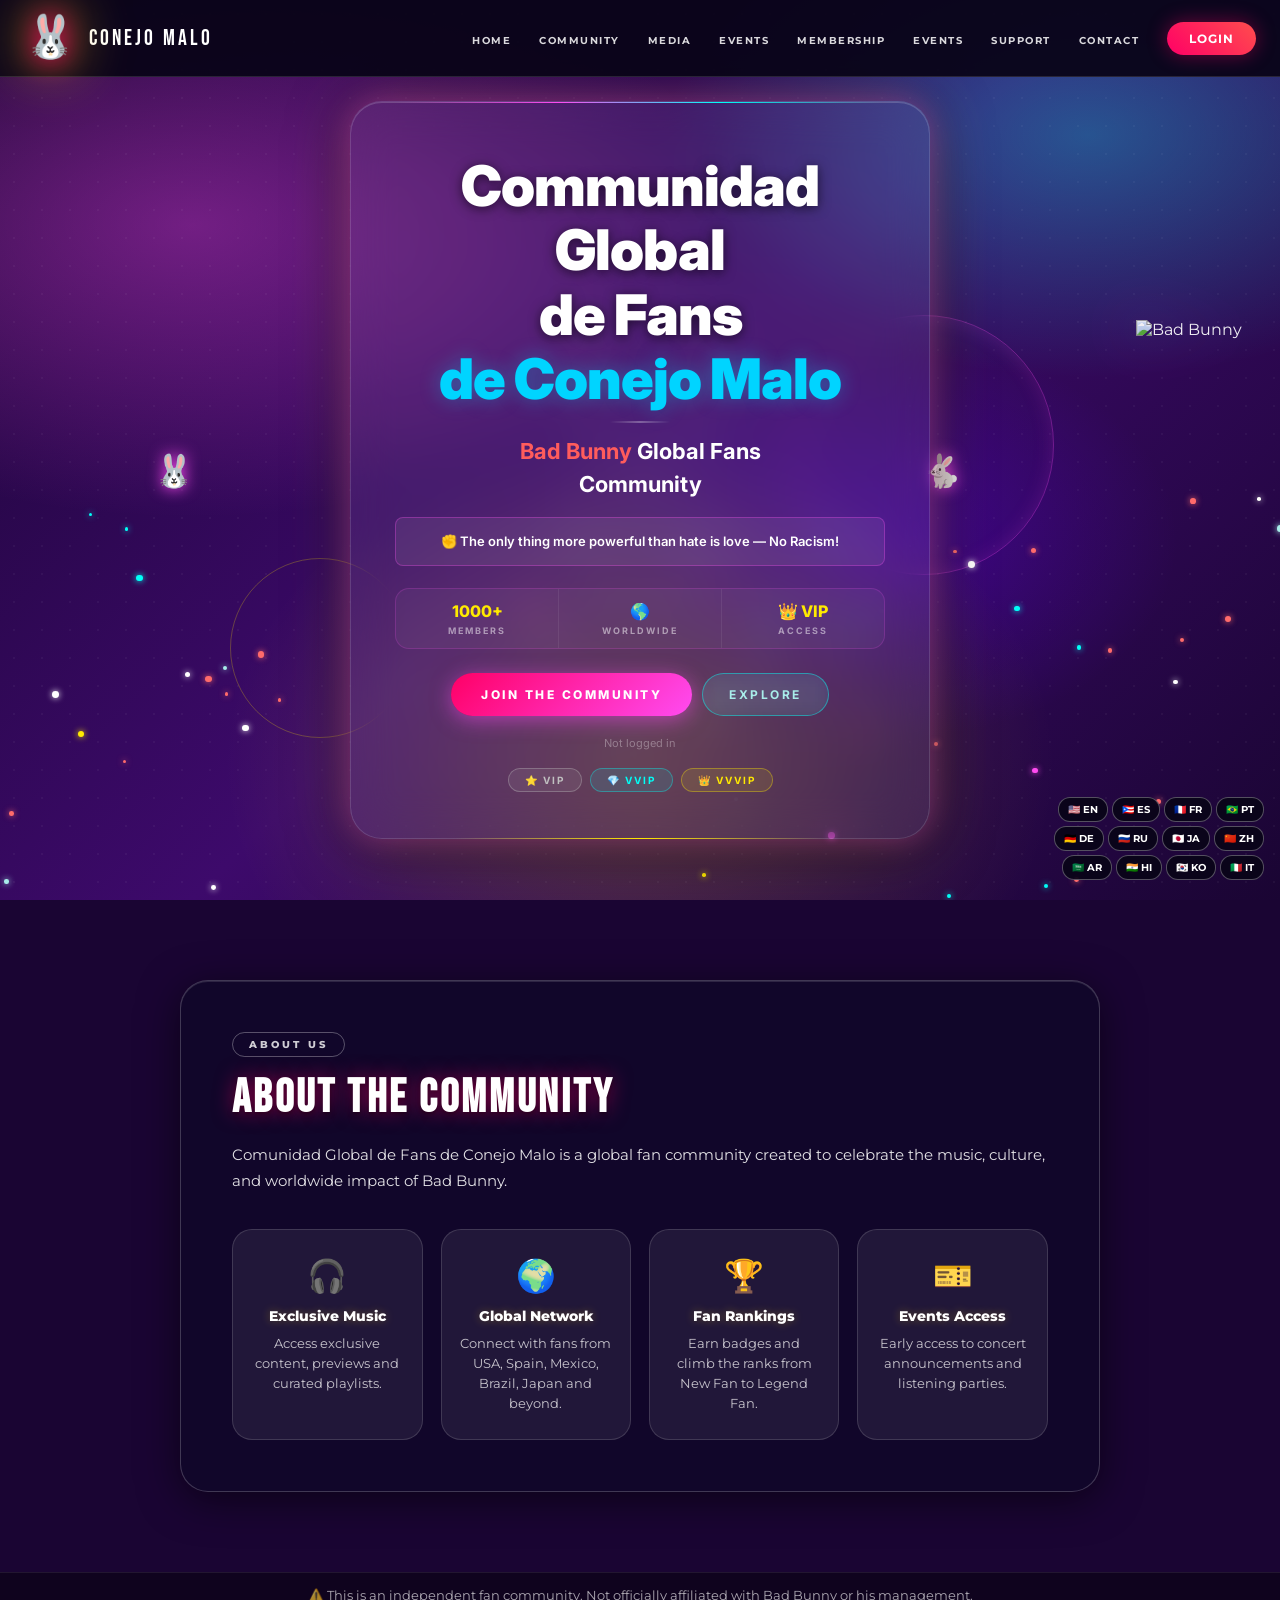
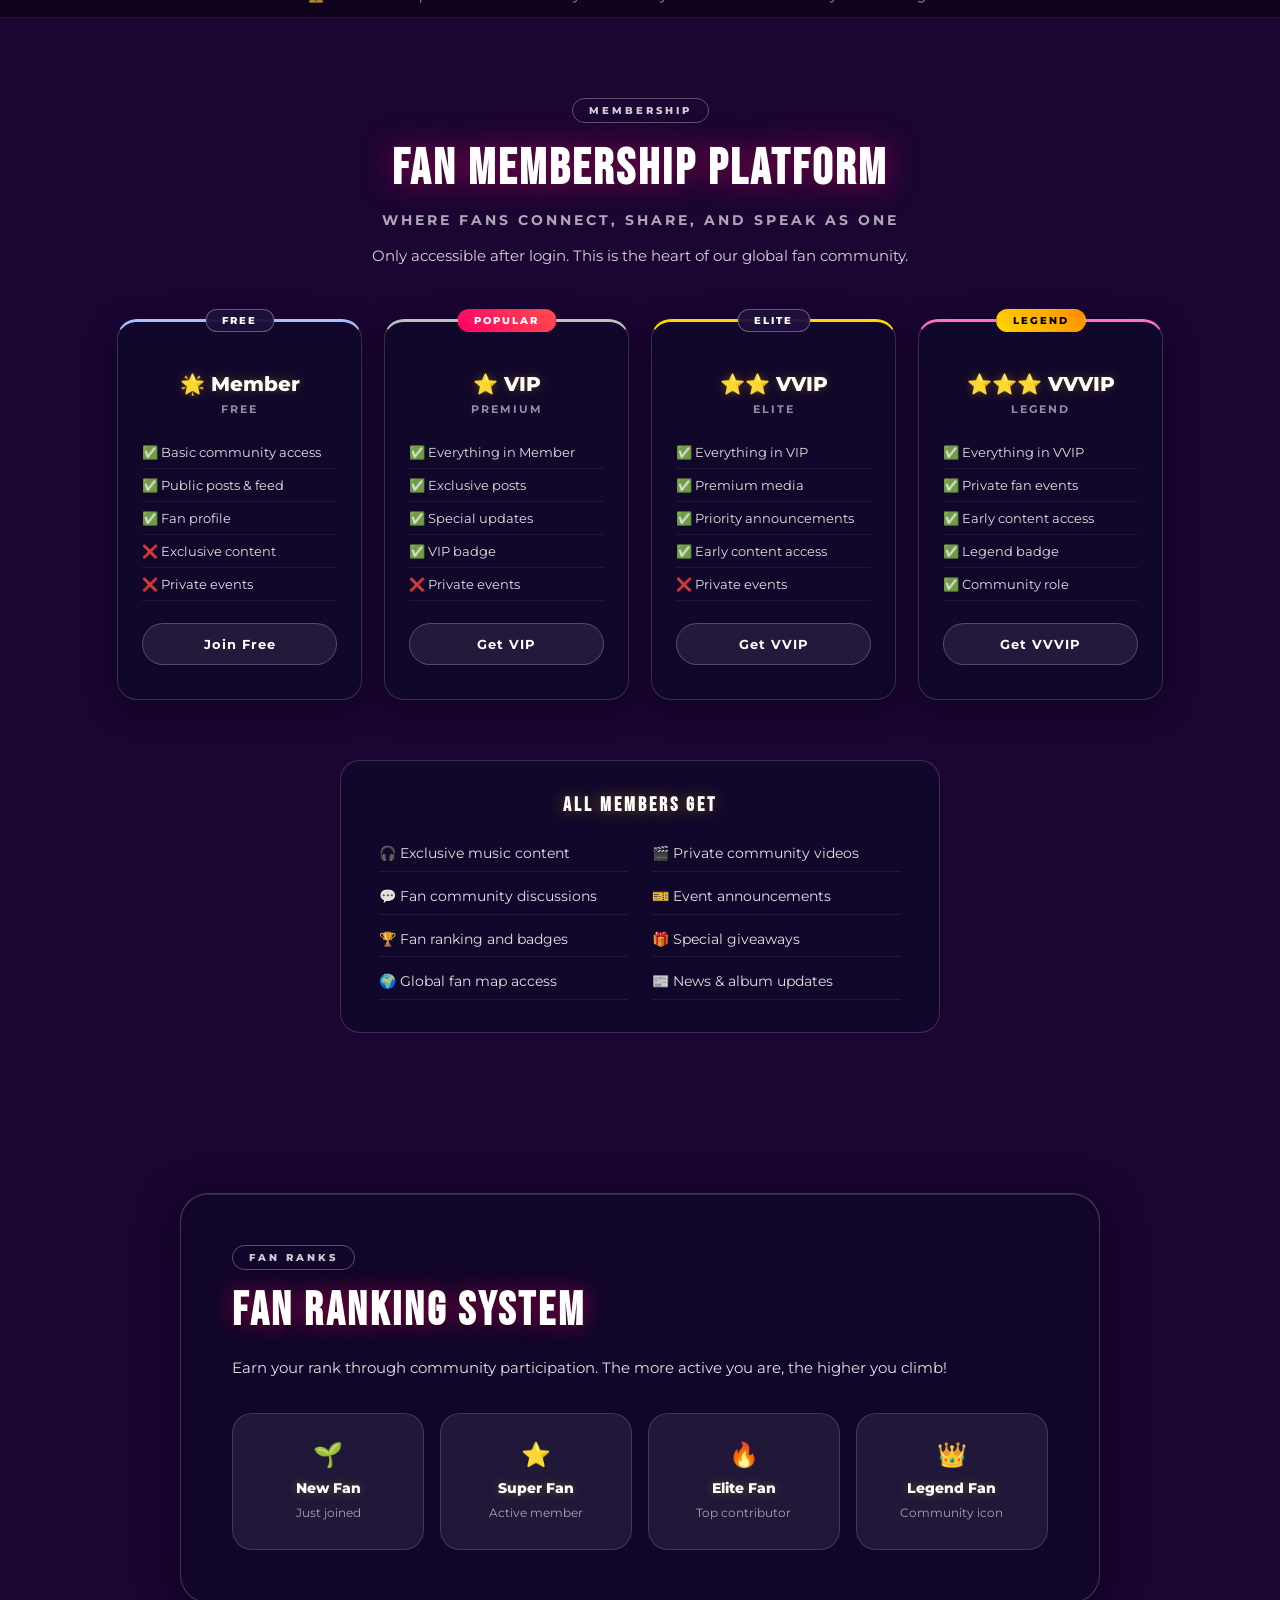
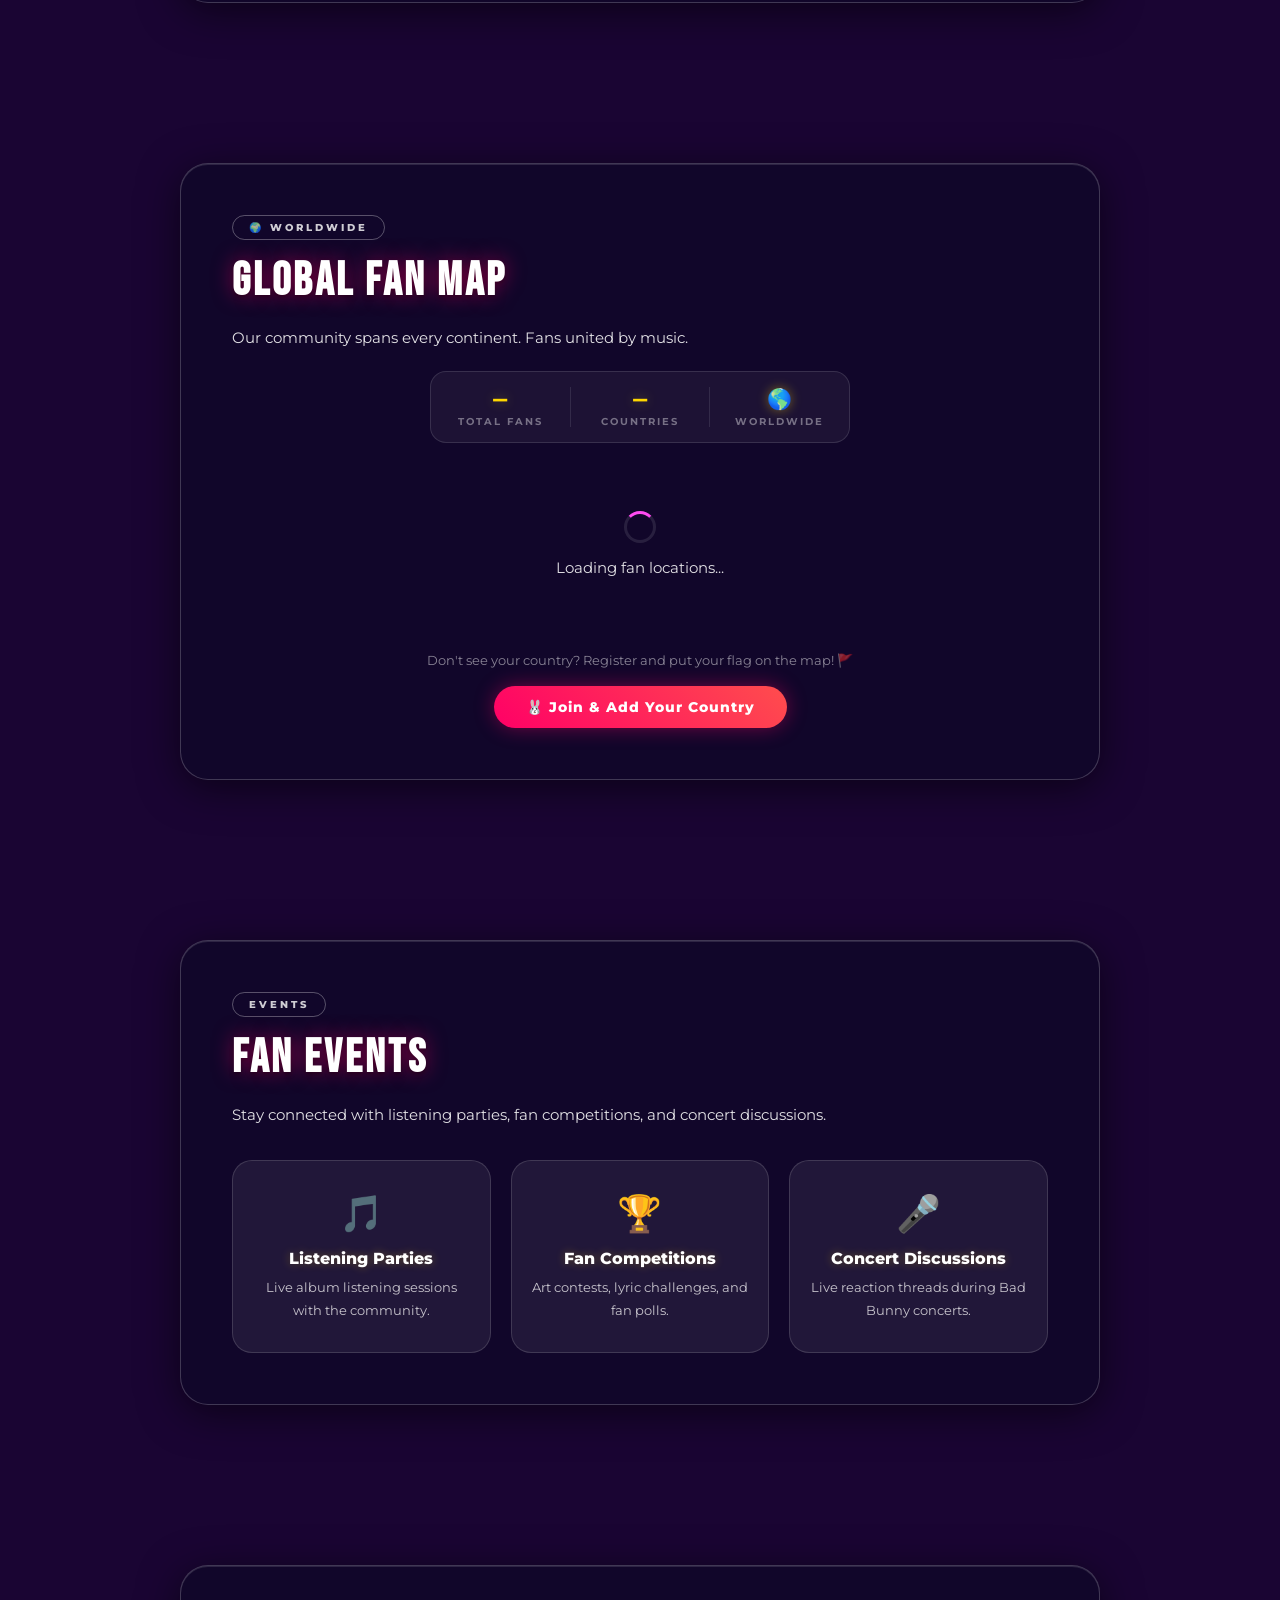
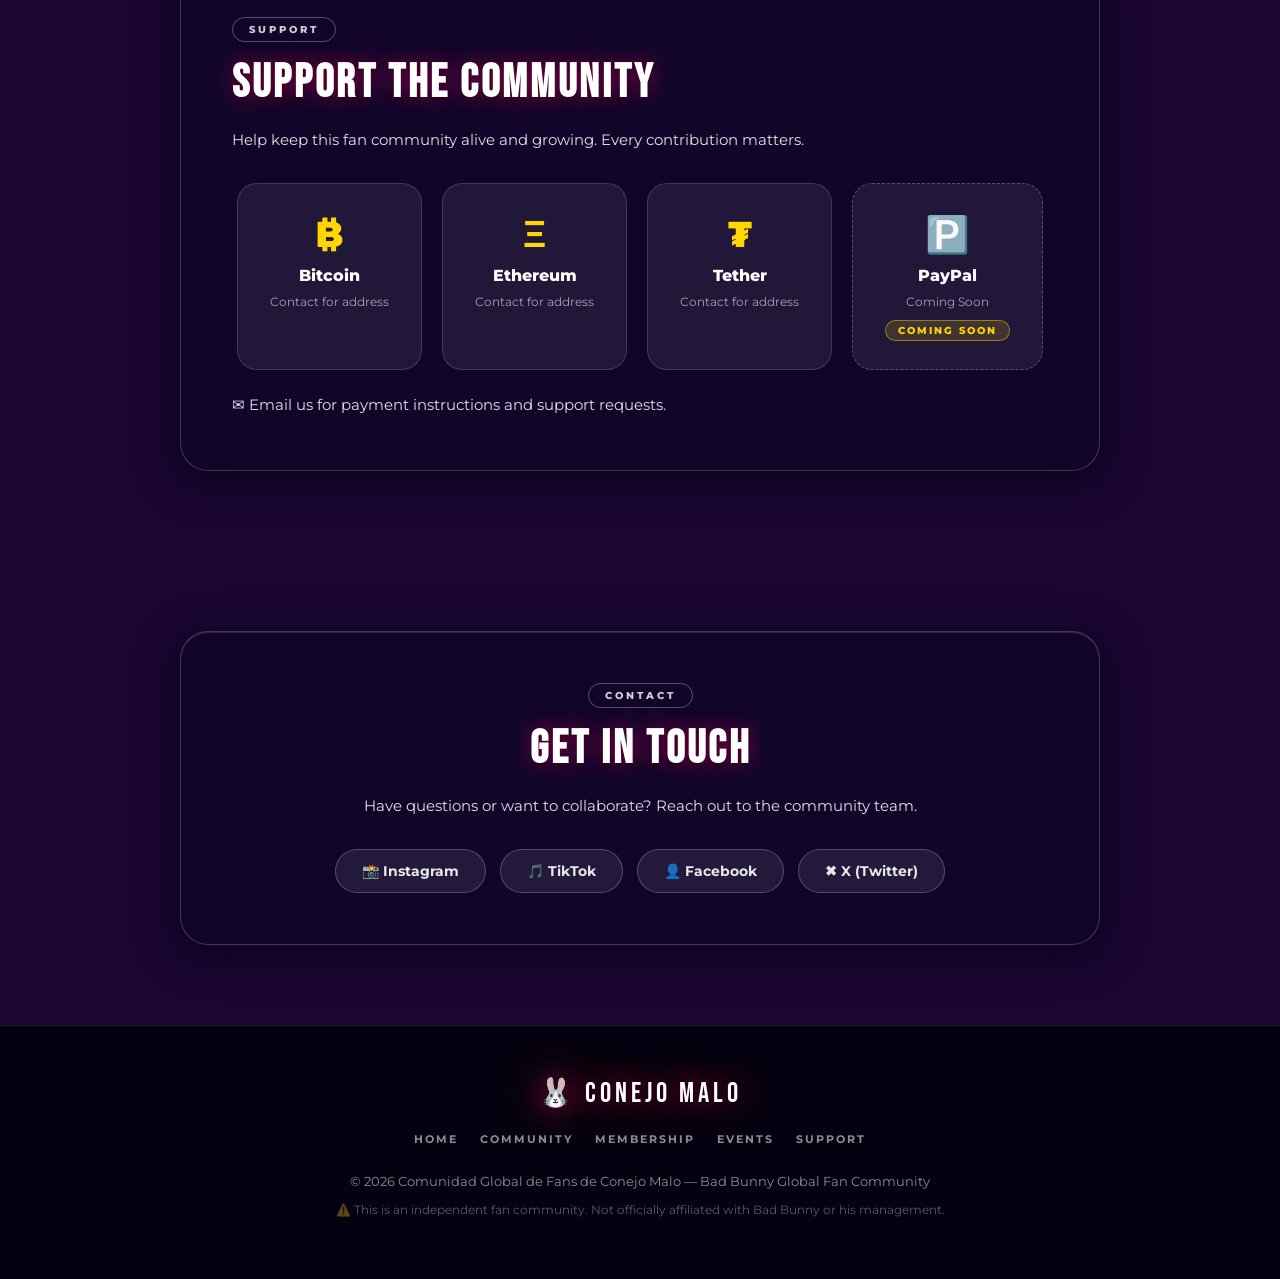
==== index.html @ 83550c9f "Update index.html" ====
<!DOCTYPE html>
<html lang="en">

<head>
  <meta charset="UTF-8" />
  <meta name="viewport" content="width=device-width, initial-scale=1.0" />
  <meta name="description" content="Comunidad Global de Fans de Conejo Malo — Bad Bunny Global Fan Community" />
  <title>Comunidad Global de Fans de Conejo Malo</title>
  <link rel="manifest" href="manifest.json" />
  <meta name="theme-color" content="#1a0533" />
  <meta name="apple-mobile-web-app-capable" content="yes" />
  <meta name="apple-mobile-web-app-status-bar-style" content="black-translucent" />
  <meta name="apple-mobile-web-app-title" content="Conejo Malo" />
  <link rel="stylesheet" href="style.css" />

  <!-- PREMIUM FONTS -->
  <link rel="preconnect" href="https://fonts.googleapis.com" crossorigin />
  <link rel="preconnect" href="https://fonts.gstatic.com" crossorigin />
  <link href="https://fonts.googleapis.com/css2?family=Bebas+Neue&family=Montserrat:wght@300;400;600;700;900&family=Poppins:wght@400;600;800;900&family=Raleway:wght@400;700;900&family=Lora:wght@400;700&family=Orbitron:wght@400;500;700&family=DM+Sans:wght@400;700;900&family=Inter:wght@400;700;800;900&display=block" rel="stylesheet" />

  <style>

    /* ============================================================
       BASE — dark background guaranteed before style.css loads
    ============================================================ */
    html, body {
      background: #1a0533 !important;
      color: #fff;
      margin: 0; padding: 0;
      overflow-x: hidden;
    }

    /* ============================================================
       FOUT FIX — hide hero text until fonts ready, then fade in
    ============================================================ */
    .hg-pre-title, .hg-main-title, .hg-artist, .hg-sub {
      opacity: 0;
      transition: opacity 0.40s ease;
    }
    .fonts-loaded .hg-pre-title,
    .fonts-loaded .hg-main-title,
    .fonts-loaded .hg-artist,
    .fonts-loaded .hg-sub { opacity: 1; }

    /* ============================================================
       FONT SCOPING — hero card only. style.css handles everything else.
    ============================================================ */
    .hg-pre-title, .hg-main-title, .hg-artist, .hg-sub,
    .hg-love-banner, .hg-stat-val, .hg-stat-label,
    .hg-tier-badge, .hg-btn-primary, .hg-btn-secondary,
    .hg-status-text, .hg-logout-btn {
      font-family: 'Inter', 'DM Sans', sans-serif !important;
    }

    /* ============================================================
       HERO SECTION
    ============================================================ */
    .hero-glass-section {
      position: relative;
      width: 100%;
      min-height: 100vh;
      display: flex;
      align-items: center;
      justify-content: center;
      overflow: hidden;
      background: linear-gradient(135deg, #1a0533 0%, #3d0a6b 50%, #1a0533 100%);
      padding: 100px 20px 60px;
    }

    /* Neon radial glows */
    .hero-glass-section::before {
      content: '';
      position: absolute; inset: 0;
      background:
        radial-gradient(ellipse 65% 50% at 15% 25%, rgba(255,75,241,0.35) 0%, transparent 65%),
        radial-gradient(ellipse 55% 45% at 85% 15%, rgba(0,255,247,0.30) 0%, transparent 60%),
        radial-gradient(ellipse 50% 55% at 50% 85%, rgba(255,234,0,0.20) 0%, transparent 65%),
        radial-gradient(ellipse 40% 40% at 70% 60%, rgba(100,0,255,0.30) 0%, transparent 55%);
      z-index: 0; pointer-events: none;
    }

    /* Dot texture */
    .hero-glass-section::after {
      content: '';
      position: absolute; inset: 0;
      background-image: radial-gradient(rgba(255,255,255,0.04) 1px, transparent 1px);
      background-size: 28px 28px;
      z-index: 0; pointer-events: none;
    }

    /* ── Animated neon horizontal streaks ── */
    .hg-streak-1 {
      position: absolute;
      width: 400px; height: 3px;
      top: 22%; left: -420px;
      background: linear-gradient(90deg, transparent, #ff4bf1, #00fff7, transparent);
      z-index: 1; border-radius: 999px;
      filter: blur(1.5px);
      pointer-events: none;
      animation: streakMove 8s linear infinite;
    }
    .hg-streak-2 {
      position: absolute;
      width: 300px; height: 3px;
      top: 65%; left: -320px;
      background: linear-gradient(90deg, transparent, #ffea00, #ff4bf1, transparent);
      z-index: 1; border-radius: 999px;
      filter: blur(1.5px);
      pointer-events: none;
      animation: streakMove 11s linear infinite 2s;
    }
    @keyframes streakMove {
      0%   { left: -450px; opacity: 0; }
      10%  { opacity: 1; }
      90%  { opacity: 1; }
      100% { left: 110vw; opacity: 0; }
    }

    /* ── Decorative spinning rings ── */
    .hg-ring-1 {
      position: absolute;
      width: 260px; height: 260px;
      top: 35%; left: 62%;
      border-radius: 50%;
      border: 1.5px solid rgba(255,75,241,0.30);
      box-shadow: 0 0 20px rgba(255,75,241,0.15) inset;
      z-index: 1; pointer-events: none;
      animation: ringPulse 6s ease-in-out infinite;
    }
    .hg-ring-2 {
      position: absolute;
      width: 180px; height: 180px;
      top: 62%; left: 18%;
      border-radius: 50%;
      border: 1.5px solid rgba(255,234,0,0.25);
      z-index: 1; pointer-events: none;
      animation: ringPulse 8s ease-in-out infinite 1.5s;
    }
    @keyframes ringPulse {
      0%, 100% { opacity: 0.4; transform: scale(1); }
      50%       { opacity: 0.9; transform: scale(1.06); }
    }

    /* ── Bunny watermark ── */
    .hg-bunny-mark {
      position: absolute;
      font-size: 280px; opacity: 0.03;
      top: 50%; left: 50%;
      transform: translate(-50%,-50%);
      z-index: 1; user-select: none;
      filter: blur(2px); pointer-events: none;
    }

    /* ── Bad Bunny photo ── */
    .hg-photo-wrap {
      position: absolute;
      right: 3%; bottom: 0;
      z-index: 2; pointer-events: none;
    }
    .hg-photo {
      height: min(80vh, 580px);
      width: auto; object-fit: contain; display: block;
      filter: drop-shadow(-6px 0 30px rgba(255,75,241,0.45));
      opacity: 0.93;
    }

    /* ── Floating neon particles ── */
    .hg-particle {
      position: absolute;
      border-radius: 50%;
      pointer-events: none;
      z-index: 2;
      animation: hgParticleRise linear infinite;
    }
    @keyframes hgParticleRise {
      0%   { transform: translateY(0) translateX(0) scale(0.5); opacity: 0.3; }
      50%  { opacity: 0.8; }
      100% { transform: translateY(-110vh) translateX(60px) scale(1.1); opacity: 0; }
    }

    /* ── Floating bunnies 🐰🐇 ── */
    .neon-bunny {
      position: absolute;
      font-size: 2rem;
      user-select: none; pointer-events: none;
      z-index: 3;
      animation: floatBunny linear infinite;
      filter: drop-shadow(0 0 8px #ff4bf1);
    }
    @keyframes floatBunny {
      0%   { transform: translateY(100vh) translateX(0) rotate(0deg); opacity: 0; }
      10%  { opacity: 1; }
      90%  { opacity: 0.9; }
      100% { transform: translateY(-15vh) translateX(40px) rotate(20deg); opacity: 0; }
    }

    /* ── Bunny neon trails ── */
    .neon-trail {
      position: absolute;
      width: 5px; height: 5px;
      background: linear-gradient(45deg, #ff4bf1, #ffea00, #00fff7);
      border-radius: 50%;
      opacity: 0;
      filter: blur(3px);
      pointer-events: none; z-index: 2;
      animation: trailRise linear infinite;
    }
    @keyframes trailRise {
      0%   { transform: translateY(100vh); opacity: 0.5; }
      50%  { opacity: 0.7; }
      100% { transform: translateY(-15vh) translateX(50px); opacity: 0; }
    }

    /* ============================================================
       GLASS CARD
    ============================================================ */
    .hg-card {
      position: relative; z-index: 10;
      width: 100%; max-width: 580px;
      background: rgba(255,255,255,0.07);
      backdrop-filter: blur(22px);
      -webkit-backdrop-filter: blur(22px);
      border: 1px solid rgba(255,255,255,0.14);
      border-radius: 2rem;
      padding: 52px 44px 46px;
      text-align: center;
      box-shadow:
        0 0 30px rgba(255,75,241,0.35),
        0 0 60px rgba(255,234,0,0.15),
        0 8px 60px rgba(0,0,0,0.60),
        0 1px 0 rgba(255,255,255,0.18) inset;
    }
    /* top neon glow line */
    .hg-card::before {
      content: '';
      position: absolute;
      top: 0; left: 8%; right: 8%; height: 1px;
      background: linear-gradient(to right, transparent, #ff4bf1, #00fff7, transparent);
      border-radius: 999px;
    }
    /* bottom glow line */
    .hg-card::after {
      content: '';
      position: absolute;
      bottom: -1px; left: 18%; right: 18%; height: 1px;
      background: linear-gradient(to right, transparent, #ffea00, transparent);
      border-radius: 999px;
    }

    /* ── Floating card animation ── */
    .floating-glass { animation: heroFloat 6s ease-in-out infinite; }
    @keyframes heroFloat {
      0%   { transform: translateY(0px); }
      50%  { transform: translateY(-18px); }
      100% { transform: translateY(0px); }
    }

    /* ── Card glow text class ── */
    .hg-glow-text {
      text-shadow: 0 0 8px #ff4bf1, 0 0 16px #ff4bf1, 0 0 24px #ffea00;
    }

    /* ============================================================
       HERO TYPOGRAPHY — locked to approved Image 1
       Font: Inter 900 — bold, geometric, mixed-case, no italics
    ============================================================ */
    .hg-title-block {
      display: block;
      text-align: center;
      margin-bottom: 10px;
    }
    .hg-pre-title {
      font-family: 'Inter', 'DM Sans', sans-serif !important;
      font-size: clamp(28px, 7vw, 56px);
      font-weight: 900;
      letter-spacing: -1px;
      line-height: 1.15;
      text-transform: none;
      color: #ffffff;
      text-shadow: 0 2px 12px rgba(0,0,0,0.6);
      display: block;
      opacity: 0;
      transition: opacity 0.40s ease;
    }
    .fonts-loaded .hg-pre-title { opacity: 1; }

    /* "de Conejo Malo" — inline inside hg-pre-title, cyan only */
    .hg-main-title {
      font-family: 'Inter', 'DM Sans', sans-serif !important;
      font-size: clamp(28px, 7vw, 56px);
      font-weight: 900;
      letter-spacing: -1px;
      line-height: 1.15;
      text-transform: none;
      color: #00d4ff;
      background: none;
      -webkit-background-clip: unset;
      background-clip: unset;
      -webkit-text-fill-color: #00d4ff;
      filter: none;
      text-shadow: 0 0 20px rgba(0,212,255,0.35);
      display: block;
      opacity: 1; /* inherits from parent hg-pre-title fade */
    }

    .hg-divider {
      width: 60px; height: 2px;
      background: linear-gradient(to right, transparent, rgba(255,255,255,0.30), transparent);
      margin: 8px auto 12px;
      border-radius: 999px;
    }

    /* "Bad Bunny Global Fans Community" row */
    .hg-artist-sub-row {
      display: block;
      text-align: center;
      margin-bottom: 16px;
      line-height: 1.5;
    }
    .hg-artist {
      font-family: 'Inter', 'DM Sans', sans-serif !important;
      font-size: clamp(14px, 2.8vw, 22px);
      font-weight: 700;
      font-style: normal !important;
      letter-spacing: 0;
      text-transform: none;
      color: #ff5c5c;
      text-shadow: none;
      display: inline;
      opacity: 0;
      transition: opacity 0.40s ease;
    }
    .fonts-loaded .hg-artist { opacity: 1; }

    .hg-sub {
      font-family: 'Inter', 'DM Sans', sans-serif !important;
      font-size: clamp(14px, 2.8vw, 22px);
      font-weight: 700;
      font-style: normal;
      letter-spacing: 0;
      text-transform: none;
      color: #ffffff;
      text-shadow: none;
      display: inline;
      opacity: 0;
      transition: opacity 0.40s ease;
    }
    .fonts-loaded .hg-sub { opacity: 1; }

    /* ── Love banner ── */
    .hg-love-banner {
      font-family: 'Inter', 'DM Sans', sans-serif !important;
      font-size: 13px;
      font-weight: 600;
      letter-spacing: 0;
      color: #ffffff;
      font-style: normal;
      text-shadow: none;
      background: rgba(255,255,255,0.07);
      border: 1px solid rgba(255,75,241,0.30);
      border-radius: 8px;
      padding: 12px 16px;
      margin-bottom: 22px;
      line-height: 1.75;
    }

    /* ── Stats row ── */
    .hg-stats {
      display: flex; justify-content: center;
      border: 1px solid rgba(255,75,241,0.18);
      border-radius: 14px; overflow: hidden;
      background: rgba(255,255,255,0.04);
      margin-bottom: 24px;
    }
    .hg-stat {
      flex: 1; padding: 12px 10px;
      border-right: 1px solid rgba(255,255,255,0.07);
    }
    .hg-stat:last-child { border-right: none; }
    .hg-stat-val {
      font-family: 'Inter', 'DM Sans', sans-serif !important;
      display: block;
      font-size: 16px;
      letter-spacing: 0;
      color: #ffea00;
      font-weight: 800;
      text-shadow: none;
      -webkit-font-smoothing: antialiased;
    }
    .hg-stat-label {
      font-family: 'Inter', 'DM Sans', sans-serif !important;
      display: block;
      font-size: 9px; font-weight: 700;
      letter-spacing: 2px; text-transform: uppercase;
      color: rgba(255,255,255,0.50); margin-top: 4px;
      text-shadow: none;
      -webkit-font-smoothing: antialiased;
    }

    /* ── CTA buttons ── */
    .hg-btn-row {
      display: flex; gap: 10px;
      justify-content: center; flex-wrap: wrap;
      margin-bottom: 20px;
    }
    .hg-btn-primary {
      font-weight: 800; font-size: 12px;
      letter-spacing: 2.5px; text-transform: uppercase;
      padding: 14px 30px; border-radius: 999px; border: none;
      cursor: pointer;
      background: linear-gradient(135deg, #ff0066, #ff4bf1);
      color: white;
      box-shadow: 0 4px 20px rgba(255,75,241,0.50);
      transition: transform 0.25s ease, box-shadow 0.25s ease;
    }
    .hg-btn-primary:hover { transform: scale(1.07); box-shadow: 0 6px 28px rgba(255,75,241,0.70); }
    .hg-btn-secondary {
      font-weight: 700; font-size: 12px;
      letter-spacing: 2.5px; text-transform: uppercase;
      padding: 13px 26px; border-radius: 999px;
      border: 1px solid rgba(0,255,247,0.45);
      cursor: pointer;
      background: rgba(0,255,247,0.07);
      backdrop-filter: blur(8px);
      color: #a8edea;
      transition: transform 0.25s ease, background 0.25s ease;
    }
    .hg-btn-secondary:hover { transform: scale(1.07); background: rgba(0,255,247,0.16); }

    /* ── Status & logout ── */
    .hg-status-text {
      font-size: 11px; color: rgba(255,255,255,0.32);
      margin-top: 6px; margin-bottom: 0;
    }
    .hg-logout-btn {
      display: none; margin-top: 10px;
      background: rgba(255,0,102,0.15);
      border: 1px solid rgba(255,0,102,0.40);
      color: #ff6699; font-size: 12px; font-weight: 700;
      padding: 7px 20px; border-radius: 999px; cursor: pointer;
    }

    /* ── Tier badges ── */
    .hg-tier-row {
      display: flex; justify-content: center;
      gap: 8px; flex-wrap: wrap; margin-top: 18px;
    }
    .hg-tier-badge {
      font-size: 10px; font-weight: 700;
      letter-spacing: 2px; padding: 5px 16px; border-radius: 999px;
      transition: transform 0.2s ease, box-shadow 0.2s ease; cursor: pointer;
    }
    .hg-tier-badge.vip   { background: rgba(192,192,192,0.10); border: 1px solid rgba(192,192,192,0.35); color: #c0c0c0; }
    .hg-tier-badge.vvip  { background: rgba(0,255,247,0.10);   border: 1px solid rgba(0,255,247,0.35);   color: #00fff7; }
    .hg-tier-badge.vvvip { background: rgba(255,234,0,0.10);   border: 1px solid rgba(255,234,0,0.35);   color: #ffea00; }
    .hg-tier-badge:hover { transform: scale(1.12); }
    .hg-tier-badge.vip:hover   { box-shadow: 0 0 14px rgba(192,192,192,0.40); }
    .hg-tier-badge.vvip:hover  { box-shadow: 0 0 14px rgba(0,255,247,0.50); }
    .hg-tier-badge.vvvip:hover { box-shadow: 0 0 16px rgba(255,234,0,0.55); }

    /* ============================================================
       MODAL FIX
    ============================================================ */
    .modal { z-index: 99999 !important; }
    .modalBox {
      position: relative; z-index: 100000 !important;
      background: rgba(26,5,51,0.98) !important;
      backdrop-filter: none !important;
      -webkit-backdrop-filter: none !important;
    }
    .modalBox input, .modalBox label,
    .modalBox button, .modalBox h3, .modalBox p { position: relative; z-index: 1; }
    .input-group { position: relative; z-index: 1; }
    .input-group input {
      position: relative; z-index: 2;
      background: rgba(255,255,255,0.09) !important;
      border: 1px solid rgba(255,75,241,0.30) !important;
      color: white !important; pointer-events: all !important;
    }
    .input-group input:focus {
      outline: none !important;
      border-color: rgba(0,255,247,0.60) !important;
      background: rgba(255,255,255,0.13) !important;
    }

    /* ============================================================
       RESPONSIVE
    ============================================================ */
    @media (max-width: 900px) {
      .hg-photo-wrap { display: none; }
      .hg-ring-1, .hg-ring-2 { display: none; }
    }
    @media (max-width: 600px) {
      .hg-card { padding: 36px 20px 34px; border-radius: 20px; }
      .hg-stats { flex-wrap: wrap; }
      .hg-stat  { min-width: 33%; }
    }

    /* ══════════════════════════════════════
       PHASE 5 — GLOBAL FAN MAP
    ══════════════════════════════════════ */
    .map-totals-strip {
      display: flex; align-items: center; justify-content: center;
      gap: 0; margin: 20px auto 28px;
      background: rgba(255,255,255,0.05);
      border: 1px solid rgba(255,255,255,0.12);
      border-radius: 16px; overflow: hidden;
      max-width: 420px;
    }
    .map-total-item {
      flex: 1; padding: 14px 10px; text-align: center;
    }
    .map-total-divider {
      width: 1px; height: 40px;
      background: rgba(255,255,255,0.10);
    }
    .map-total-num {
      display: block;
      font-family: 'Orbitron', sans-serif;
      font-size: 20px; font-weight: 700;
      color: #ffd700;
      text-shadow: 0 0 12px rgba(255,215,0,0.40);
      margin-bottom: 4px;
    }
    .map-total-label {
      display: block;
      font-size: 10px; font-weight: 700;
      letter-spacing: 2px; text-transform: uppercase;
      color: rgba(255,255,255,0.40);
    }

    /* Country cards grid */
    .fan-map-grid {
      display: grid;
      grid-template-columns: repeat(auto-fill, minmax(140px, 1fr));
      gap: 12px;
      margin-bottom: 10px;
    }
    .fan-country-card {
      background: rgba(10,4,30,0.80);
      border: 1px solid rgba(255,255,255,0.10);
      border-radius: 16px;
      padding: 16px 12px 14px;
      text-align: center;
      transition: all 0.3s;
      position: relative;
      overflow: hidden;
      animation: fadeInUp 0.5s ease both;
    }
    .fan-country-card::before {
      content: '';
      position: absolute; inset: 0;
      background: linear-gradient(135deg, rgba(255,75,241,0.08), transparent);
      opacity: 0; transition: opacity 0.3s;
    }
    .fan-country-card:hover { border-color: rgba(255,75,241,0.40); transform: translateY(-3px); box-shadow: 0 8px 28px rgba(0,0,0,0.45); }
    .fan-country-card:hover::before { opacity: 1; }
    .fan-country-flag { font-size: 32px; margin-bottom: 8px; display: block; line-height: 1; }
    .fan-country-name { font-size: 12px; font-weight: 800; color: #fff; margin-bottom: 6px; letter-spacing: 0.5px; }
    .fan-country-count {
      display: inline-block;
      background: rgba(255,215,0,0.15);
      border: 1px solid rgba(255,215,0,0.35);
      border-radius: 999px;
      padding: 2px 10px;
      font-size: 11px; font-weight: 700;
      color: #ffd700;
    }
    .fan-country-bar {
      height: 3px; border-radius: 999px;
      background: rgba(255,255,255,0.08);
      margin-top: 8px; overflow: hidden;
    }
    .fan-country-bar-fill {
      height: 100%; border-radius: 999px;
      background: linear-gradient(to right, #ff4bf1, #ffd700);
      transition: width 1s ease;
    }
    /* top country gets gold border */
    .fan-country-card.top-country {
      border-color: rgba(255,215,0,0.45);
      box-shadow: 0 0 20px rgba(255,215,0,0.15);
    }
    .fan-country-card.top-country .fan-country-count {
      background: rgba(255,215,0,0.25);
      border-color: #ffd700;
    }
    .top-badge {
      position: absolute; top: 8px; right: 8px;
      font-size: 14px;
    }

    /* map loading */
    .map-loading { text-align: center; padding: 40px; color: rgba(255,255,255,0.40); grid-column: 1/-1; }
    .map-spinner { width: 32px; height: 32px; border: 3px solid rgba(255,255,255,0.10); border-top-color: #ff4bf1; border-radius: 50%; animation: spin 0.8s linear infinite; margin: 0 auto 12px; }
    @keyframes spin { to { transform: rotate(360deg); } }
    @keyframes fadeInUp { from{opacity:0;transform:translateY(12px);} to{opacity:1;transform:translateY(0);} }

    @media(max-width:600px){
      .fan-map-grid { grid-template-columns: repeat(auto-fill, minmax(110px, 1fr)); gap: 8px; }
      .map-totals-strip { max-width: 100%; }
    }

  </style>
</head>

<body>

  <!-- Font load detector -->
  <script>
    document.fonts.ready.then(function () {
      document.documentElement.classList.add('fonts-loaded');
    });
    setTimeout(function () {
      document.documentElement.classList.add('fonts-loaded');
    }, 1200);
  </script>

  <!-- BACKGROUND ORBS -->
  <div class="bg-orbs">
    <div class="orb orb-1"></div>
    <div class="orb orb-2"></div>
    <div class="orb orb-3"></div>
  </div>

  <!-- LANGUAGE SWITCH -->
  <div class="langSwitch">
    <button onclick="setLanguage('en')">🇺🇸 EN</button>
    <button onclick="setLanguage('es')">🇵🇷 ES</button>
    <button onclick="setLanguage('fr')">🇫🇷 FR</button>
    <button onclick="setLanguage('pt')">🇧🇷 PT</button>
    <button onclick="setLanguage('de')">🇩🇪 DE</button>
    <button onclick="setLanguage('ru')">🇷🇺 RU</button>
    <button onclick="setLanguage('ja')">🇯🇵 JA</button>
    <button onclick="setLanguage('zh')">🇨🇳 ZH</button>
    <button onclick="setLanguage('ar')">🇸🇦 AR</button>
    <button onclick="setLanguage('hi')">🇮🇳 HI</button>
    <button onclick="setLanguage('ko')">🇰🇷 KO</button>
    <button onclick="setLanguage('it')">🇮🇹 IT</button>
  </div>

  <!-- NAVBAR -->
  <nav class="navbar">
    <div class="nav-logo">
      <span class="rabbit-emblem">🐰</span> CONEJO MALO
    </div>
    <ul class="nav-links">
      <li><a href="#home"       data-lang="navHome">HOME</a></li>
      <li><a href="#community"  data-lang="navCommunity">COMMUNITY</a></li>
      <li><a href="media.html">MEDIA</a></li>
      <li><a href="events.html">EVENTS</a></li>
      <li><a href="#membership" data-lang="navMembership">MEMBERSHIP</a></li>
      <li><a href="#events"     data-lang="navEvents">EVENTS</a></li>
      <li><a href="#support"    data-lang="navSupport">SUPPORT</a></li>
      <li><a href="#contact"    data-lang="navContact">CONTACT</a></li>
    </ul>
    <button class="nav-login-btn" onclick="openModal()" data-lang="loginBtn">LOGIN</button>
    <button class="hamburger" onclick="toggleMenu()">☰</button>
  </nav>

  <!-- HERO -->
  <section class="hero-glass-section" id="home">

    <!-- Animated streaks & rings -->
    <div class="hg-streak-1"></div>
    <div class="hg-streak-2"></div>
    <div class="hg-ring-1"></div>
    <div class="hg-ring-2"></div>
    <div class="hg-bunny-mark">🐰</div>

    <!-- Floating bunnies with neon trails -->
    <div class="neon-bunny" style="left:12%; animation-duration:16s; animation-delay:0s;">🐰</div>
    <div class="neon-bunny" style="left:72%; animation-duration:19s; animation-delay:4s;">🐇</div>
    <div class="neon-trail" style="left:13%; animation-duration:16s; animation-delay:0.3s;"></div>
    <div class="neon-trail" style="left:73%; animation-duration:19s; animation-delay:4.3s;"></div>

    <!-- Bad Bunny photo -->
    <div class="hg-photo-wrap">
      <img src="images/Compress_20260309_175859_9892.jpg" class="hg-photo" alt="Bad Bunny" />
    </div>

    <!-- GLASS CARD -->
    <div class="hg-card floating-glass">

      <div class="hg-title-block">
        <span class="hg-pre-title">Communidad Global<br>de Fans<br><span class="hg-main-title">de Conejo Malo</span></span>
      </div>
      <div class="hg-divider"></div>
      <div class="hg-artist-sub-row">
        <span class="hg-artist">Bad Bunny </span><span class="hg-sub">Global Fans<br>Community</span>
      </div>

      <div class="hg-love-banner">
        ✊ The only thing more powerful than hate is love — No Racism!
      </div>

      <div class="hg-stats">
        <div class="hg-stat">
          <span class="hg-stat-val">1000+</span>
          <span class="hg-stat-label">Members</span>
        </div>
        <div class="hg-stat">
          <span class="hg-stat-val">🌎</span>
          <span class="hg-stat-label">Worldwide</span>
        </div>
        <div class="hg-stat">
          <span class="hg-stat-val">👑 VIP</span>
          <span class="hg-stat-label">Access</span>
        </div>
      </div>

      <div class="hg-btn-row">
        <button class="hg-btn-primary" onclick="openModal()" data-lang="joinBtn">Join the Community</button>
        <button class="hg-btn-secondary"
          onclick="document.getElementById('community').scrollIntoView({behavior:'smooth'})"
          data-lang="exploreBtn">Explore</button>
      </div>

      <p id="status" class="hg-status-text">Not logged in</p>
      <button id="logoutBtn" class="hg-logout-btn" onclick="logout()" data-lang="logoutBtn">Logout</button>

      <div class="hg-tier-row">
        <span class="hg-tier-badge vip">⭐ VIP</span>
        <span class="hg-tier-badge vvip">💎 VVIP</span>
        <span class="hg-tier-badge vvvip">👑 VVVIP</span>
      </div>

    </div>
  </section>

  <!-- COMMUNITY -->
  <section class="section" id="community">
    <div class="glass section-glass">
      <div class="section-tag" data-lang="aboutTag">ABOUT US</div>
      <h2 data-lang="aboutTitle">About the Community</h2>
      <p data-lang="aboutText">Comunidad Global de Fans de Conejo Malo is a global fan community created to celebrate the music, culture, and worldwide impact of Bad Bunny. We bring together fans from every corner of the planet.</p>
      <div class="about-grid">
        <div class="about-card reveal">
          <span class="about-icon">🎧</span>
          <h4 data-lang="aboutF1">Exclusive Music</h4>
          <p data-lang="aboutF1D">Access exclusive content, previews and curated playlists.</p>
        </div>
        <div class="about-card reveal">
          <span class="about-icon">🌍</span>
          <h4 data-lang="aboutF2">Global Network</h4>
          <p data-lang="aboutF2D">Connect with fans from USA, Spain, Mexico, Brazil, Japan and beyond.</p>
        </div>
        <div class="about-card reveal">
          <span class="about-icon">🏆</span>
          <h4 data-lang="aboutF3">Fan Rankings</h4>
          <p data-lang="aboutF3D">Earn badges and climb the ranks from New Fan to Legend Fan.</p>
        </div>
        <div class="about-card reveal">
          <span class="about-icon">🎫</span>
          <h4 data-lang="aboutF4">Events Access</h4>
          <p data-lang="aboutF4D">Early access to concert announcements and listening parties.</p>
        </div>
      </div>
    </div>
  </section>

  <!-- DISCLAIMER -->
  <div class="disclaimer-bar">
    <p data-lang="disclaimer">⚠️ This is an independent fan community. Not officially affiliated with Bad Bunny or his management.</p>
  </div>

  <!-- MEMBERSHIP -->
  <section class="vip-section" id="membership">
    <div class="section-tag" data-lang="memberTag">MEMBERSHIP</div>
    <h2 data-lang="memberTitle">Fan Membership Platform</h2>
    <h3 class="vip-subtitle" data-lang="memberSubtitle">WHERE FANS CONNECT, SHARE, AND SPEAK AS ONE</h3>
    <p class="vip-description" data-lang="memberDesc">Only accessible after login. This is the heart of our global fan community.</p>
    <div class="vip-levels">
      <div class="vip-card member-tier reveal">
        <div class="tier-badge">FREE</div>
        <h4>🌟 Member</h4>
        <p class="tier-price" data-lang="tierFree">Free</p>
        <ul class="tier-features">
          <li>✅ Basic community access</li>
          <li>✅ Public posts &amp; feed</li>
          <li>✅ Fan profile</li>
          <li>❌ Exclusive content</li>
          <li>❌ Private events</li>
        </ul>
        <button class="button tier-btn" onclick="openModal()">Join Free</button>
      </div>
      <div class="vip-card vip-tier reveal">
        <div class="tier-badge popular-badge">POPULAR</div>
        <h4>⭐ VIP</h4>
        <p class="tier-price">Premium</p>
        <ul class="tier-features">
          <li>✅ Everything in Member</li>
          <li>✅ Exclusive posts</li>
          <li>✅ Special updates</li>
          <li>✅ VIP badge</li>
          <li>❌ Private events</li>
        </ul>
        <button class="button tier-btn" onclick="openModal()">Get VIP</button>
      </div>
      <div class="vip-card vvip-tier reveal">
        <div class="tier-badge">ELITE</div>
        <h4>⭐⭐ VVIP</h4>
        <p class="tier-price">Elite</p>
        <ul class="tier-features">
          <li>✅ Everything in VIP</li>
          <li>✅ Premium media</li>
          <li>✅ Priority announcements</li>
          <li>✅ Early content access</li>
          <li>❌ Private events</li>
        </ul>
        <button class="button tier-btn" onclick="openModal()">Get VVIP</button>
      </div>
      <div class="vip-card vvvip-tier reveal">
        <div class="tier-badge legend-badge">LEGEND</div>
        <h4>⭐⭐⭐ VVVIP</h4>
        <p class="tier-price">Legend</p>
        <ul class="tier-features">
          <li>✅ Everything in VVIP</li>
          <li>✅ Private fan events</li>
          <li>✅ Early content access</li>
          <li>✅ Legend badge</li>
          <li>✅ Community role</li>
        </ul>
        <button class="button tier-btn" onclick="openModal()">Get VVVIP</button>
      </div>
    </div>
    <div class="vip-features">
      <h3 data-lang="allMembersGet">All Members Get</h3>
      <ul>
        <li>🎧 Exclusive music content</li>
        <li>🎬 Private community videos</li>
        <li>💬 Fan community discussions</li>
        <li>🎫 Event announcements</li>
        <li>🏆 Fan ranking and badges</li>
        <li>🎁 Special giveaways</li>
        <li>🌍 Global fan map access</li>
        <li>📰 News &amp; album updates</li>
      </ul>
    </div>
  </section>

  <!-- FAN RANKS -->
  <section class="section" id="ranking">
    <div class="glass section-glass">
      <div class="section-tag">FAN RANKS</div>
      <h2 data-lang="rankTitle">Fan Ranking System</h2>
      <p data-lang="rankDesc">Earn your rank through community participation. The more active you are, the higher you climb!</p>
      <div class="rank-grid">
        <div class="rank-card reveal">🌱<strong>New Fan</strong><p>Just joined</p></div>
        <div class="rank-card reveal">⭐<strong>Super Fan</strong><p>Active member</p></div>
        <div class="rank-card reveal">🔥<strong>Elite Fan</strong><p>Top contributor</p></div>
        <div class="rank-card reveal">👑<strong>Legend Fan</strong><p>Community icon</p></div>
      </div>
    </div>
  </section>

  <!-- GLOBAL FAN MAP — Phase 5 — Live fan counts from Firestore -->
  <section class="section" id="map">
    <div class="glass section-glass">
      <div class="section-tag">🌍 WORLDWIDE</div>
      <h2 data-lang="mapTitle">Global Fan Map</h2>
      <p data-lang="mapDesc">Our community spans every continent. Fans united by music.</p>

      <!-- LIVE COUNTER STRIP -->
      <div class="map-totals-strip">
        <div class="map-total-item">
          <span class="map-total-num" id="mapTotalFans">—</span>
          <span class="map-total-label">Total Fans</span>
        </div>
        <div class="map-total-divider"></div>
        <div class="map-total-item">
          <span class="map-total-num" id="mapTotalCountries">—</span>
          <span class="map-total-label">Countries</span>
        </div>
        <div class="map-total-divider"></div>
        <div class="map-total-item">
          <span class="map-total-num">🌎</span>
          <span class="map-total-label">Worldwide</span>
        </div>
      </div>

      <!-- COUNTRY CARDS GRID — live counts -->
      <div class="fan-map-grid" id="fanMapGrid">
        <div class="map-loading"><div class="map-spinner"></div><p>Loading fan locations...</p></div>
      </div>

      <!-- CTA -->
      <div style="text-align:center;margin-top:28px">
        <p style="font-size:13px;color:rgba(255,255,255,0.50);margin-bottom:14px">Don't see your country? Register and put your flag on the map! 🚩</p>
        <button class="button button-primary" onclick="openModal()" style="padding:12px 32px;font-weight:800">
          🐰 Join & Add Your Country
        </button>
      </div>
    </div>
  </section>

  <!-- EVENTS -->
  <section class="section" id="events">
    <div class="glass section-glass">
      <div class="section-tag">EVENTS</div>
      <h2 data-lang="eventsTitle">Fan Events</h2>
      <p data-lang="eventsDesc">Stay connected with listening parties, fan competitions, and concert discussions.</p>
      <div class="events-grid">
        <div class="event-card reveal">
          <span class="event-icon">🎵</span>
          <h4 data-lang="event1">Listening Parties</h4>
          <p data-lang="event1D">Live album listening sessions with the community.</p>
        </div>
        <div class="event-card reveal">
          <span class="event-icon">🏆</span>
          <h4 data-lang="event2">Fan Competitions</h4>
          <p data-lang="event2D">Art contests, lyric challenges, and fan polls.</p>
        </div>
        <div class="event-card reveal">
          <span class="event-icon">🎤</span>
          <h4 data-lang="event3">Concert Discussions</h4>
          <p data-lang="event3D">Live reaction threads during Bad Bunny concerts.</p>
        </div>
      </div>
    </div>
  </section>

  <!-- SUPPORT -->
  <section class="section" id="support">
    <div class="glass section-glass">
      <div class="section-tag">SUPPORT</div>
      <h2 data-lang="supportTitle">Support the Community</h2>
      <p data-lang="supportDesc">Help keep this fan community alive and growing. Every contribution matters.</p>
      <div class="crypto-grid">
        <div class="crypto-card reveal"><span>₿</span><h4>Bitcoin</h4><p data-lang="cryptoMsg">Contact for address</p></div>
        <div class="crypto-card reveal"><span>Ξ</span><h4>Ethereum</h4><p data-lang="cryptoMsg">Contact for address</p></div>
        <div class="crypto-card reveal"><span>₮</span><h4>Tether</h4><p data-lang="cryptoMsg">Contact for address</p></div>
        <div class="crypto-card reveal paypal-card"><span>🅿️</span><h4>PayPal</h4><p>Coming Soon</p><div class="coming-soon-badge">COMING SOON</div></div>
      </div>
      <p class="email-note" data-lang="emailSupport">✉ Email us for payment instructions and support requests.</p>
    </div>
  </section>

  <!-- CONTACT -->
  <section class="section" id="contact">
    <div class="glass section-glass" style="text-align:center;">
      <div class="section-tag">CONTACT</div>
      <h2 data-lang="contactTitle">Get In Touch</h2>
      <p data-lang="contactDesc">Have questions or want to collaborate? Reach out to the community team.</p>
      <div class="social-links">
        <a class="social-btn" href="#" data-lang="socialIG">📸 Instagram</a>
        <a class="social-btn" href="#" data-lang="socialTT">🎵 TikTok</a>
        <a class="social-btn" href="#" data-lang="socialFB">👤 Facebook</a>
        <a class="social-btn" href="#" data-lang="socialX">✖ X (Twitter)</a>
      </div>
    </div>
  </section>

  <!-- FOOTER -->
  <footer>
    <div class="footer-inner">
      <div class="footer-logo">🐰 CONEJO MALO</div>
      <div class="footer-links">
        <a href="#home"       data-lang="navHome">Home</a>
        <a href="#community"  data-lang="navCommunity">Community</a>
        <a href="#membership" data-lang="navMembership">Membership</a>
        <a href="#events"     data-lang="navEvents">Events</a>
        <a href="#support"    data-lang="navSupport">Support</a>
      </div>
      <p>© 2026 Comunidad Global de Fans de Conejo Malo — Bad Bunny Global Fan Community</p>
      <p class="footer-disclaimer" data-lang="disclaimer">⚠️ Independent fan community. Not affiliated with Bad Bunny or his management.</p>
    </div>
  </footer>

  <!-- LOGIN / REGISTER MODAL -->
  <div class="modal" id="authModal">
    <div class="modalBox">
      <button class="modal-close" onclick="closeModal()">✕</button>
      <div class="modal-logo">🐰</div>
      <h3 data-lang="modalTitle">Member Login / Register</h3>
      <p class="modal-sub" data-lang="modalSub">Join the global Bad Bunny fan community</p>
      <div class="input-group">
        <label for="email" data-lang="emailLabel">Email</label>
        <input id="email" type="email" placeholder="your@email.com" autocomplete="email" />
      </div>
      <div class="input-group">
        <label for="password" data-lang="passLabel">Password</label>
        <input id="password" type="password" placeholder="••••••••" autocomplete="current-password" />
      </div>
      <div class="input-group">
        <label for="userCountry">🌍 Your Country <span style="color:rgba(255,255,255,0.40);font-weight:400">(puts your flag on the map!)</span></label>
        <select id="userCountry" style="width:100%;background:rgba(255,255,255,0.07);border:1px solid rgba(255,255,255,0.15);border-radius:12px;padding:12px 14px;color:#fff;font-family:'Montserrat',sans-serif;font-size:14px;">
          <option value="">— Select your country —</option>
          <option value="US">🇺🇸 USA</option>
          <option value="ES">🇪🇸 Spain</option>
          <option value="MX">🇲🇽 Mexico</option>
          <option value="BR">🇧🇷 Brazil</option>
          <option value="CA">🇨🇦 Canada</option>
          <option value="DE">🇩🇪 Germany</option>
          <option value="NL">🇳🇱 Netherlands</option>
          <option value="JP">🇯🇵 Japan</option>
          <option value="SA">🇸🇦 Saudi Arabia</option>
          <option value="ID">🇮🇩 Indonesia</option>
          <option value="FR">🇫🇷 France</option>
          <option value="GB">🇬🇧 UK</option>
          <option value="IT">🇮🇹 Italy</option>
          <option value="CO">🇨🇴 Colombia</option>
          <option value="PR">🇵🇷 Puerto Rico</option>
          <option value="AR">🇦🇷 Argentina</option>
          <option value="CL">🇨🇱 Chile</option>
          <option value="AU">🇦🇺 Australia</option>
          <option value="KR">🇰🇷 South Korea</option>
          <option value="NG">🇳🇬 Nigeria</option>
          <option value="ZA">🇿🇦 South Africa</option>
          <option value="IN">🇮🇳 India</option>
          <option value="PH">🇵🇭 Philippines</option>
          <option value="PT">🇵🇹 Portugal</option>
          <option value="OTHER">🌍 Other</option>
        </select>
      </div>
      <div class="modal-buttons">
        <button class="button button-primary" onclick="register()" data-lang="registerBtn">Register</button>
        <button class="button button-outline" onclick="login()" data-lang="loginModalBtn">Login</button>
      </div>
      <p class="modal-terms" data-lang="modalTerms">By joining you agree to our community guidelines.</p>
    </div>
  </div>

  <!-- SCRIPTS -->
  <script>
    // ── Neon particles + bunnies spawner ──
    (function spawnHeroElements() {
      const hero = document.querySelector('.hero-glass-section');
      if (!hero) return;

      // 60 neon colour particles
      const colours = ['#ff4bf1','#00fff7','#ffea00','#ff6b6b','#a8edea','#ffffff'];
      for (let i = 0; i < 60; i++) {
        const p = document.createElement('div');
        p.className = 'hg-particle';
        const size = 3 + Math.random() * 4;
        const col  = colours[Math.floor(Math.random() * colours.length)];
        p.style.cssText = [
          'width:'  + size + 'px',
          'height:' + size + 'px',
          'left:'   + Math.random() * 100 + '%',
          'top:'    + (55 + Math.random() * 45) + '%',
          'background:' + col,
          'box-shadow: 0 0 6px ' + col,
          'animation-duration:' + (11 + Math.random() * 14) + 's',
          'animation-delay:'    + (Math.random() * 12) + 's',
        ].join(';');
        hero.appendChild(p);
      }
    })();

    // ── Auto language detection ──
    window.addEventListener('load', function () {
      if (typeof setLanguage === 'function' && !localStorage.getItem('cm_lang')) {
        const lang = (navigator.language || 'en').slice(0,2).toLowerCase();
        const supported = ['en','es','fr','pt','de','ru','ja','zh','ar','hi','ko','it'];
        setLanguage(supported.includes(lang) ? lang : 'en');
      }
    });

    function scrollToSection(id) {
      const el = document.getElementById(id);
      if (el) el.scrollIntoView({ behavior: 'smooth' });
    }
  </script>

  <script type="module" src="firebase.js"></script>
  <script type="module" src="auth.js"></script>
  <script src="language.js"></script>
  <script src="script.js"></script>
  <script src="pwa.js"></script>

  <!-- PHASE 5 — GLOBAL FAN MAP — live counts + country save on register -->
  <script type="module">
    import { getAuth, onAuthStateChanged } from "https://www.gstatic.com/firebasejs/10.12.0/firebase-auth.js";
    import { getFirestore, collection, doc, setDoc, onSnapshot } from "https://www.gstatic.com/firebasejs/10.12.0/firebase-firestore.js";
    import { app } from "./firebase.js";

    const auth = getAuth(app);
    const db   = getFirestore(app);

    const COUNTRIES = [
      { code:'US', name:'USA',          flag:'🇺🇸' },
      { code:'ES', name:'Spain',        flag:'🇪🇸' },
      { code:'MX', name:'Mexico',       flag:'🇲🇽' },
      { code:'BR', name:'Brazil',       flag:'🇧🇷' },
      { code:'CA', name:'Canada',       flag:'🇨🇦' },
      { code:'DE', name:'Germany',      flag:'🇩🇪' },
      { code:'NL', name:'Netherlands',  flag:'🇳🇱' },
      { code:'JP', name:'Japan',        flag:'🇯🇵' },
      { code:'SA', name:'Saudi Arabia', flag:'🇸🇦' },
      { code:'ID', name:'Indonesia',    flag:'🇮🇩' },
      { code:'FR', name:'France',       flag:'🇫🇷' },
      { code:'GB', name:'UK',           flag:'🇬🇧' },
      { code:'IT', name:'Italy',        flag:'🇮🇹' },
      { code:'CO', name:'Colombia',     flag:'🇨🇴' },
      { code:'PR', name:'Puerto Rico',  flag:'🇵🇷' },
      { code:'AR', name:'Argentina',    flag:'🇦🇷' },
      { code:'CL', name:'Chile',        flag:'🇨🇱' },
      { code:'AU', name:'Australia',    flag:'🇦🇺' },
      { code:'KR', name:'South Korea',  flag:'🇰🇷' },
      { code:'NG', name:'Nigeria',      flag:'🇳🇬' },
    ];

    // ── Render country cards ──
    function renderMap(counts) {
      const grid = document.getElementById('fanMapGrid');
      if (!grid) return;
      const sorted = [...COUNTRIES].sort((a,b) => (counts[b.code]||0) - (counts[a.code]||0));
      const maxCount = Math.max(...sorted.map(c => counts[c.code]||0), 1);
      const totalFans = Object.values(counts).reduce((s,v)=>s+v,0);
      const totalCountries = Object.keys(counts).filter(k=>counts[k]>0).length;

      const totalFansEl = document.getElementById('mapTotalFans');
      const totalCtEl   = document.getElementById('mapTotalCountries');
      if (totalFansEl) totalFansEl.textContent = totalFans > 0 ? totalFans.toLocaleString() : '1,000+';
      if (totalCtEl)   totalCtEl.textContent   = totalCountries > 0 ? totalCountries : '20+';

      grid.innerHTML = '';
      sorted.forEach((country, i) => {
        const count = counts[country.code] || 0;
        const isTop = i === 0 && count > 0;
        const pct   = Math.max(Math.round((count / maxCount) * 100), 5);
        const div   = document.createElement('div');
        div.className = 'fan-country-card reveal' + (isTop ? ' top-country' : '');
        div.style.animationDelay = (i * 0.04) + 's';
        div.innerHTML = `
          ${isTop ? '<span class="top-badge">🥇</span>' : ''}
          <span class="fan-country-flag">${country.flag}</span>
          <div class="fan-country-name">${country.name}</div>
          <span class="fan-country-count">${count > 0 ? count + ' fan' + (count !== 1 ? 's' : '') : 'Join!'}</span>
          <div class="fan-country-bar">
            <div class="fan-country-bar-fill" style="width:${pct}%"></div>
          </div>`;
        grid.appendChild(div);
      });
    }

    // ── Live map — listens to users collection ──
    onSnapshot(collection(db, 'users'), snap => {
      const counts = {};
      snap.forEach(d => {
        const c = d.data().country;
        if (c) counts[c] = (counts[c] || 0) + 1;
      });
      renderMap(counts);
    });

    // ── Save country when user logs in / registers ──
    // Runs once per auth state change — saves country selection to Firestore
    onAuthStateChanged(auth, async user => {
      if (!user) return;
      const countryEl = document.getElementById('userCountry');
      const country   = countryEl?.value;
      if (!country) return;
      try {
        await setDoc(doc(db, 'users', user.uid), { country }, { merge: true });
      } catch(e) { console.log('Country save skipped:', e.message); }
    });
  </script>

</body>
</html>
---- style.css ----
/* ============================================================ */
/*  style.css — Comunidad Global de Fans de Conejo Malo        */
/*  FINAL VERSION — Pure CSS Music Stage — All Devices         */
/* ============================================================ */

@import url('https://fonts.googleapis.com/css2?family=Montserrat:wght@300;400;600;700;900&family=Bebas+Neue&family=Orbitron:wght@700;900&family=Playfair+Display:wght@700;900&display=swap');

:root {
  --pink:  #ff0066;
  --red:   #ff4d4d;
  --gold:  #ffd700;
  --r-sm:   12px;
  --r-md:   20px;
  --r-lg:   28px;
  --r-pill: 999px;
  --font:    'Montserrat', sans-serif;
  --ease: 0.3s ease;
}

*, *::before, *::after { box-sizing:border-box; margin:0; padding:0; }
html { scroll-behavior:smooth; }
a    { color:inherit; text-decoration:none; }

body {
  font-family: var(--font);
  color: white;
  min-height: 100vh;
  overflow-x: hidden;
  background: linear-gradient(135deg,
    #1a0533, #3C3B6E, #B22234,
    #0033A0, #1a0533);
  background-attachment: fixed;
  background-size: 400% 400%;
  animation: bgShift 20s ease infinite;
}
@keyframes bgShift {
  0%,100% { background-position: 0% 50%; }
  50%      { background-position: 100% 50%; }
}

/* ---- ORBS ---- */
.bg-orbs {
  position:fixed; inset:0;
  pointer-events:none; z-index:0; overflow:hidden;
}
.orb {
  position:absolute; border-radius:50%;
  filter:blur(80px); opacity:0.22;
  animation:orbFloat 12s ease-in-out infinite;
}
.orb-1 { width:600px; height:600px; background:var(--pink); top:-150px; left:-150px; animation-delay:0s; }
.orb-2 { width:500px; height:500px; background:#0033A0; bottom:-100px; right:-150px; animation-delay:4s; }
.orb-3 { width:350px; height:350px; background:var(--gold); top:50%; left:50%; transform:translate(-50%,-50%); animation-delay:8s; }
@keyframes orbFloat {
  0%,100% { transform:translateY(0) scale(1); }
  50%      { transform:translateY(-50px) scale(1.08); }
}

/* ---- RABBIT ---- */
.rabbit-emblem {
  font-size:42px;
  display:inline-block;
  animation:rabbitFloat 3s ease-in-out infinite;
  filter:drop-shadow(0 0 14px rgba(255,0,102,1))
         drop-shadow(0 0 28px rgba(255,215,0,0.8));
}
@keyframes rabbitFloat {
  0%,100% { transform:translateY(0) scale(1) rotate(-3deg); }
  50%      { transform:translateY(-10px) scale(1.15) rotate(3deg); }
}

/* ---- NAVBAR ---- */
.navbar {
  position:fixed; top:0; left:0; right:0; z-index:1000;
  display:flex; align-items:center; gap:16px;
  padding:12px 24px;
  background:rgba(10,5,25,0.95);
  border-bottom:1px solid rgba(255,255,255,0.12);
}
.nav-logo {
  font-family:'Bebas Neue', cursive;
  font-size:22px; letter-spacing:3px;
  margin-right:auto; white-space:nowrap;
  display:flex; align-items:center; gap:10px;
  animation: logoGlow 3s ease-in-out infinite;
}
@keyframes logoGlow {
  0%,100% { text-shadow: 0 0 20px rgba(255,0,102,0.8); }
  50%      { text-shadow: 0 0 40px rgba(255,0,102,1), 0 0 80px rgba(255,215,0,0.6); }
}
.nav-links { list-style:none; display:flex; gap:4px; }
.nav-links a {
  font-size:10px; font-weight:700; letter-spacing:1.5px;
  padding:7px 12px; border-radius:var(--r-pill);
  transition:all var(--ease); text-transform:uppercase;
  color:rgba(255,255,255,0.85);
}
.nav-links a:hover {
  background:rgba(255,255,255,0.15); color:white;
  text-shadow:0 0 10px rgba(255,215,0,0.8);
}
.nav-login-btn {
  background:linear-gradient(45deg, var(--pink), var(--red));
  border:none; color:white; font-family:var(--font);
  font-size:12px; font-weight:700; letter-spacing:1px;
  padding:9px 22px; border-radius:var(--r-pill);
  cursor:pointer; white-space:nowrap;
  box-shadow:0 0 20px rgba(255,0,102,0.4);
  transition:all var(--ease);
  position:relative; z-index:1001;
}
.nav-login-btn:hover {
  transform:translateY(-2px);
  box-shadow:0 8px 24px rgba(255,0,102,0.6);
}
.hamburger {
  display:none; background:none; border:none;
  color:white; font-size:26px; cursor:pointer;
  margin-left:auto; position:relative; z-index:1001;
}

/* ---- LANGUAGE SWITCH ---- */
.langSwitch {
  position:fixed; bottom:20px; right:16px; z-index:1000;
  display:flex; gap:4px; flex-wrap:wrap;
  justify-content:flex-end; max-width:230px;
}
.langSwitch button {
  background:rgba(10,5,25,0.95);
  border:1px solid rgba(255,255,255,0.30);
  color:white; padding:5px 9px; border-radius:var(--r-sm);
  cursor:pointer;
  font-family:var(--font); font-size:10px; font-weight:700;
  transition:all var(--ease);
  position:relative; z-index:1001;
}
.langSwitch button:hover {
  background:rgba(255,0,102,0.50);
  border-color:rgba(255,0,102,0.8);
  transform:translateY(-2px);
}

/* ---- GLASS ---- */
.glass {
  background:rgba(15,8,40,0.72);
  border-radius:var(--r-lg);
  border:1px solid rgba(255,255,255,0.20);
  box-shadow: 0 8px 40px rgba(0,0,0,0.55),
              inset 0 1px 0 rgba(255,255,255,0.12);
  position:relative; z-index:1;
}

/* ============================================
   HERO SECTION
   ============================================ */
.hero {
  min-height:100vh;
  display:flex; align-items:center; justify-content:center;
  text-align:center; padding:100px 20px 60px;
  position:relative; z-index:1; overflow:hidden;
}

/* ============================================
   MUSIC CANVAS BACKGROUND — BRIGHT PEARL/MIRROR
   Maximum contrast for visible glassmorphism
   ============================================ */
.music-stage-bg {
  position:absolute; inset:0; z-index:0;
  overflow:hidden;
  /* Bright pearlescent mirror base — white/silver/champagne */
  background:
    radial-gradient(ellipse at 20% 30%,  rgba(255,230,180,0.90) 0%, transparent 55%),
    radial-gradient(ellipse at 80% 20%,  rgba(200,220,255,0.85) 0%, transparent 50%),
    radial-gradient(ellipse at 50% 80%,  rgba(255,180,220,0.80) 0%, transparent 55%),
    radial-gradient(ellipse at 10% 80%,  rgba(180,240,220,0.75) 0%, transparent 45%),
    radial-gradient(ellipse at 90% 70%,  rgba(255,215,100,0.80) 0%, transparent 50%),
    radial-gradient(ellipse at 50% 50%,  rgba(255,248,235,1.00) 0%, rgba(240,235,255,1.00) 100%);
  animation:pearlShift 8s ease-in-out infinite;
}
@keyframes pearlShift {
  0%,100% {
    background:
      radial-gradient(ellipse at 20% 30%,  rgba(255,230,180,0.90) 0%, transparent 55%),
      radial-gradient(ellipse at 80% 20%,  rgba(200,220,255,0.85) 0%, transparent 50%),
      radial-gradient(ellipse at 50% 80%,  rgba(255,180,220,0.80) 0%, transparent 55%),
      radial-gradient(ellipse at 10% 80%,  rgba(180,240,220,0.75) 0%, transparent 45%),
      radial-gradient(ellipse at 90% 70%,  rgba(255,215,100,0.80) 0%, transparent 50%),
      radial-gradient(ellipse at 50% 50%,  rgba(255,248,235,1.00) 0%, rgba(240,235,255,1.00) 100%);
  }
  50% {
    background:
      radial-gradient(ellipse at 70% 20%,  rgba(255,200,240,0.90) 0%, transparent 55%),
      radial-gradient(ellipse at 30% 70%,  rgba(180,230,255,0.85) 0%, transparent 50%),
      radial-gradient(ellipse at 80% 60%,  rgba(255,240,180,0.80) 0%, transparent 55%),
      radial-gradient(ellipse at 20% 40%,  rgba(220,180,255,0.75) 0%, transparent 45%),
      radial-gradient(ellipse at 60% 85%,  rgba(255,220,150,0.80) 0%, transparent 50%),
      radial-gradient(ellipse at 50% 50%,  rgba(248,240,255,1.00) 0%, rgba(255,250,235,1.00) 100%);
  }
}

/* ---- LARGE STATIC GOLD MUSIC SYMBOLS (always visible) ---- */
.music-note {
  position:absolute;
  pointer-events:none;
  line-height:1;
  font-style:normal;
  -webkit-font-smoothing:antialiased;
}

/* Big static symbols scattered across background — deeply visible */
.n1  { font-size:88px;  top:5%;  left:3%;   opacity:0.82; color:#c8860a; animation:symbolSpin 14s linear infinite; text-shadow:0 0 20px rgba(255,160,0,0.5); }
.n2  { font-size:72px;  top:8%;  left:82%;  opacity:0.78; color:#b8700a; animation:symbolBob  10s ease-in-out infinite; text-shadow:0 0 20px rgba(255,140,0,0.5); }
.n3  { font-size:110px; top:30%; left:1%;   opacity:0.70; color:#d4920c; animation:symbolSpin 18s linear infinite reverse; text-shadow:0 0 25px rgba(255,180,0,0.4); }
.n4  { font-size:80px;  top:55%; left:88%;  opacity:0.75; color:#c07a08; animation:symbolBob  12s ease-in-out infinite 2s; text-shadow:0 0 20px rgba(255,150,0,0.5); }
.n5  { font-size:96px;  top:70%; left:5%;   opacity:0.72; color:#b86a06; animation:symbolSpin 16s linear infinite; text-shadow:0 0 22px rgba(255,130,0,0.4); }
.n6  { font-size:64px;  top:80%; left:75%;  opacity:0.80; color:#cc8a10; animation:symbolBob   8s ease-in-out infinite 1s; text-shadow:0 0 18px rgba(255,170,0,0.5); }

/* Floating animated notes — rise from bottom */
.n7  { font-size:52px;  bottom:8%;  left:12%;  opacity:0; color:#d4920c; animation:floatNote 7s ease-in-out infinite 0s; text-shadow:0 4px 16px rgba(200,120,0,0.6); }
.n8  { font-size:44px;  bottom:12%; left:35%;  opacity:0; color:#b8780a; animation:floatNote 6s ease-in-out infinite 1.8s; text-shadow:0 4px 16px rgba(180,100,0,0.6); }
.n9  { font-size:60px;  bottom:6%;  left:58%;  opacity:0; color:#cc900e; animation:floatNote 8s ease-in-out infinite 0.9s; text-shadow:0 4px 16px rgba(210,130,0,0.6); }
.n10 { font-size:48px;  bottom:15%; left:78%;  opacity:0; color:#d49a12; animation:floatNote 5s ease-in-out infinite 3.0s; text-shadow:0 4px 16px rgba(200,140,0,0.6); }
.n11 { font-size:56px;  bottom:10%; left:22%;  opacity:0; color:#b86e08; animation:floatNote 9s ease-in-out infinite 2.2s; text-shadow:0 4px 16px rgba(180,110,0,0.6); }
.n12 { font-size:40px;  bottom:18%; left:92%;  opacity:0; color:#c8840c; animation:floatNote 6s ease-in-out infinite 4.1s; text-shadow:0 4px 16px rgba(200,120,0,0.6); }

/* Sparkle stars between symbols */
.n13 { font-size:36px; top:18%; left:48%; opacity:0; color:#e8b800; animation:sparkle 3s ease-in-out infinite 0.5s; }
.n14 { font-size:28px; top:42%; left:25%; opacity:0; color:#f0c400; animation:sparkle 4s ease-in-out infinite 1.2s; }
.n15 { font-size:32px; top:62%; left:62%; opacity:0; color:#e4b000; animation:sparkle 3.5s ease-in-out infinite 2.8s; }

@keyframes symbolSpin {
  0%   { transform:rotate(0deg)   scale(1);    }
  50%  { transform:rotate(180deg) scale(1.06); }
  100% { transform:rotate(360deg) scale(1);    }
}
@keyframes symbolBob {
  0%,100% { transform:translateY(0)    rotate(-5deg)  scale(1);    }
  50%      { transform:translateY(-18px) rotate(5deg)  scale(1.08); }
}
@keyframes floatNote {
  0%   { opacity:0;    transform:translateY(0)     rotate(-8deg)  scale(0.85); }
  15%  { opacity:0.90; }
  75%  { opacity:0.65; }
  100% { opacity:0;    transform:translateY(-280px) rotate(15deg) scale(1.15); }
}
@keyframes sparkle {
  0%,100% { opacity:0;    transform:scale(0.6) rotate(0deg);   }
  50%      { opacity:0.95; transform:scale(1.3) rotate(180deg); }
}

/* Shimmer overlay on top of pearl background — mirror effect */
.stage-floor {
  position:absolute; inset:0;
  background: linear-gradient(
    135deg,
    rgba(255,255,255,0.22) 0%,
    rgba(255,255,255,0.00) 30%,
    rgba(255,255,255,0.15) 50%,
    rgba(255,255,255,0.00) 70%,
    rgba(255,255,255,0.20) 100%
  );
  background-size:300% 300%;
  animation:mirrorSheen 6s ease-in-out infinite;
  pointer-events:none;
}
@keyframes mirrorSheen {
  0%,100% { background-position:0% 0%; }
  50%      { background-position:100% 100%; }
}

/* Hide old unused elements */
.spotlight, .eq-bars, .crowd-silhouette { display:none; }

/* ---- BAD BUNNY CHILEAN FLAG PHOTO ---- */
.bb-photo-wrap {
  position:absolute;
  right: clamp(10px, 4vw, 48px);
  top: 50%;
  transform: translateY(-50%);
  z-index: 3;
  animation: bbFloat 4s ease-in-out infinite;
  filter:
    drop-shadow(0 0 18px rgba(255, 215, 0, 0.90))
    drop-shadow(0 0 40px rgba(255, 0, 102, 0.60));
}
.bb-photo {
  width:  clamp(100px, 14vw, 175px);
  height: clamp(100px, 14vw, 175px);
  border-radius: 50%;
  object-fit: cover;
  object-position: center top;
  border: 3px solid rgba(255, 215, 0, 0.90);
  box-shadow:
    0 0 0 5px rgba(255, 0, 102, 0.35),
    0 0 0 8px rgba(255, 215, 0, 0.20),
    0 12px 40px rgba(0, 0, 0, 0.60);
  display: block;
}
@keyframes bbFloat {
  0%,100% { transform: translateY(-50%) scale(1)    rotate(-1deg); }
  50%      { transform: translateY(-58%) scale(1.04) rotate(1deg);  }
}

/* Hide on very small screens to avoid overlap */
@media (max-width: 500px) {
  .bb-photo-wrap { display: none; }
}

/* ---- HERO GLASS PANEL — ORIGINAL RESTORED ---- */
.hero-glass {
  padding:clamp(24px,4vw,52px) clamp(18px,4vw,48px);
  max-width:700px; width:88%; margin:auto;
  position:relative; z-index:2;
  background: rgba(10, 4, 30, 0.92);
  border-radius:var(--r-lg);
  border:1px solid rgba(255,255,255,0.18);
  box-shadow:
    0 8px 40px rgba(0,0,0,0.70),
    inset 0 1px 0 rgba(255,255,255,0.12),
    0 0 60px rgba(255,0,102,0.15);
}

/* ---- HERO BADGE ---- */
.hero-badge {
  display:inline-block;
  background:rgba(255,255,255,0.08);
  border:1px solid rgba(255,215,0,0.55);
  border-radius:var(--r-pill);
  padding:7px 20px; font-size:11px;
  font-weight:800; letter-spacing:3px;
  margin-bottom:22px; text-transform:uppercase;
  color:rgba(255,255,255,0.95);
  animation:badgePulse 3s ease-in-out infinite;
  text-shadow:0 0 10px rgba(255,215,0,0.5);
}
@keyframes badgePulse {
  0%,100% { border-color:rgba(255,215,0,0.40); }
  50%      { border-color:rgba(255,215,0,0.90); box-shadow:0 0 22px rgba(255,215,0,0.35); }
}

/* ---- HERO TITLE ---- */
.hero-title {
  font-family:'Playfair Display', serif !important;
  font-size:clamp(26px,5vw,52px) !important;
  font-weight:900 !important;
  line-height:1.15 !important;
  margin-bottom:14px !important;
  background: linear-gradient(135deg,
    #ffffff 0%, #ffd700 25%, #ff0066 50%, #ffd700 75%, #ffffff 100%);
  background-size:300% auto;
  -webkit-background-clip:text;
  -webkit-text-fill-color:transparent;
  background-clip:text;
  animation:titleShimmer 5s linear infinite;
}
@keyframes titleShimmer {
  0%   { background-position:0% center; }
  100% { background-position:300% center; }
}

/* ---- HERO SUBTITLE ---- */
.hero h2 {
  font-family:'Bebas Neue', cursive !important;
  font-size:clamp(16px,3vw,24px) !important;
  font-weight:400 !important;
  letter-spacing:6px !important;
  text-transform:uppercase !important;
  margin-bottom:16px !important;
  color:#ffd700 !important;
  -webkit-text-fill-color:#ffd700 !important;
  animation:subtitleGlow 2.5s ease-in-out infinite;
}
@keyframes subtitleGlow {
  0%,100% { text-shadow:0 0 10px rgba(255,215,0,0.5); }
  50%      { text-shadow:0 0 30px rgba(255,215,0,1), 0 0 60px rgba(255,0,102,0.5); }
}

/* ---- HERO BODY TEXT ---- */
.hero p {
  font-size:clamp(13px,2vw,16px);
  line-height:1.75; max-width:560px; margin:0 auto 16px;
  color:rgba(255,255,255,0.92);
}

/* ---- HERO STATS ---- */
.hero-stats {
  display:flex; justify-content:center;
  gap:28px; margin-bottom:20px; flex-wrap:wrap;
}
.stat {
  display:flex; flex-direction:column;
  align-items:center; gap:5px;
  font-size:12px; font-weight:700; letter-spacing:1px;
  color:rgba(255,255,255,0.95);
  text-shadow:0 0 10px rgba(255,215,0,0.4);
}
.stat span:first-child { font-size:26px; }

/* ---- LOVE BANNER ---- */
.love-banner {
  background:rgba(255,80,0,0.16);
  border:1px solid rgba(255,215,0,0.65);
  border-radius:var(--r-pill);
  padding:12px 22px; margin:18px auto;
  font-size:clamp(10px,2vw,13px);
  font-weight:900; letter-spacing:2px;
  text-transform:uppercase; max-width:600px;
  color:#ffd700;
  text-shadow:0 0 15px rgba(255,215,0,0.8);
  animation:lovePulse 2.2s ease-in-out infinite;
}
@keyframes lovePulse {
  0%,100% { box-shadow:0 0 8px rgba(255,215,0,0.2); }
  50%      { box-shadow:0 0 30px rgba(255,215,0,0.6); }
}

/* ---- HERO BUTTONS ---- */
.hero-buttons {
  display:flex; gap:14px;
  justify-content:center; flex-wrap:wrap; margin-bottom:18px;
}
.status-text { font-size:13px; color:rgba(255,255,255,0.60); margin-top:12px; }
.logout-btn {
  background:rgba(255,255,255,0.10);
  border:1px solid rgba(255,255,255,0.30);
  color:white; font-family:var(--font); font-size:13px;
  padding:9px 22px; border-radius:var(--r-pill);
  cursor:pointer; margin-top:8px; transition:all var(--ease);
  position:relative; z-index:3;
}
.logout-btn:hover { background:rgba(255,255,255,0.20); }

/* ---- BUTTONS ---- */
.button {
  font-family:var(--font); font-size:14px;
  font-weight:800; letter-spacing:1px;
  padding:14px 30px; border-radius:var(--r-pill);
  border:none; cursor:pointer; transition:all var(--ease);
  position:relative; z-index:3;
}
.button-primary {
  background:linear-gradient(45deg, var(--pink), var(--red));
  color:white; box-shadow:0 0 20px rgba(255,0,102,0.4);
}
.button-primary:hover {
  transform:translateY(-3px);
  box-shadow:0 12px 32px rgba(255,0,102,0.6);
}
.button-outline {
  background:rgba(255,255,255,0.10); color:white;
  border:1px solid rgba(255,255,255,0.40);
}
.button-outline:hover {
  background:rgba(255,255,255,0.20);
  transform:translateY(-3px);
  border-color:rgba(255,215,0,0.6);
}

/* ============================================
   SECTIONS
   ============================================ */
.section { padding:80px 20px; position:relative; z-index:1; }
.section-glass { max-width:920px; margin:auto; padding:clamp(28px,4vw,52px); }

.section-tag {
  display:inline-block; font-size:10px; font-weight:800;
  letter-spacing:3px; text-transform:uppercase;
  color:rgba(255,255,255,0.80);
  border:1px solid rgba(255,255,255,0.30);
  border-radius:var(--r-pill); padding:5px 16px; margin-bottom:16px;
}
.section h2 {
  font-family:'Bebas Neue', cursive !important;
  font-size:clamp(28px,5vw,46px) !important;
  letter-spacing:3px !important;
  margin-bottom:16px; line-height:1.15; color:white;
  text-shadow:0 0 20px rgba(255,0,102,0.5), 0 2px 4px rgba(0,0,0,0.5);
}
.section p {
  font-size:15px; line-height:1.75; color:rgba(255,255,255,0.88);
}

/* ---- ABOUT GRID ---- */
.about-grid {
  display:grid;
  grid-template-columns:repeat(auto-fit,minmax(180px,1fr));
  gap:18px; margin-top:34px;
}
.about-card {
  background:rgba(255,255,255,0.07);
  border:1px solid rgba(255,255,255,0.14);
  border-radius:var(--r-md); padding:26px 18px;
  text-align:center; transition:all var(--ease);
}
.about-card:hover {
  transform:translateY(-6px);
  background:rgba(255,255,255,0.13);
  border-color:rgba(255,215,0,0.3);
  box-shadow:0 12px 30px rgba(0,0,0,0.4);
}
.about-icon { font-size:32px; display:block; margin-bottom:12px; }
.about-card h4 {
  font-size:14px; font-weight:800; margin-bottom:8px;
  color:white; text-shadow:0 0 10px rgba(255,215,0,0.3);
}
.about-card p { font-size:13px; color:rgba(255,255,255,0.75); line-height:1.55; }

/* ---- DISCLAIMER ---- */
.disclaimer-bar {
  text-align:center; padding:14px 20px;
  background:rgba(0,0,0,0.40);
  border-top:1px solid rgba(255,255,255,0.08);
  border-bottom:1px solid rgba(255,255,255,0.08);
  font-size:13px; color:rgba(255,255,255,0.65);
  position:relative; z-index:1;
}

/* ---- VIP SECTION ---- */
.vip-section {
  text-align:center; padding:80px 20px;
  position:relative; z-index:1;
}
.vip-section h2 {
  font-family:'Bebas Neue', cursive !important;
  font-size:clamp(28px,5vw,50px) !important;
  letter-spacing:3px !important; margin-bottom:12px;
  text-shadow:0 0 30px rgba(255,0,102,0.5);
}
.vip-subtitle {
  font-size:clamp(11px,2vw,14px); font-weight:700;
  letter-spacing:3px; color:rgba(255,255,255,0.65);
  margin-bottom:14px; text-transform:uppercase;
}
.vip-description {
  max-width:600px; margin:0 auto 50px;
  color:rgba(255,255,255,0.82); line-height:1.7; font-size:15px;
}

/* ---- VIP CARDS ---- */
.vip-levels {
  display:flex; flex-wrap:wrap;
  justify-content:center; gap:22px; margin-bottom:60px;
}
.vip-card {
  background:rgba(15,8,40,0.80);
  border-radius:var(--r-md); padding:34px 24px;
  width:clamp(210px,22vw,245px);
  border:1px solid rgba(255,255,255,0.16);
  box-shadow:0 8px 32px rgba(0,0,0,0.40);
  transition:all var(--ease); position:relative; text-align:center;
}
.vip-card:hover {
  transform:translateY(-10px);
  box-shadow:0 20px 60px rgba(0,0,0,0.60);
  border-color:rgba(255,215,0,0.30);
}
.tier-badge {
  position:absolute; top:-13px; left:50%; transform:translateX(-50%);
  font-size:10px; font-weight:800; letter-spacing:2px;
  padding:4px 16px; border-radius:var(--r-pill);
  background:rgba(30,15,60,0.95);
  border:1px solid rgba(255,255,255,0.30);
  white-space:nowrap; color:white;
}
.popular-badge { background:linear-gradient(45deg,var(--pink),var(--red)); border-color:transparent; }
.legend-badge  { background:linear-gradient(45deg,#ffd700,#ff8c00); border-color:transparent; color:#000; }
.member-tier  { border-top:3px solid #a8c0ff; }
.vip-tier     { border-top:3px solid #c0c0c0; }
.vvip-tier    { border-top:3px solid #ffd700; }
.vvvip-tier   { border-top:3px solid #ff6ec7; }
.vip-card h4 {
  font-size:20px; font-weight:800; margin:16px 0 6px;
  color:white; text-shadow:0 0 10px rgba(255,215,0,0.3);
}
.tier-price {
  font-size:11px; font-weight:700; color:rgba(255,255,255,0.55);
  letter-spacing:2px; text-transform:uppercase; margin-bottom:20px;
}
.tier-features { list-style:none; text-align:left; font-size:13px; line-height:1.7; margin-bottom:22px; }
.tier-features li {
  padding:5px 0; border-bottom:1px solid rgba(255,255,255,0.07);
  color:rgba(255,255,255,0.88);
}
.tier-btn {
  width:100%; padding:12px 0;
  background:rgba(255,255,255,0.08);
  border:1px solid rgba(255,255,255,0.22);
  color:white; font-size:13px; font-weight:700;
  border-radius:var(--r-pill); cursor:pointer; transition:all var(--ease);
  position:relative; z-index:2;
}
.tier-btn:hover {
  background:linear-gradient(45deg,var(--pink),var(--red));
  border-color:transparent; transform:translateY(-2px);
  box-shadow:0 8px 24px rgba(255,0,102,0.4);
}

/* ---- VIP FEATURES ---- */
.vip-features {
  max-width:600px; margin:0 auto;
  background:rgba(15,8,40,0.75);
  border:1px solid rgba(255,255,255,0.16);
  border-radius:var(--r-md); padding:32px 38px;
}
.vip-features h3 {
  font-family:'Bebas Neue', cursive;
  font-size:20px; letter-spacing:3px; margin-bottom:20px;
  text-transform:uppercase; color:white;
  text-shadow:0 0 15px rgba(255,215,0,0.4);
}
.vip-features ul {
  list-style:none; display:grid;
  grid-template-columns:1fr 1fr; gap:8px 24px; text-align:left;
}
.vip-features li {
  font-size:14px; line-height:1.55; padding:6px 0;
  border-bottom:1px solid rgba(255,255,255,0.07);
  color:rgba(255,255,255,0.88);
}

/* ---- RANK GRID ---- */
.rank-grid { display:grid; grid-template-columns:repeat(auto-fit,minmax(150px,1fr)); gap:16px; margin-top:32px; }
.rank-card {
  background:rgba(255,255,255,0.07);
  border:1px solid rgba(255,255,255,0.14);
  border-radius:var(--r-md); padding:26px 16px;
  font-size:24px; text-align:center; transition:all var(--ease);
}
.rank-card:hover {
  transform:translateY(-5px);
  background:rgba(255,255,255,0.13);
  box-shadow:0 10px 28px rgba(0,0,0,0.4);
}
.rank-card strong {
  display:block; font-size:14px; font-weight:800;
  margin:10px 0 5px; color:white;
  text-shadow:0 0 10px rgba(255,215,0,0.3);
}
.rank-card p { font-size:12px; color:rgba(255,255,255,0.60); }

/* ---- FAN MAP ---- */
.fan-map { display:flex; flex-wrap:wrap; justify-content:center; gap:10px; margin-top:32px; }
.map-region {
  background:rgba(255,255,255,0.08);
  border:1px solid rgba(255,255,255,0.18);
  border-radius:var(--r-pill); padding:9px 20px;
  font-size:13px; font-weight:700; transition:all var(--ease);
  color:rgba(255,255,255,0.92);
}
.map-region:hover {
  background:rgba(255,215,0,0.18);
  border-color:rgba(255,215,0,0.5);
  transform:scale(1.06); color:white;
}

/* ---- EVENTS GRID ---- */
.events-grid { display:grid; grid-template-columns:repeat(auto-fit,minmax(190px,1fr)); gap:20px; margin-top:32px; }
.event-card {
  background:rgba(255,255,255,0.07);
  border:1px solid rgba(255,255,255,0.14);
  border-radius:var(--r-md); padding:30px 20px;
  text-align:center; transition:all var(--ease);
}
.event-card:hover { transform:translateY(-6px); background:rgba(255,255,255,0.13); }
.event-icon { font-size:36px; display:block; margin-bottom:14px; }
.event-card h4 {
  font-size:16px; font-weight:800; margin-bottom:8px;
  color:white; text-shadow:0 0 10px rgba(255,215,0,0.3);
}
.event-card p { font-size:13px; color:rgba(255,255,255,0.75); }

/* ---- CRYPTO GRID ---- */
.crypto-grid { display:flex; flex-wrap:wrap; justify-content:center; gap:20px; margin-top:30px; }
.crypto-card {
  background:rgba(255,255,255,0.07);
  border:1px solid rgba(255,255,255,0.14);
  border-radius:var(--r-md); padding:28px 32px;
  text-align:center; min-width:140px; transition:all var(--ease);
}
.crypto-card:hover {
  transform:translateY(-5px);
  background:rgba(255,215,0,0.10);
  border-color:rgba(255,215,0,0.3);
}
.crypto-card span { font-size:36px; font-weight:900; display:block; margin-bottom:10px; color:var(--gold); }
.crypto-card h4   { font-size:16px; margin-bottom:6px; font-weight:800; color:white; }
.crypto-card p    { font-size:12px; color:rgba(255,255,255,0.60); }
.email-note       { margin-top:22px; color:rgba(255,255,255,0.80); font-size:14px; }

/* ---- PAYPAL CARD ---- */
.paypal-card {
  position:relative; opacity:0.80;
  border:1px dashed rgba(255,255,255,0.25) !important;
}
.paypal-card span { color:#009cde !important; }
.coming-soon-badge {
  display:inline-block;
  background:rgba(255,215,0,0.15);
  border:1px solid rgba(255,215,0,0.45);
  border-radius:var(--r-pill);
  padding:3px 12px; font-size:10px;
  font-weight:800; letter-spacing:2px;
  color:#ffd700; margin-top:8px; text-transform:uppercase;
}

/* ---- SOCIAL LINKS ---- */
.social-links { display:flex; flex-wrap:wrap; justify-content:center; gap:14px; margin-top:30px; }
.social-btn {
  background:rgba(255,255,255,0.08);
  border:1px solid rgba(255,255,255,0.22);
  border-radius:var(--r-pill); padding:12px 26px;
  font-size:14px; font-weight:700; transition:all var(--ease);
  color:rgba(255,255,255,0.90);
}
.social-btn:hover {
  background:rgba(255,0,102,0.25);
  border-color:rgba(255,0,102,0.6);
  transform:translateY(-3px); color:white;
}

/* ---- FOOTER ---- */
footer {
  position:relative; z-index:1;
  background:rgba(5,2,15,0.95);
  border-top:1px solid rgba(255,255,255,0.10);
  padding:50px 20px; text-align:center;
}
.footer-inner { max-width:800px; margin:auto; }
.footer-logo {
  font-family:'Bebas Neue', cursive;
  font-size:28px; letter-spacing:4px; margin-bottom:22px;
  display:flex; align-items:center; justify-content:center; gap:10px;
  text-shadow:0 0 30px rgba(255,0,102,0.7), 0 0 60px rgba(255,215,0,0.3);
}
.footer-links { display:flex; justify-content:center; gap:22px; flex-wrap:wrap; margin-bottom:24px; }
.footer-links a {
  font-size:11px; font-weight:700; letter-spacing:2px;
  color:rgba(255,255,255,0.55); text-transform:uppercase; transition:all var(--ease);
}
.footer-links a:hover { color:white; text-shadow:0 0 10px rgba(255,215,0,0.5); }
footer p { font-size:13px; color:rgba(255,255,255,0.55); line-height:1.7; margin-bottom:8px; }
.footer-disclaimer { font-size:12px !important; color:rgba(255,255,255,0.35) !important; }

/* ---- MODAL ---- */
.modal {
  display:none;
  position:fixed; inset:0;
  background:rgba(0,0,0,0.88);
  justify-content:center; align-items:center;
  z-index:9999; padding:20px;
}
.modal.active { display:flex; }
.modalBox {
  background:rgba(10,5,30,0.99);
  padding:42px 36px; border-radius:var(--r-lg);
  width:min(420px,94vw); text-align:center;
  border:1px solid rgba(255,255,255,0.18);
  box-shadow:0 0 60px rgba(255,0,102,0.20), 0 30px 80px rgba(0,0,0,0.90);
  position:relative;
}
.modal-close {
  position:absolute; top:14px; right:15px;
  background:rgba(255,255,255,0.10); border:none;
  color:white; width:34px; height:34px;
  border-radius:50%; cursor:pointer; font-size:14px;
  transition:all var(--ease); z-index:10000;
}
.modal-close:hover { background:rgba(255,0,102,0.40); }
.modal-logo { font-size:44px; margin-bottom:12px; animation:rabbitFloat 3s ease-in-out infinite; }
.modalBox h3 {
  font-family:'Bebas Neue', cursive;
  font-size:26px; letter-spacing:2px; margin-bottom:6px;
  color:white; text-shadow:0 0 20px rgba(255,215,0,0.4);
}
.modal-sub { font-size:13px; color:rgba(255,255,255,0.55); margin-bottom:24px; }
.input-group { text-align:left; margin-bottom:16px; }
.input-group label {
  display:block; font-size:11px; font-weight:800;
  letter-spacing:1.5px; color:rgba(255,255,255,0.60);
  margin-bottom:7px; text-transform:uppercase;
}
.input-group input {
  width:100%; background:rgba(255,255,255,0.08);
  border:1px solid rgba(255,255,255,0.20);
  border-radius:var(--r-sm); padding:12px 16px;
  color:white; font-family:var(--font); font-size:14px; transition:all var(--ease);
}
.input-group input::placeholder { color:rgba(255,255,255,0.35); }
.input-group input:focus {
  outline:none; border-color:rgba(255,215,0,0.60);
  background:rgba(255,255,255,0.12);
  box-shadow:0 0 12px rgba(255,215,0,0.20);
}
.modal-buttons { display:flex; gap:12px; margin-top:20px; }
.modal-buttons .button { flex:1; padding:13px; font-size:13px; }
.modal-terms { font-size:11px; color:rgba(255,255,255,0.35); margin-top:16px; line-height:1.5; }

/* ---- SCROLL REVEAL ---- */
.reveal {
  opacity:0; transform:translateY(28px);
  transition:opacity 0.6s ease, transform 0.6s ease;
}
.reveal.visible { opacity:1; transform:translateY(0); }

/* ---- TABLET ---- */
@media (max-width:900px) {
  .navbar { padding:12px 16px; }
  .nav-links { display:none; }
  .nav-links.open {
    display:flex; flex-direction:column;
    position:absolute; top:62px; left:0; right:0;
    background:rgba(10,5,25,0.99);
    padding:18px; gap:6px;
    border-bottom:1px solid rgba(255,255,255,0.10);
    z-index:999;
  }
  .hamburger { display:block; }
  .nav-login-btn { display:none; }
}

/* ---- MOBILE ---- */
@media (max-width:600px) {
  .hero-glass      { padding:22px 14px; width:94%; }
  .vip-card        { width:92%; max-width:360px; }
  .vip-features ul { grid-template-columns:1fr; }
  .about-grid      { grid-template-columns:1fr 1fr; }
  .modal-buttons   { flex-direction:column; }
  .langSwitch      { bottom:10px; right:6px; max-width:190px; }
  .langSwitch button { padding:4px 7px; font-size:9px; }
  .love-banner     { font-size:9px; padding:8px 12px; letter-spacing:1px; }
  .eq-bars         { display:none; }
  .music-note      { font-size:20px; }
}
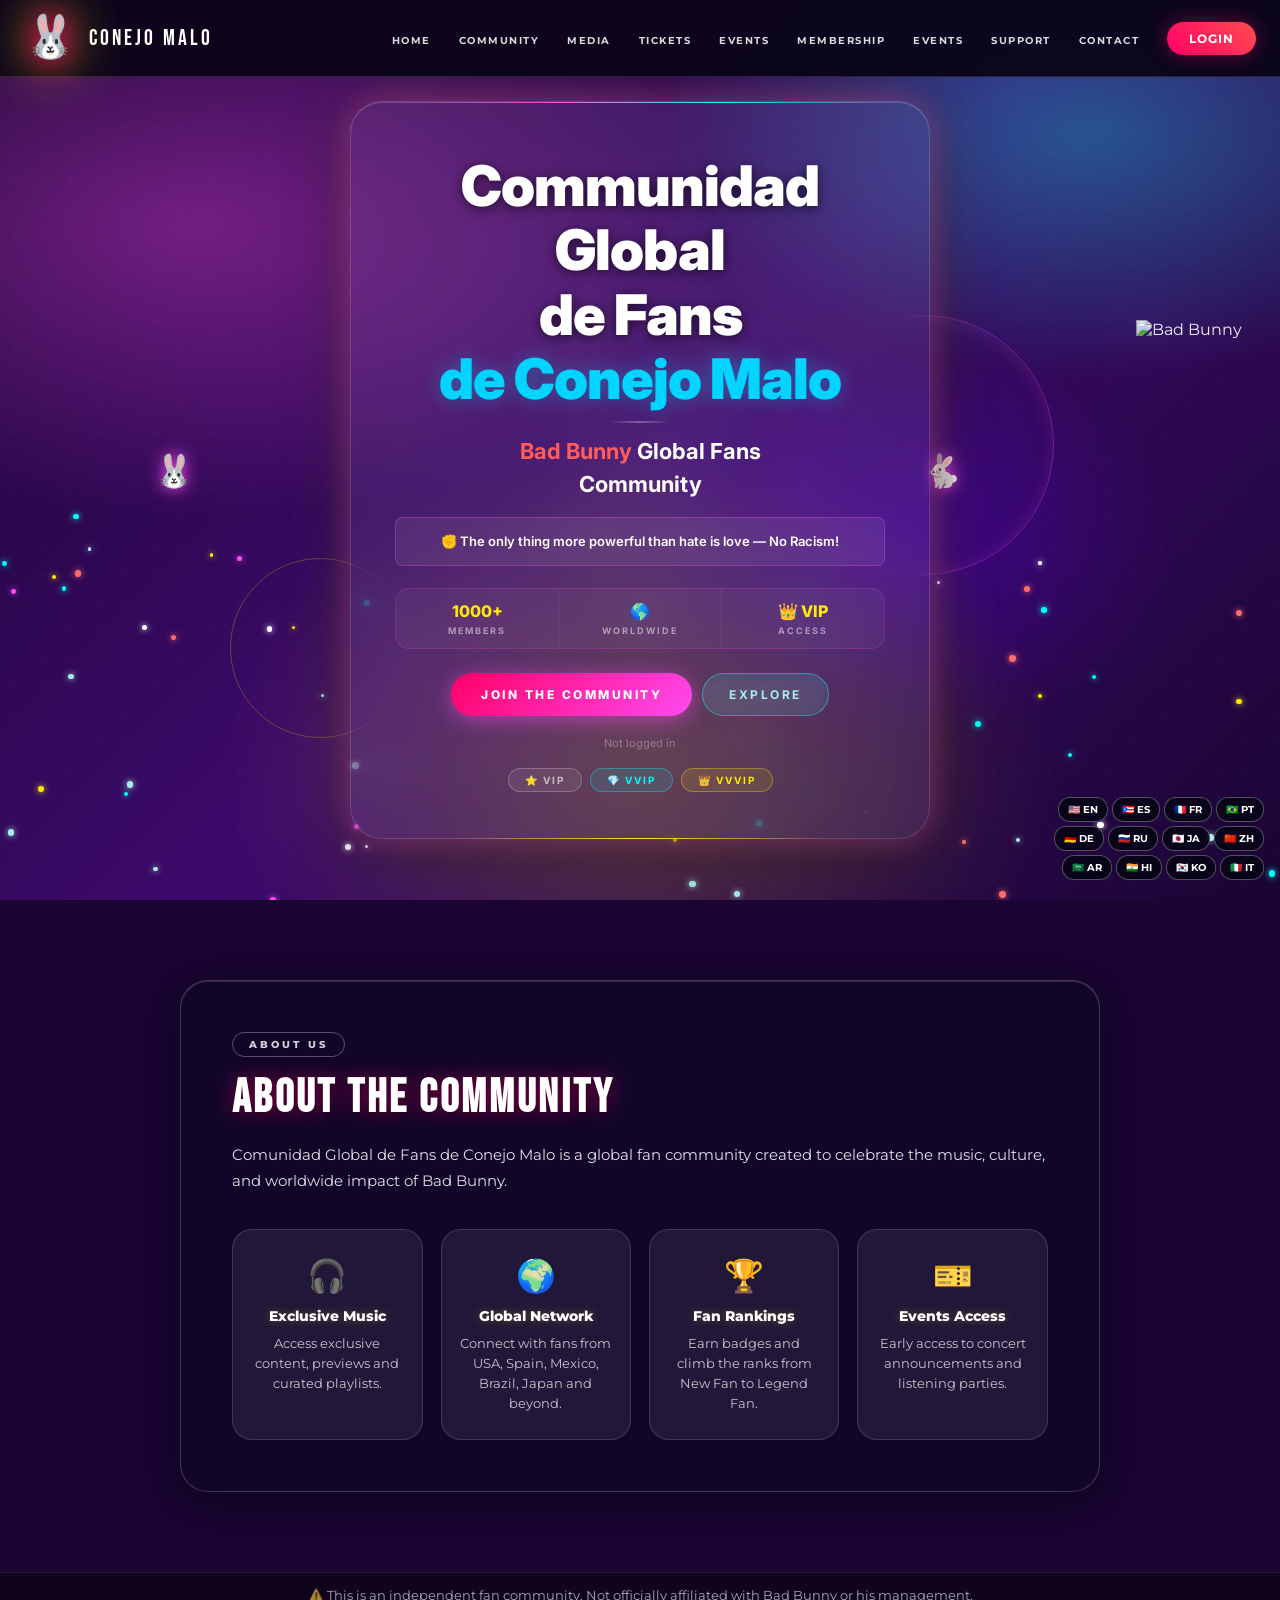
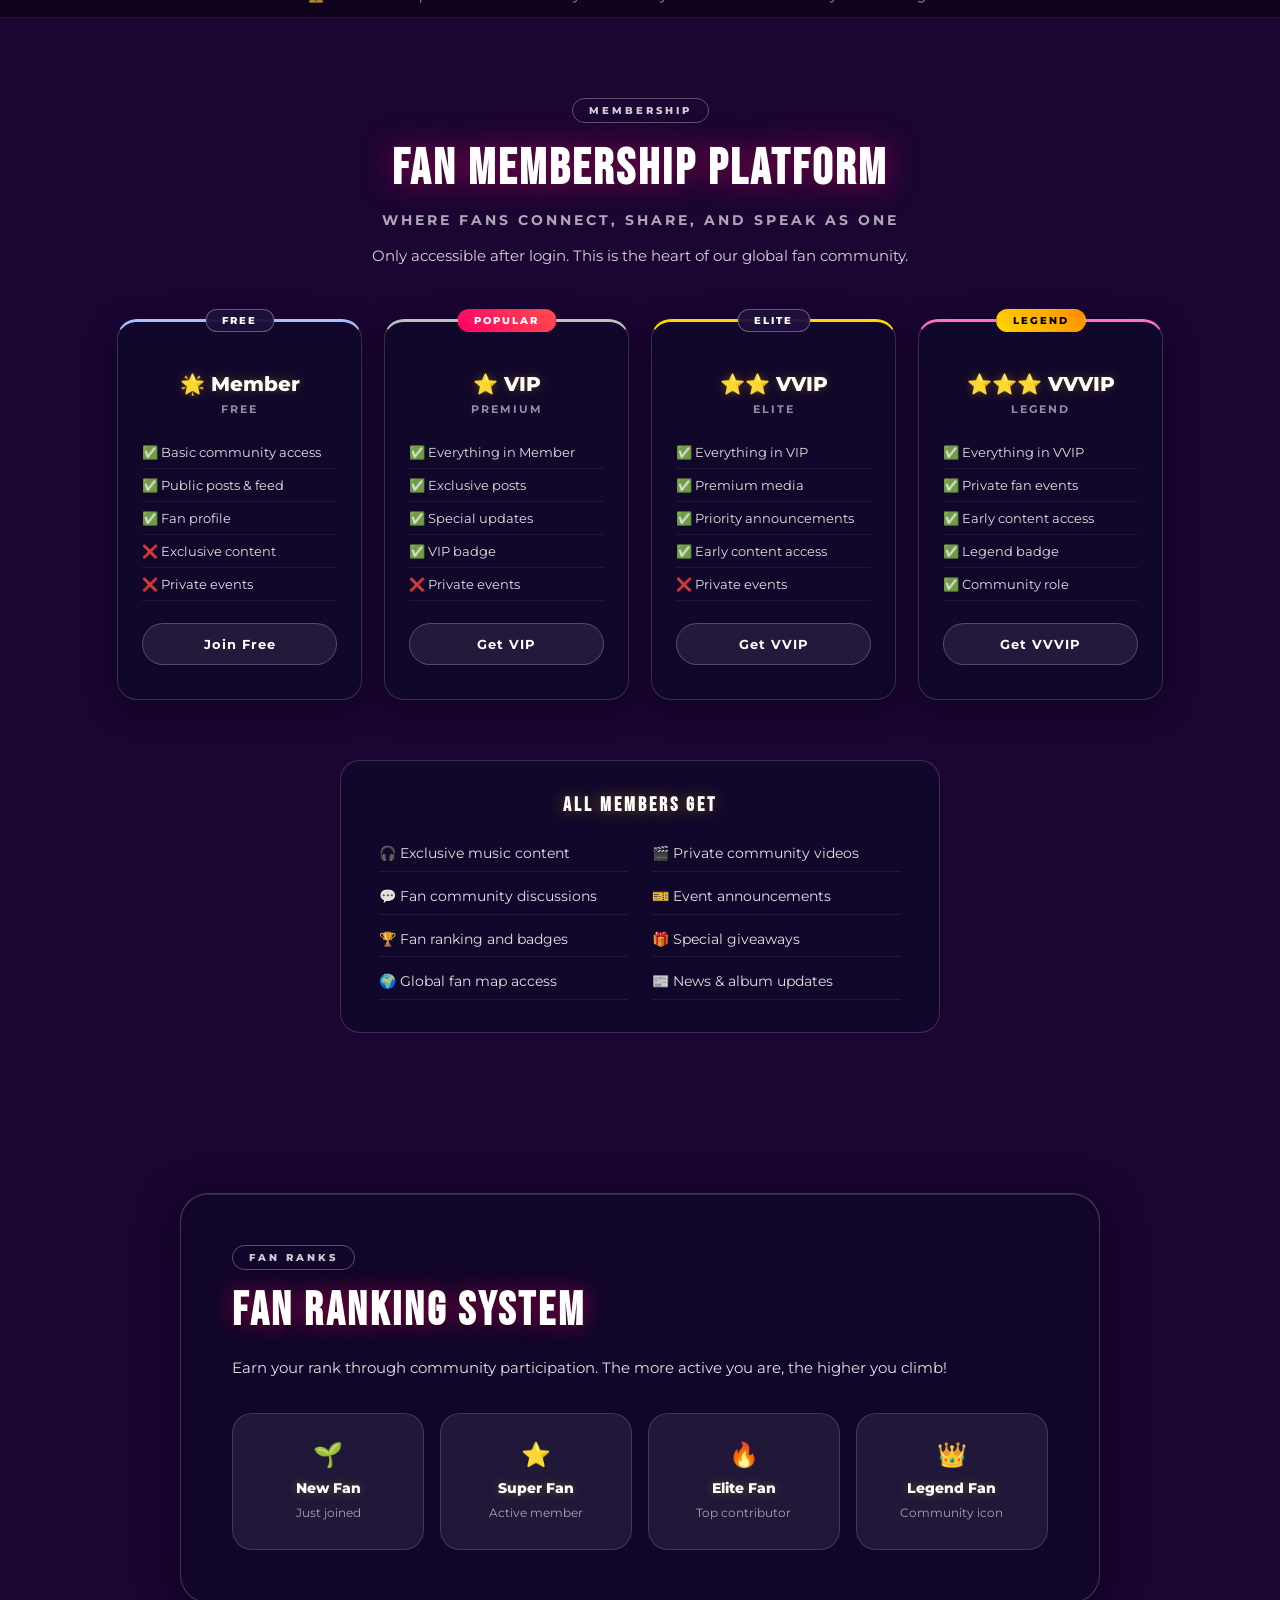
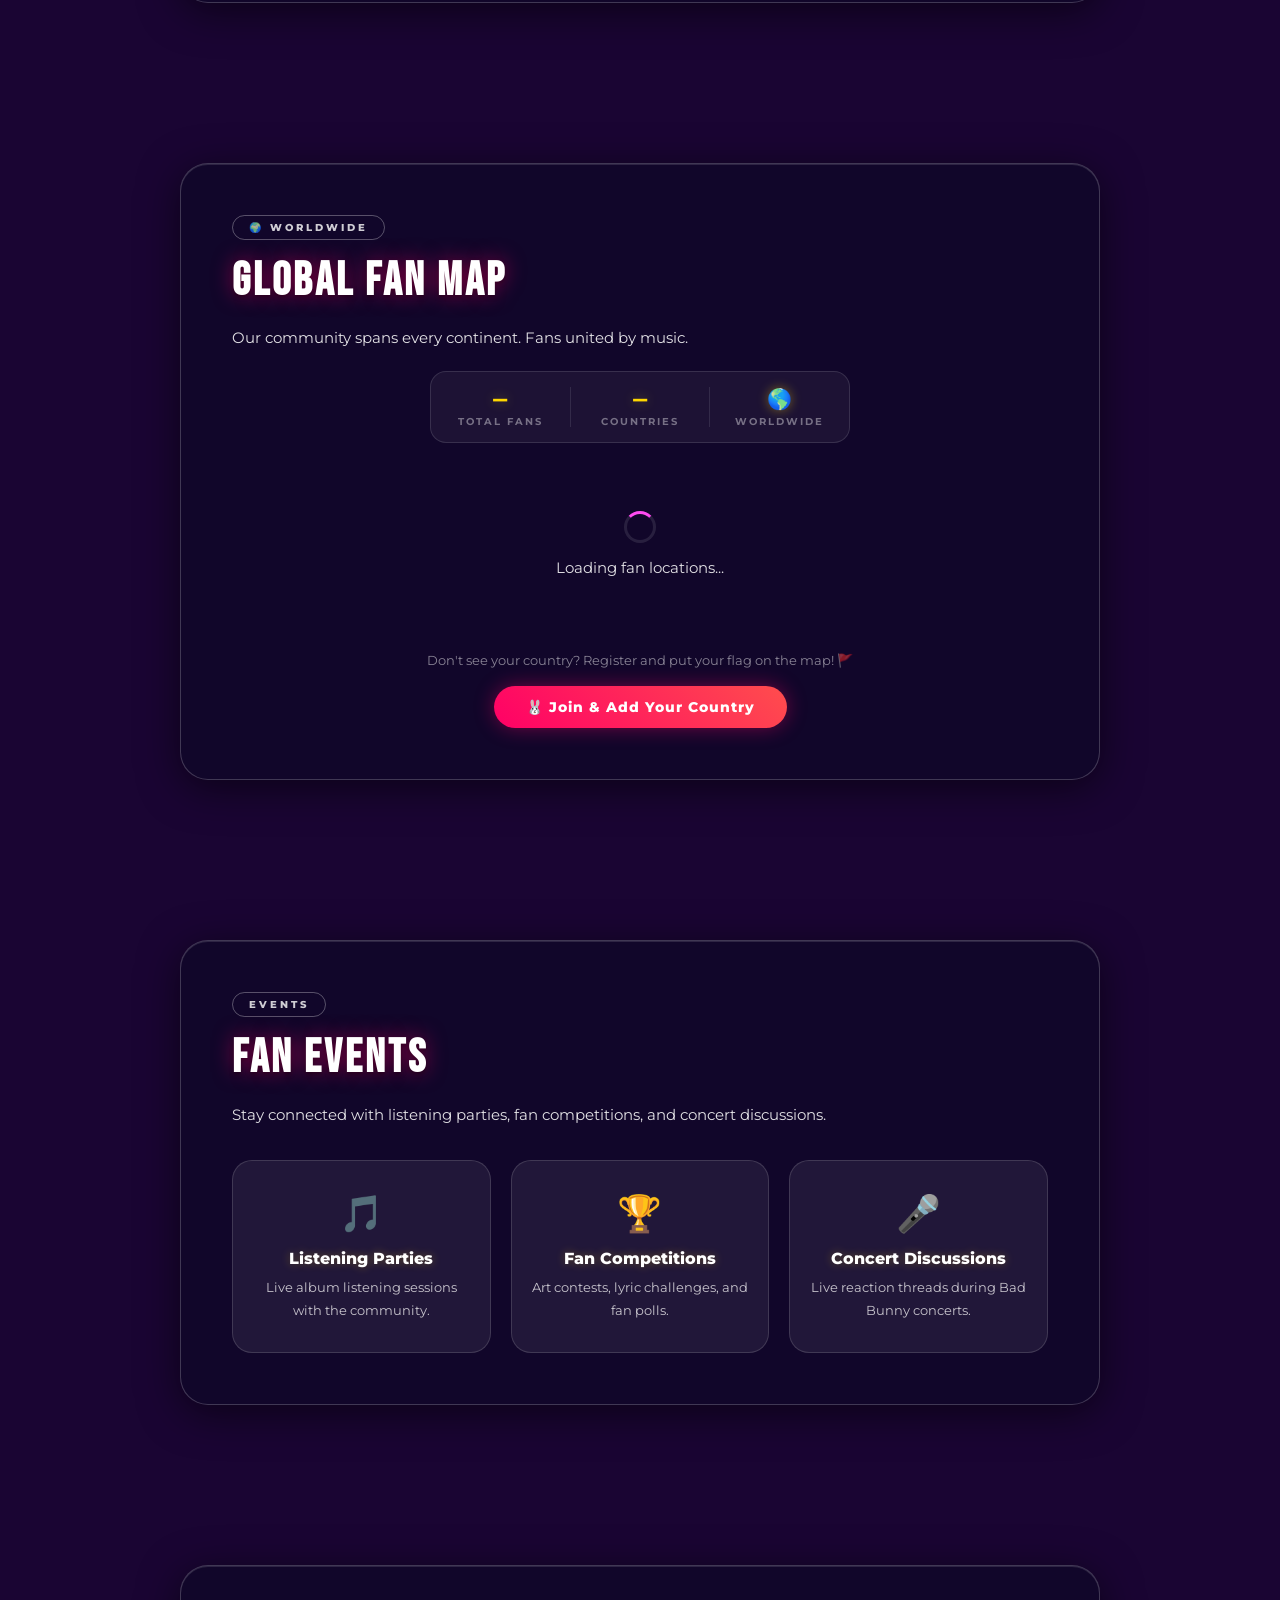
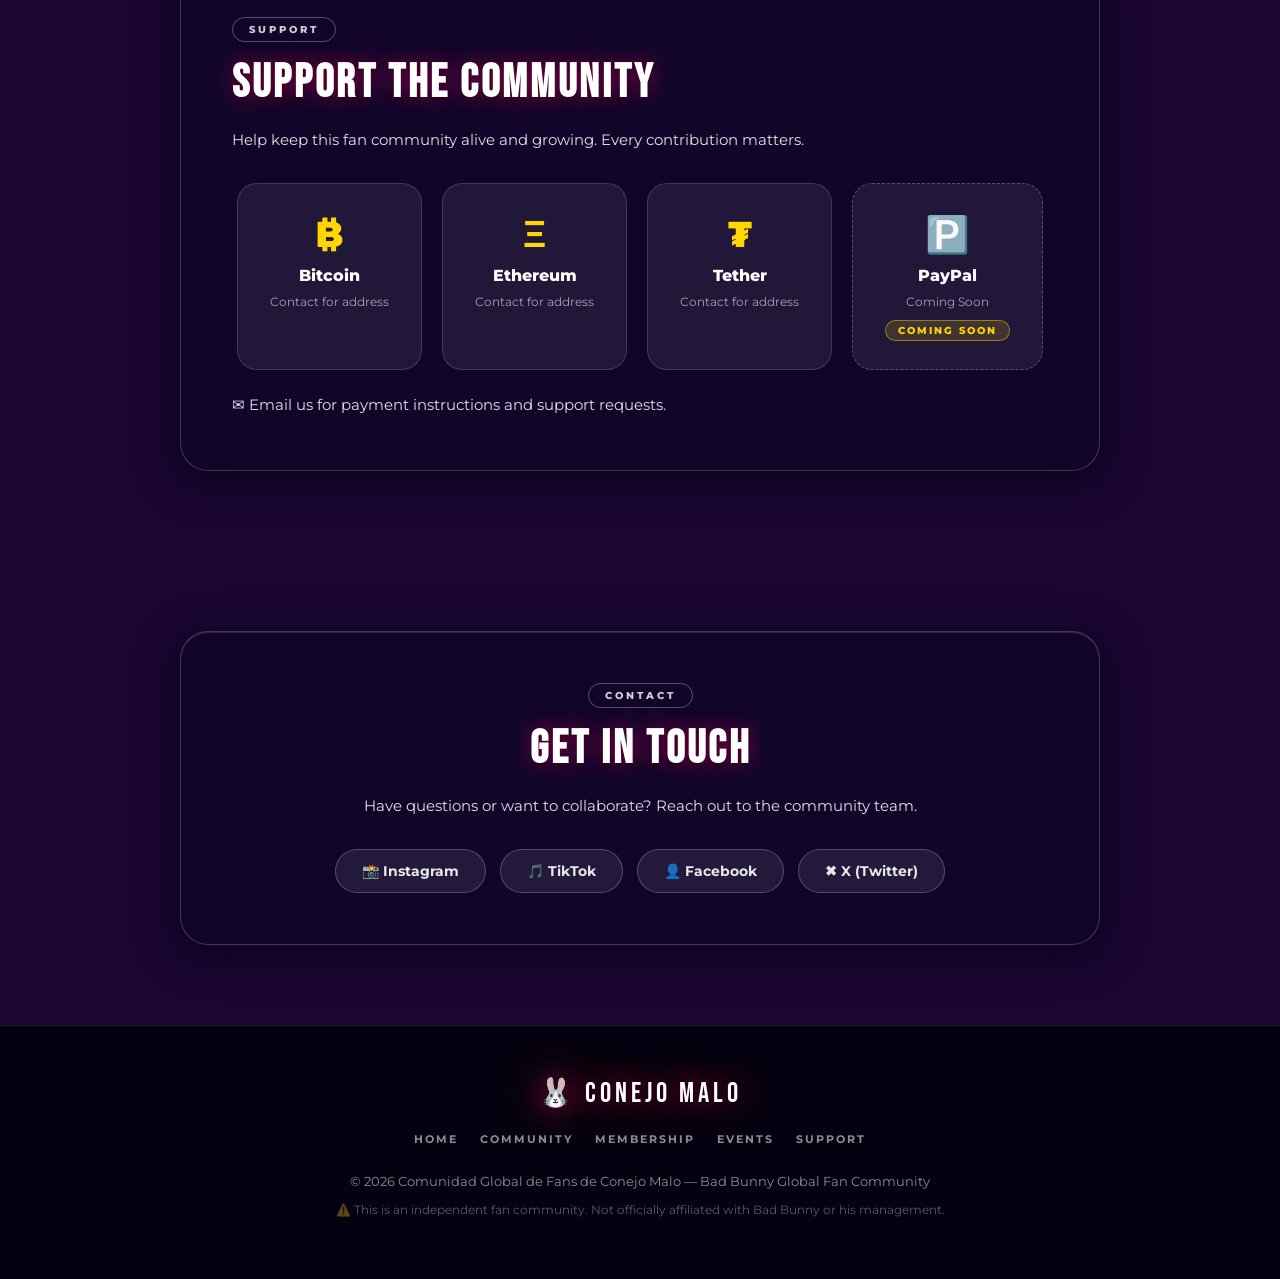
==== commit 3efb1d0e: "Update index.html" ====
--- a/index.html
+++ b/index.html
@@ -648,6 +648,7 @@
       <li><a href="#home"       data-lang="navHome">HOME</a></li>
       <li><a href="#community"  data-lang="navCommunity">COMMUNITY</a></li>
       <li><a href="media.html">MEDIA</a></li>
+      <li><a href="tickets.html">TICKETS</a></li>
       <li><a href="events.html">EVENTS</a></li>
       <li><a href="#membership" data-lang="navMembership">MEMBERSHIP</a></li>
       <li><a href="#events"     data-lang="navEvents">EVENTS</a></li>
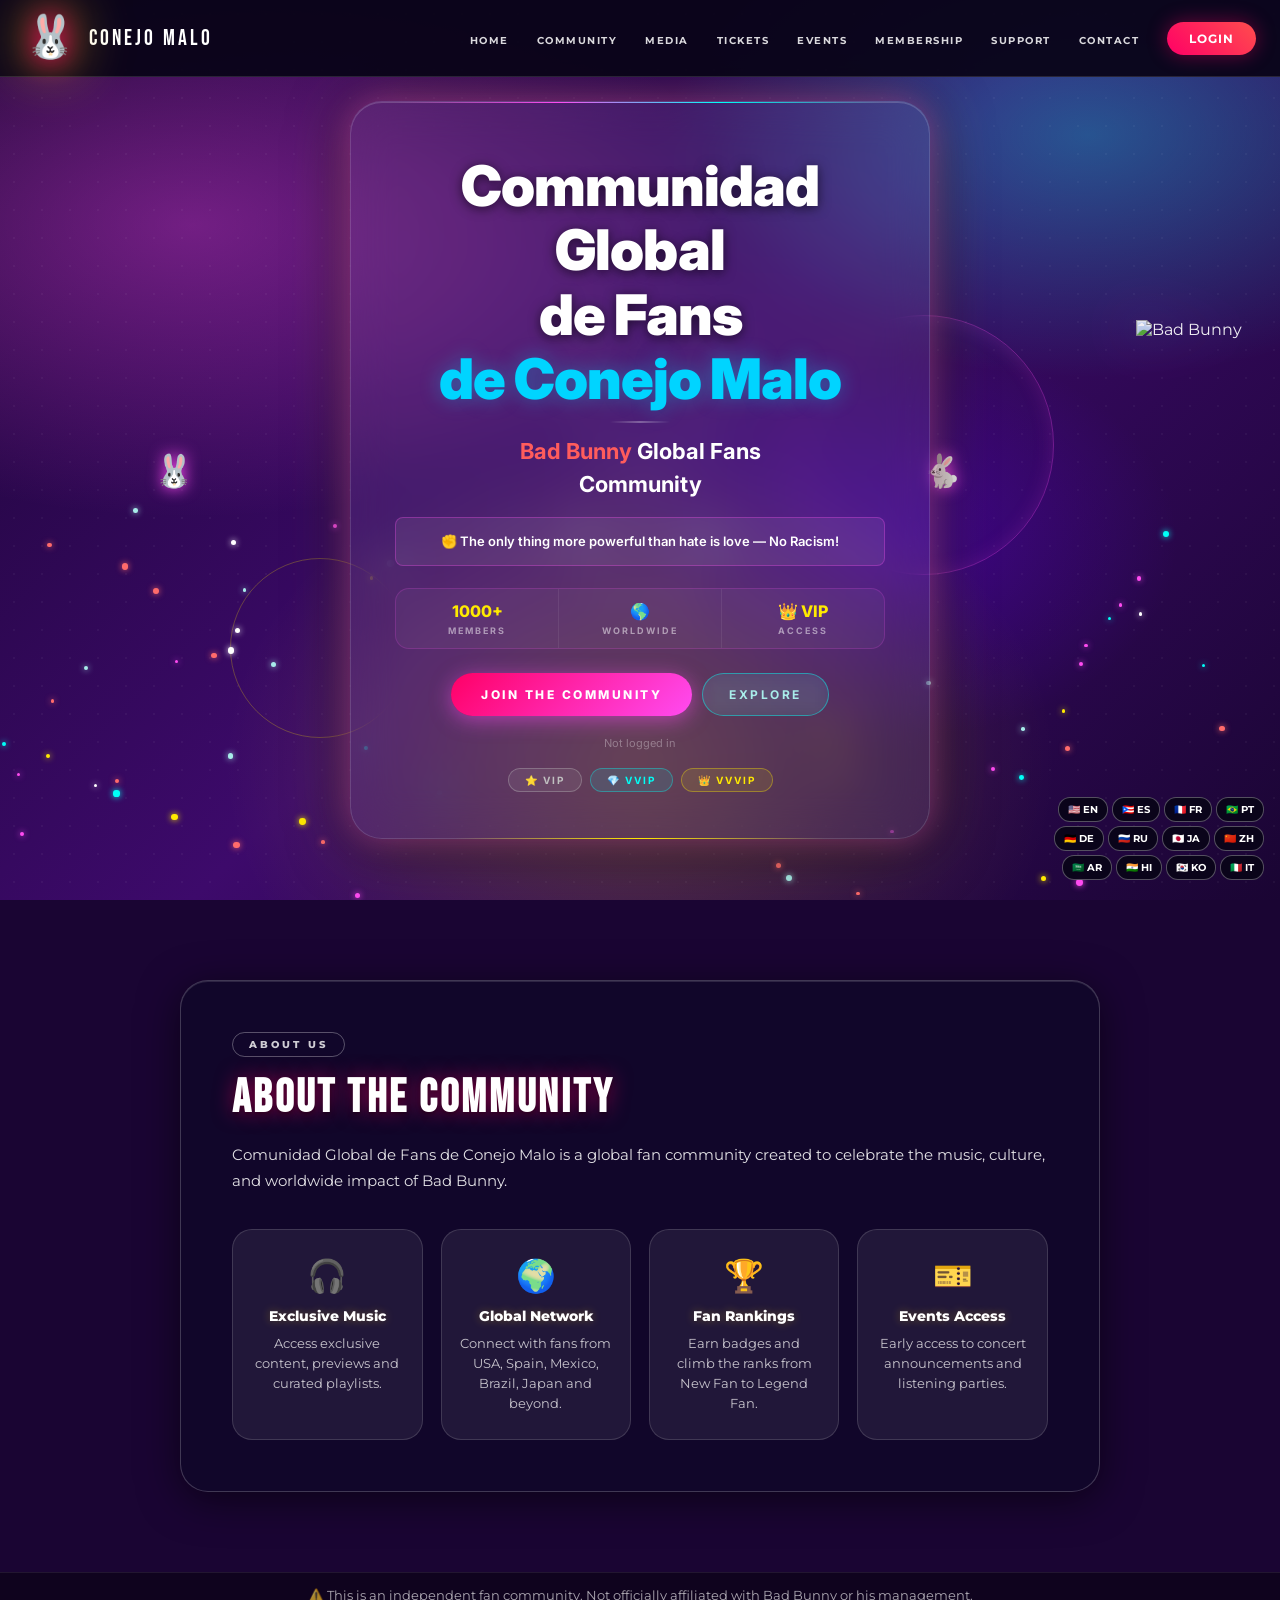
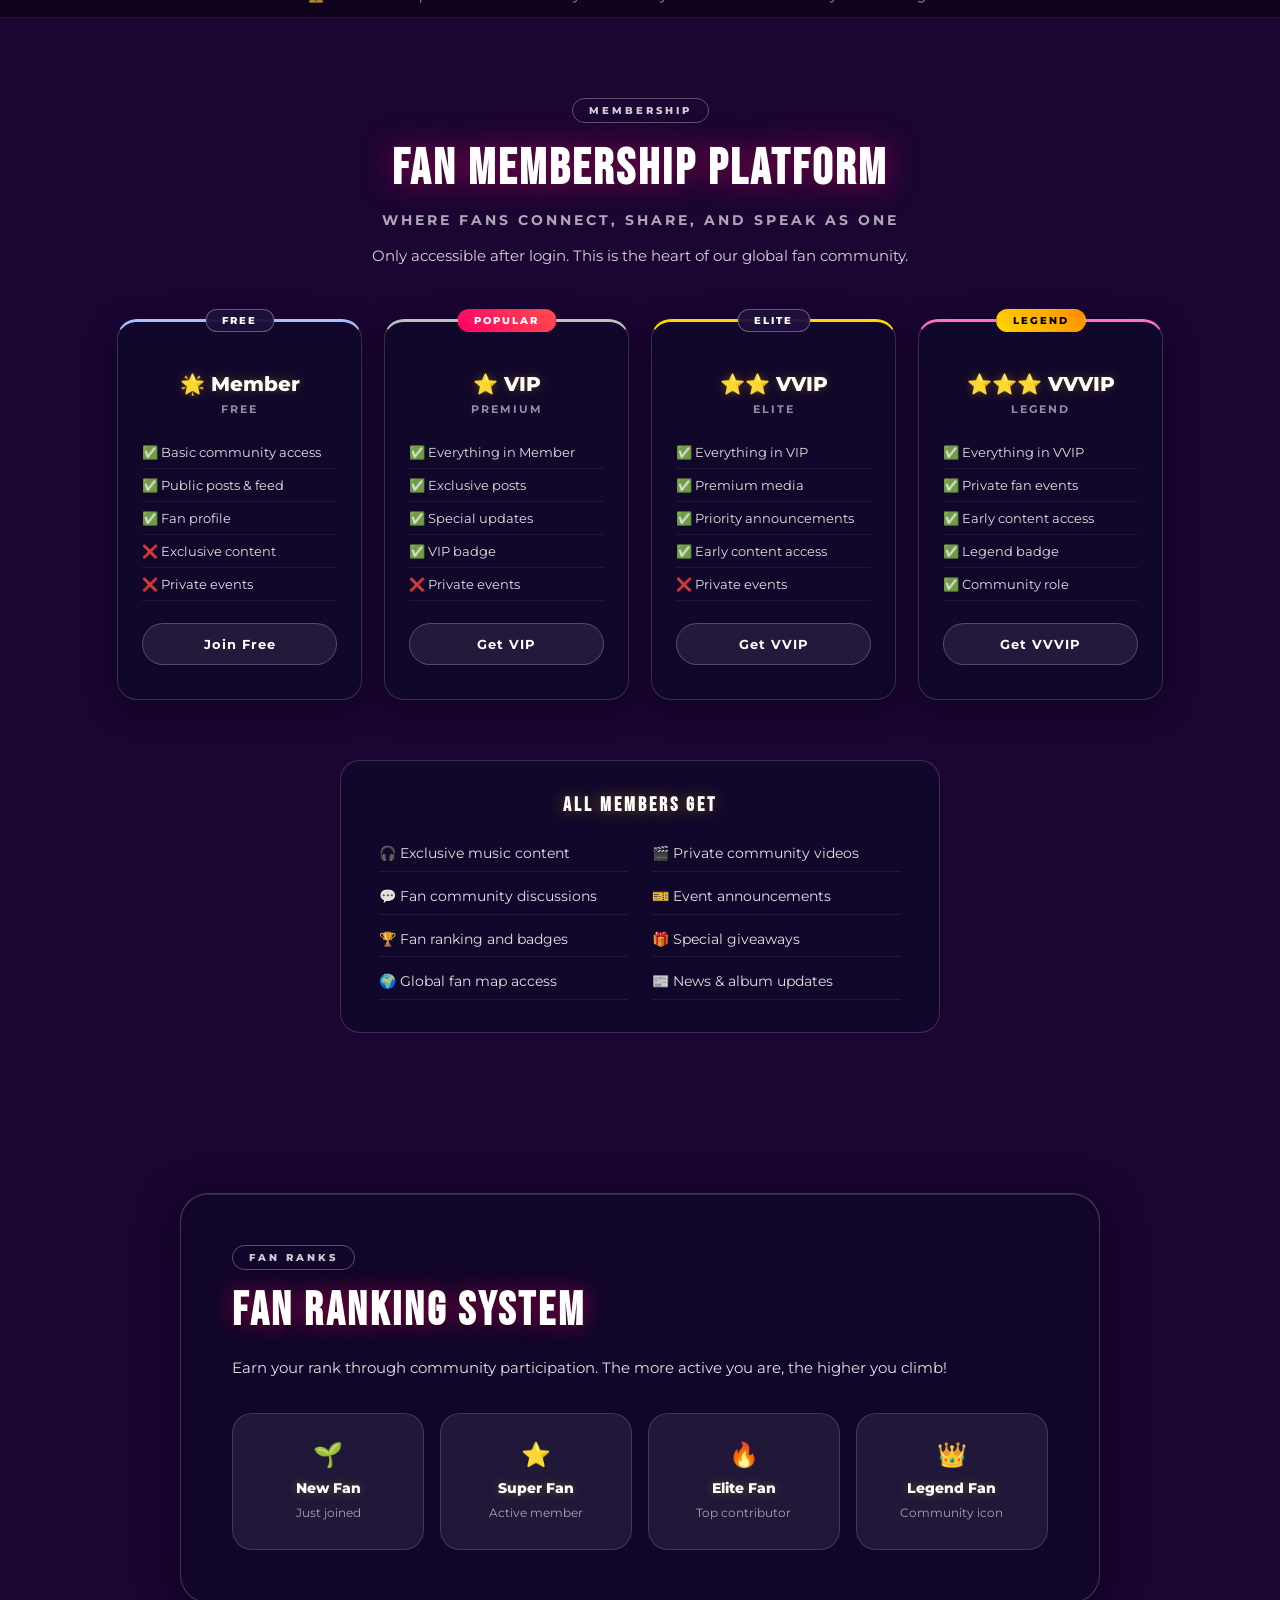
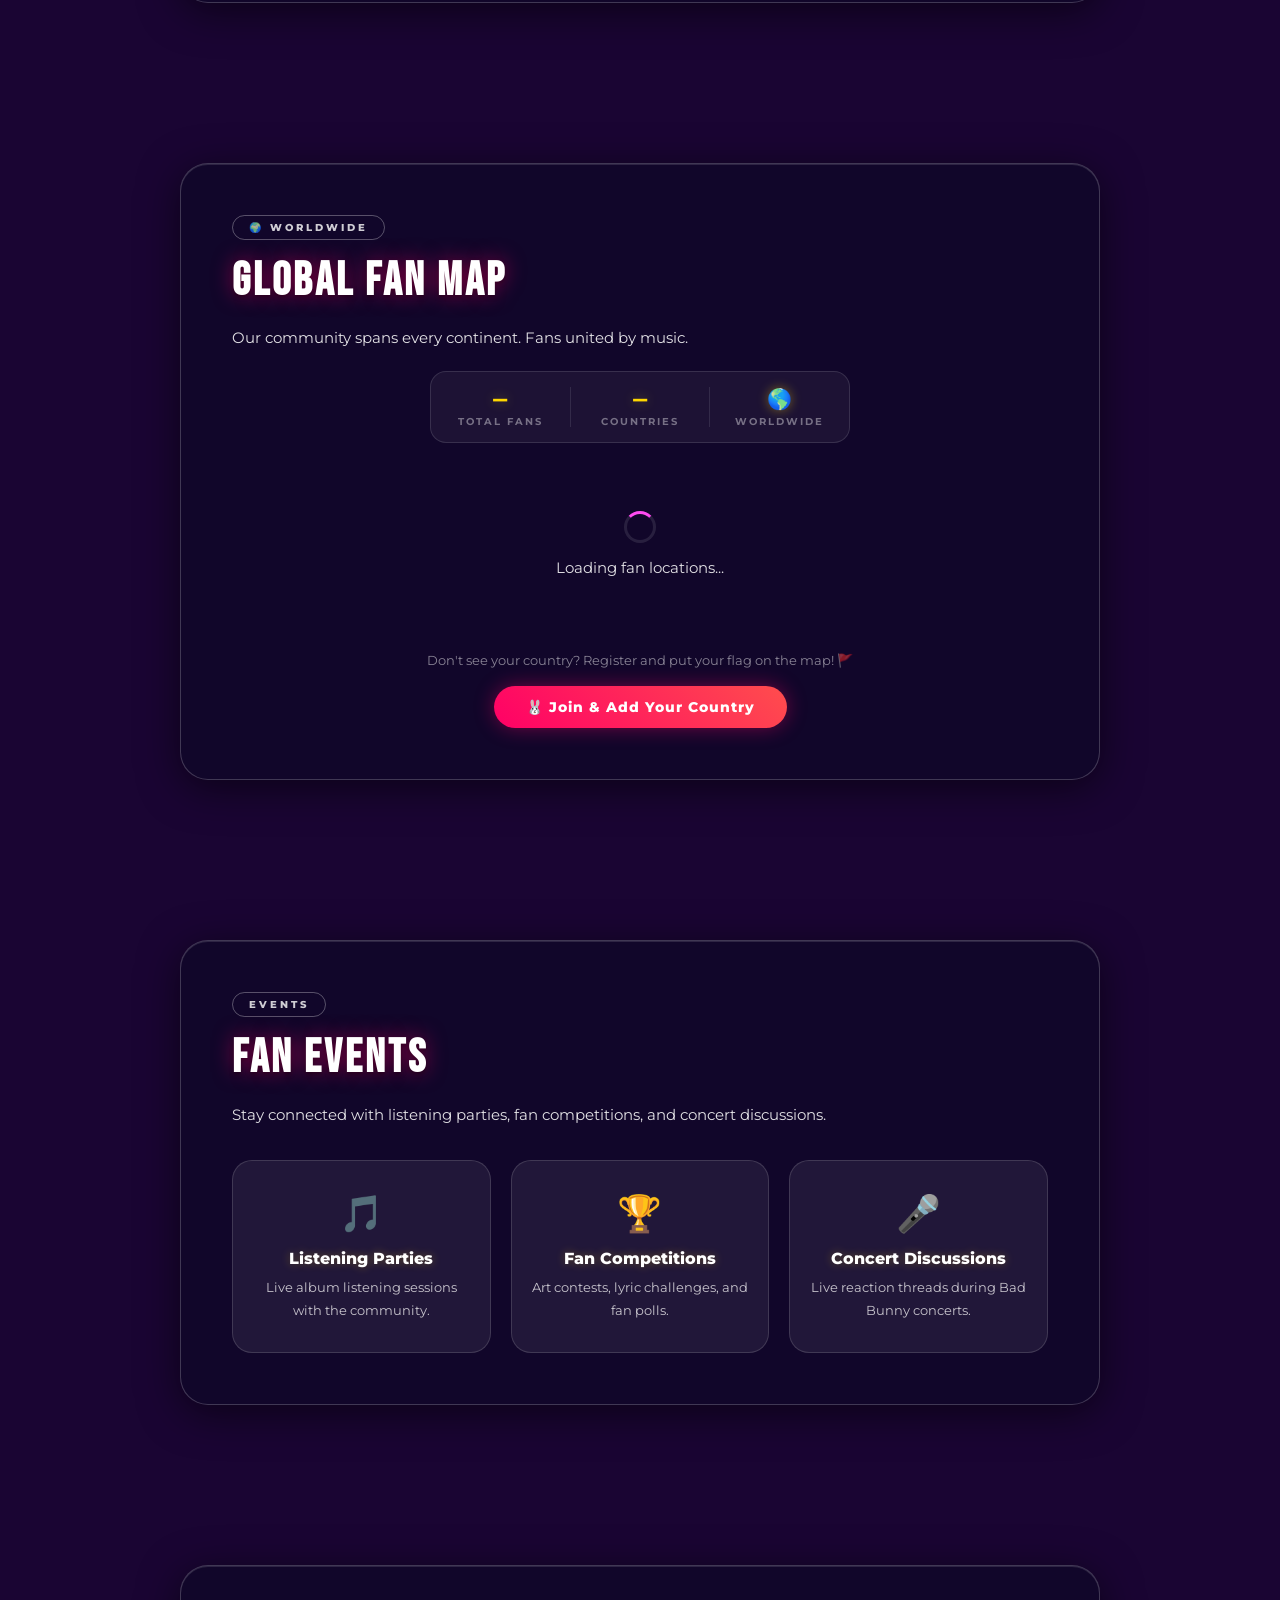
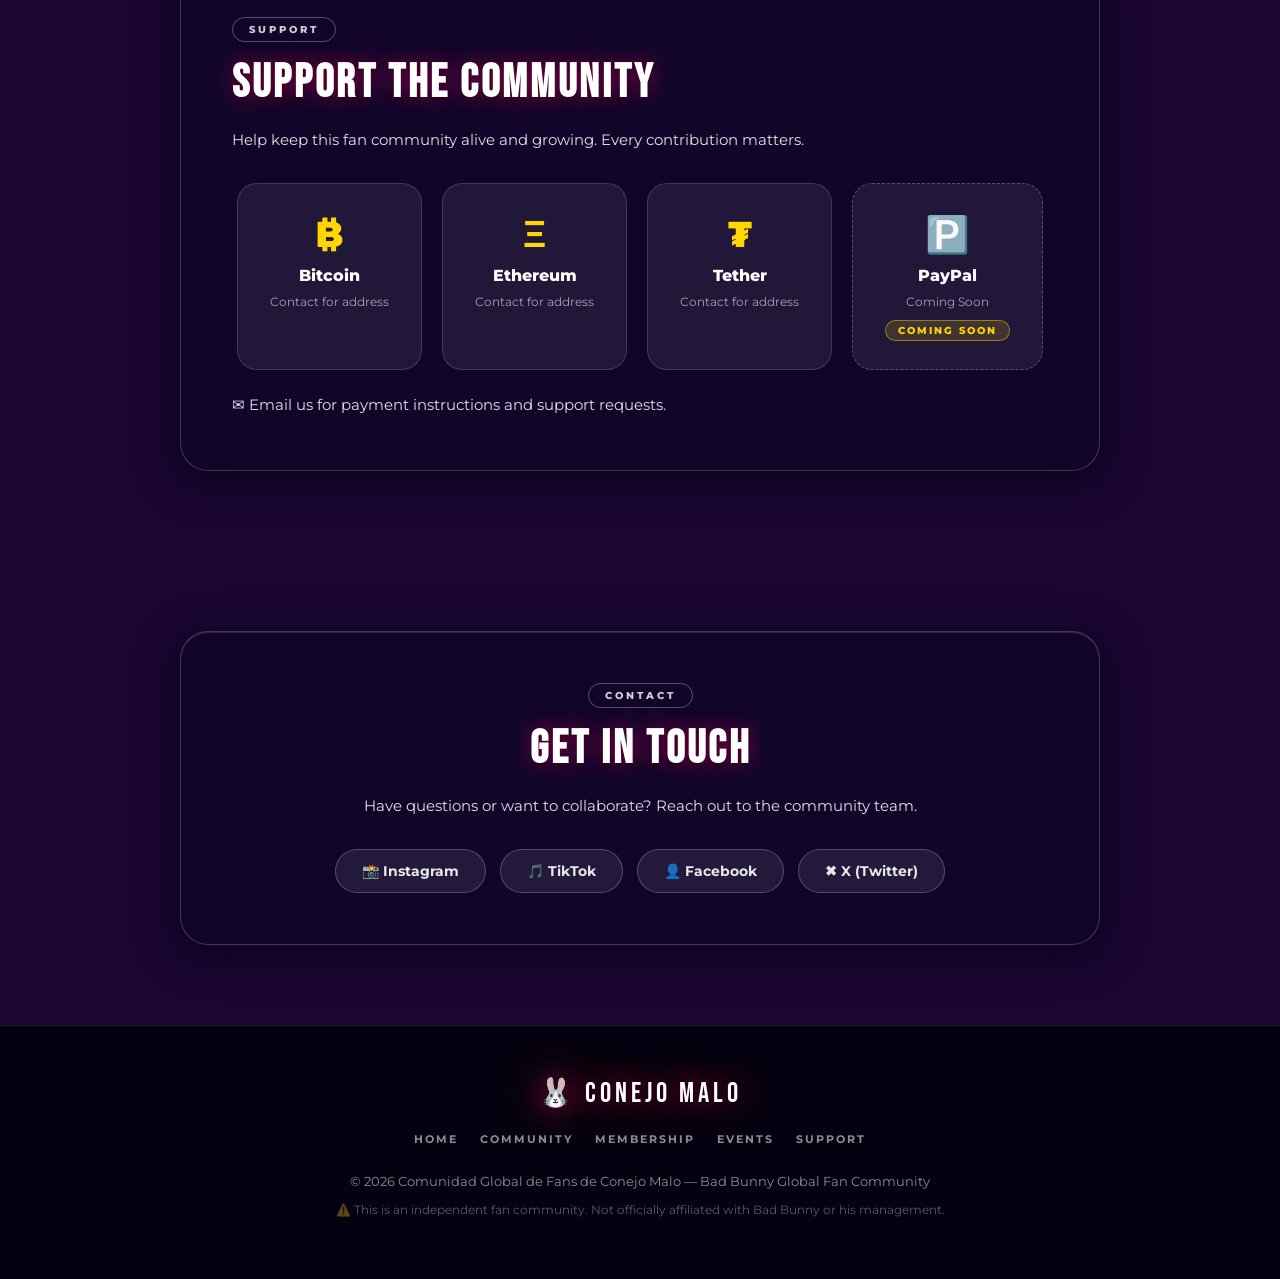
==== commit 735bee18: "Update index.html" ====
--- a/index.html
+++ b/index.html
@@ -651,7 +651,6 @@
       <li><a href="tickets.html">TICKETS</a></li>
       <li><a href="events.html">EVENTS</a></li>
       <li><a href="#membership" data-lang="navMembership">MEMBERSHIP</a></li>
-      <li><a href="#events"     data-lang="navEvents">EVENTS</a></li>
       <li><a href="#support"    data-lang="navSupport">SUPPORT</a></li>
       <li><a href="#contact"    data-lang="navContact">CONTACT</a></li>
     </ul>
@@ -987,31 +986,42 @@
         <label for="userCountry">🌍 Your Country <span style="color:rgba(255,255,255,0.40);font-weight:400">(puts your flag on the map!)</span></label>
         <select id="userCountry" style="width:100%;background:rgba(255,255,255,0.07);border:1px solid rgba(255,255,255,0.15);border-radius:12px;padding:12px 14px;color:#fff;font-family:'Montserrat',sans-serif;font-size:14px;">
           <option value="">— Select your country —</option>
-          <option value="US">🇺🇸 USA</option>
-          <option value="ES">🇪🇸 Spain</option>
-          <option value="MX">🇲🇽 Mexico</option>
-          <option value="BR">🇧🇷 Brazil</option>
-          <option value="CA">🇨🇦 Canada</option>
-          <option value="DE">🇩🇪 Germany</option>
-          <option value="NL">🇳🇱 Netherlands</option>
-          <option value="JP">🇯🇵 Japan</option>
-          <option value="SA">🇸🇦 Saudi Arabia</option>
-          <option value="ID">🇮🇩 Indonesia</option>
-          <option value="FR">🇫🇷 France</option>
-          <option value="GB">🇬🇧 UK</option>
-          <option value="IT">🇮🇹 Italy</option>
-          <option value="CO">🇨🇴 Colombia</option>
-          <option value="PR">🇵🇷 Puerto Rico</option>
-          <option value="AR">🇦🇷 Argentina</option>
-          <option value="CL">🇨🇱 Chile</option>
-          <option value="AU">🇦🇺 Australia</option>
-          <option value="KR">🇰🇷 South Korea</option>
-          <option value="NG">🇳🇬 Nigeria</option>
-          <option value="ZA">🇿🇦 South Africa</option>
-          <option value="IN">🇮🇳 India</option>
-          <option value="PH">🇵🇭 Philippines</option>
-          <option value="PT">🇵🇹 Portugal</option>
-          <option value="OTHER">🌍 Other</option>
+          <optgroup label="🌎 North & South America">
+            <option value="US">🇺🇸 USA</option>
+            <option value="MX">🇲🇽 Mexico</option>
+            <option value="BR">🇧🇷 Brazil</option>
+            <option value="CA">🇨🇦 Canada</option>
+            <option value="CO">🇨🇴 Colombia</option>
+            <option value="PR">🇵🇷 Puerto Rico</option>
+            <option value="AR">🇦🇷 Argentina</option>
+            <option value="CL">🇨🇱 Chile</option>
+            <option value="AM_OTHER">🌎 Other Americas</option>
+          </optgroup>
+          <optgroup label="🌍 Europe">
+            <option value="ES">🇪🇸 Spain</option>
+            <option value="DE">🇩🇪 Germany</option>
+            <option value="NL">🇳🇱 Netherlands</option>
+            <option value="FR">🇫🇷 France</option>
+            <option value="GB">🇬🇧 UK</option>
+            <option value="IT">🇮🇹 Italy</option>
+            <option value="PT">🇵🇹 Portugal</option>
+            <option value="EU_OTHER">🌍 Other Europe</option>
+          </optgroup>
+          <optgroup label="🌏 Asia">
+            <option value="JP">🇯🇵 Japan</option>
+            <option value="SA">🇸🇦 Saudi Arabia</option>
+            <option value="ID">🇮🇩 Indonesia</option>
+            <option value="AS_OTHER">🌏 Other Asia</option>
+          </optgroup>
+          <optgroup label="🌍 Africa">
+            <option value="AF">🌍 Africa</option>
+          </optgroup>
+          <optgroup label="🇦🇺 Oceania">
+            <option value="AU">🇦🇺 Australia & Oceania</option>
+          </optgroup>
+          <optgroup label="🕌 Middle East">
+            <option value="ME">🕌 Middle East (Other)</option>
+          </optgroup>
         </select>
       </div>
       <div class="modal-buttons">
@@ -1081,26 +1091,36 @@
     const db   = getFirestore(app);
 
     const COUNTRIES = [
-      { code:'US', name:'USA',          flag:'🇺🇸' },
-      { code:'ES', name:'Spain',        flag:'🇪🇸' },
-      { code:'MX', name:'Mexico',       flag:'🇲🇽' },
-      { code:'BR', name:'Brazil',       flag:'🇧🇷' },
-      { code:'CA', name:'Canada',       flag:'🇨🇦' },
-      { code:'DE', name:'Germany',      flag:'🇩🇪' },
-      { code:'NL', name:'Netherlands',  flag:'🇳🇱' },
-      { code:'JP', name:'Japan',        flag:'🇯🇵' },
-      { code:'SA', name:'Saudi Arabia', flag:'🇸🇦' },
-      { code:'ID', name:'Indonesia',    flag:'🇮🇩' },
-      { code:'FR', name:'France',       flag:'🇫🇷' },
-      { code:'GB', name:'UK',           flag:'🇬🇧' },
-      { code:'IT', name:'Italy',        flag:'🇮🇹' },
-      { code:'CO', name:'Colombia',     flag:'🇨🇴' },
-      { code:'PR', name:'Puerto Rico',  flag:'🇵🇷' },
-      { code:'AR', name:'Argentina',    flag:'🇦🇷' },
-      { code:'CL', name:'Chile',        flag:'🇨🇱' },
-      { code:'AU', name:'Australia',    flag:'🇦🇺' },
-      { code:'KR', name:'South Korea',  flag:'🇰🇷' },
-      { code:'NG', name:'Nigeria',      flag:'🇳🇬' },
+      // ── North & South America ──
+      { code:'US', name:'USA',                    flag:'🇺🇸' },
+      { code:'MX', name:'Mexico',                 flag:'🇲🇽' },
+      { code:'BR', name:'Brazil',                 flag:'🇧🇷' },
+      { code:'CA', name:'Canada',                 flag:'🇨🇦' },
+      { code:'CO', name:'Colombia',               flag:'🇨🇴' },
+      { code:'PR', name:'Puerto Rico',            flag:'🇵🇷' },
+      { code:'AR', name:'Argentina',              flag:'🇦🇷' },
+      { code:'CL', name:'Chile',                  flag:'🇨🇱' },
+      { code:'AM_OTHER', name:'Americas (Other)', flag:'🌎' },
+      // ── Europe ──
+      { code:'ES', name:'Spain',                  flag:'🇪🇸' },
+      { code:'DE', name:'Germany',                flag:'🇩🇪' },
+      { code:'NL', name:'Netherlands',            flag:'🇳🇱' },
+      { code:'FR', name:'France',                 flag:'🇫🇷' },
+      { code:'GB', name:'UK',                     flag:'🇬🇧' },
+      { code:'IT', name:'Italy',                  flag:'🇮🇹' },
+      { code:'PT', name:'Portugal',               flag:'🇵🇹' },
+      { code:'EU_OTHER', name:'Europe (Other)',   flag:'🌍' },
+      // ── Asia ──
+      { code:'JP', name:'Japan',                  flag:'🇯🇵' },
+      { code:'SA', name:'Saudi Arabia',           flag:'🇸🇦' },
+      { code:'ID', name:'Indonesia',              flag:'🇮🇩' },
+      { code:'AS_OTHER', name:'Asia (Other)',     flag:'🌏' },
+      // ── Africa ──
+      { code:'AF', name:'Africa',                 flag:'🌍' },
+      // ── Oceania ──
+      { code:'AU', name:'Australia & Oceania',    flag:'🇦🇺' },
+      // ── Middle East ──
+      { code:'ME', name:'Middle East (Other)',    flag:'🕌' },
     ];
 
     // ── Render country cards ──
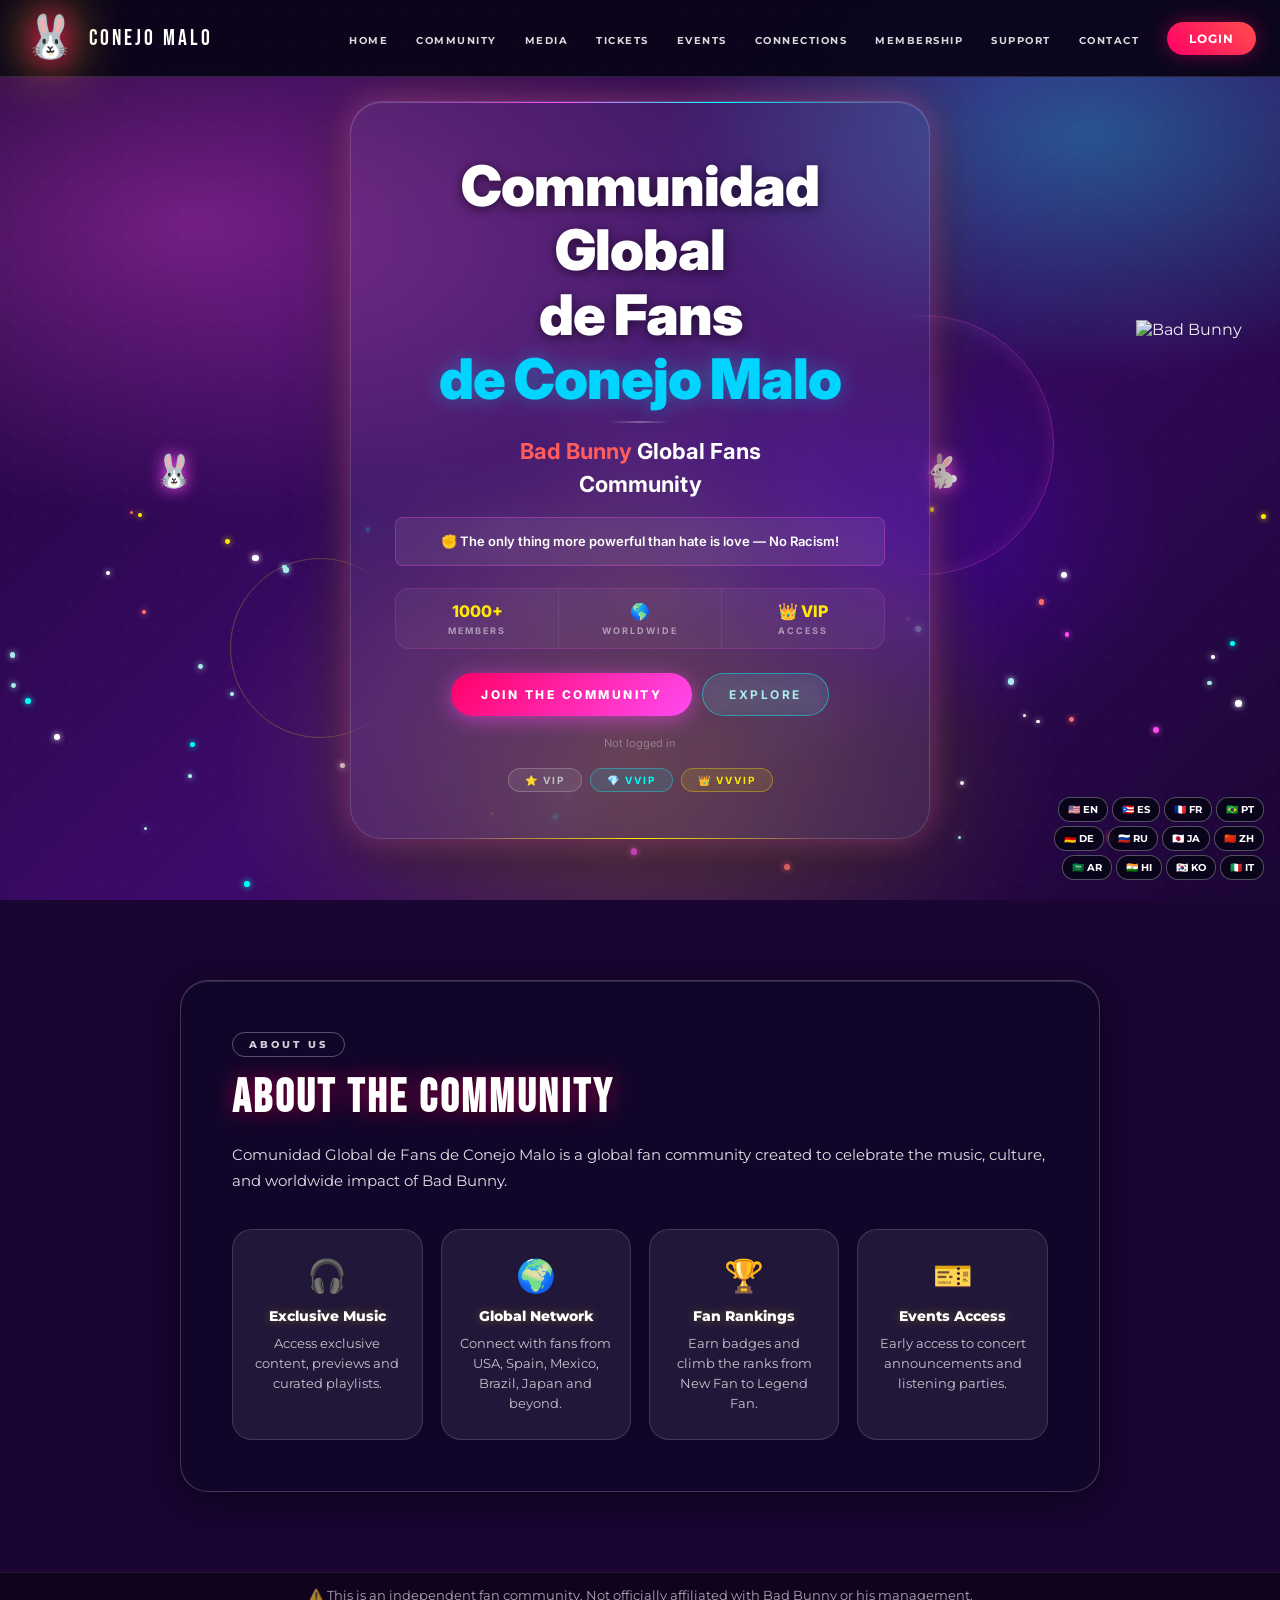
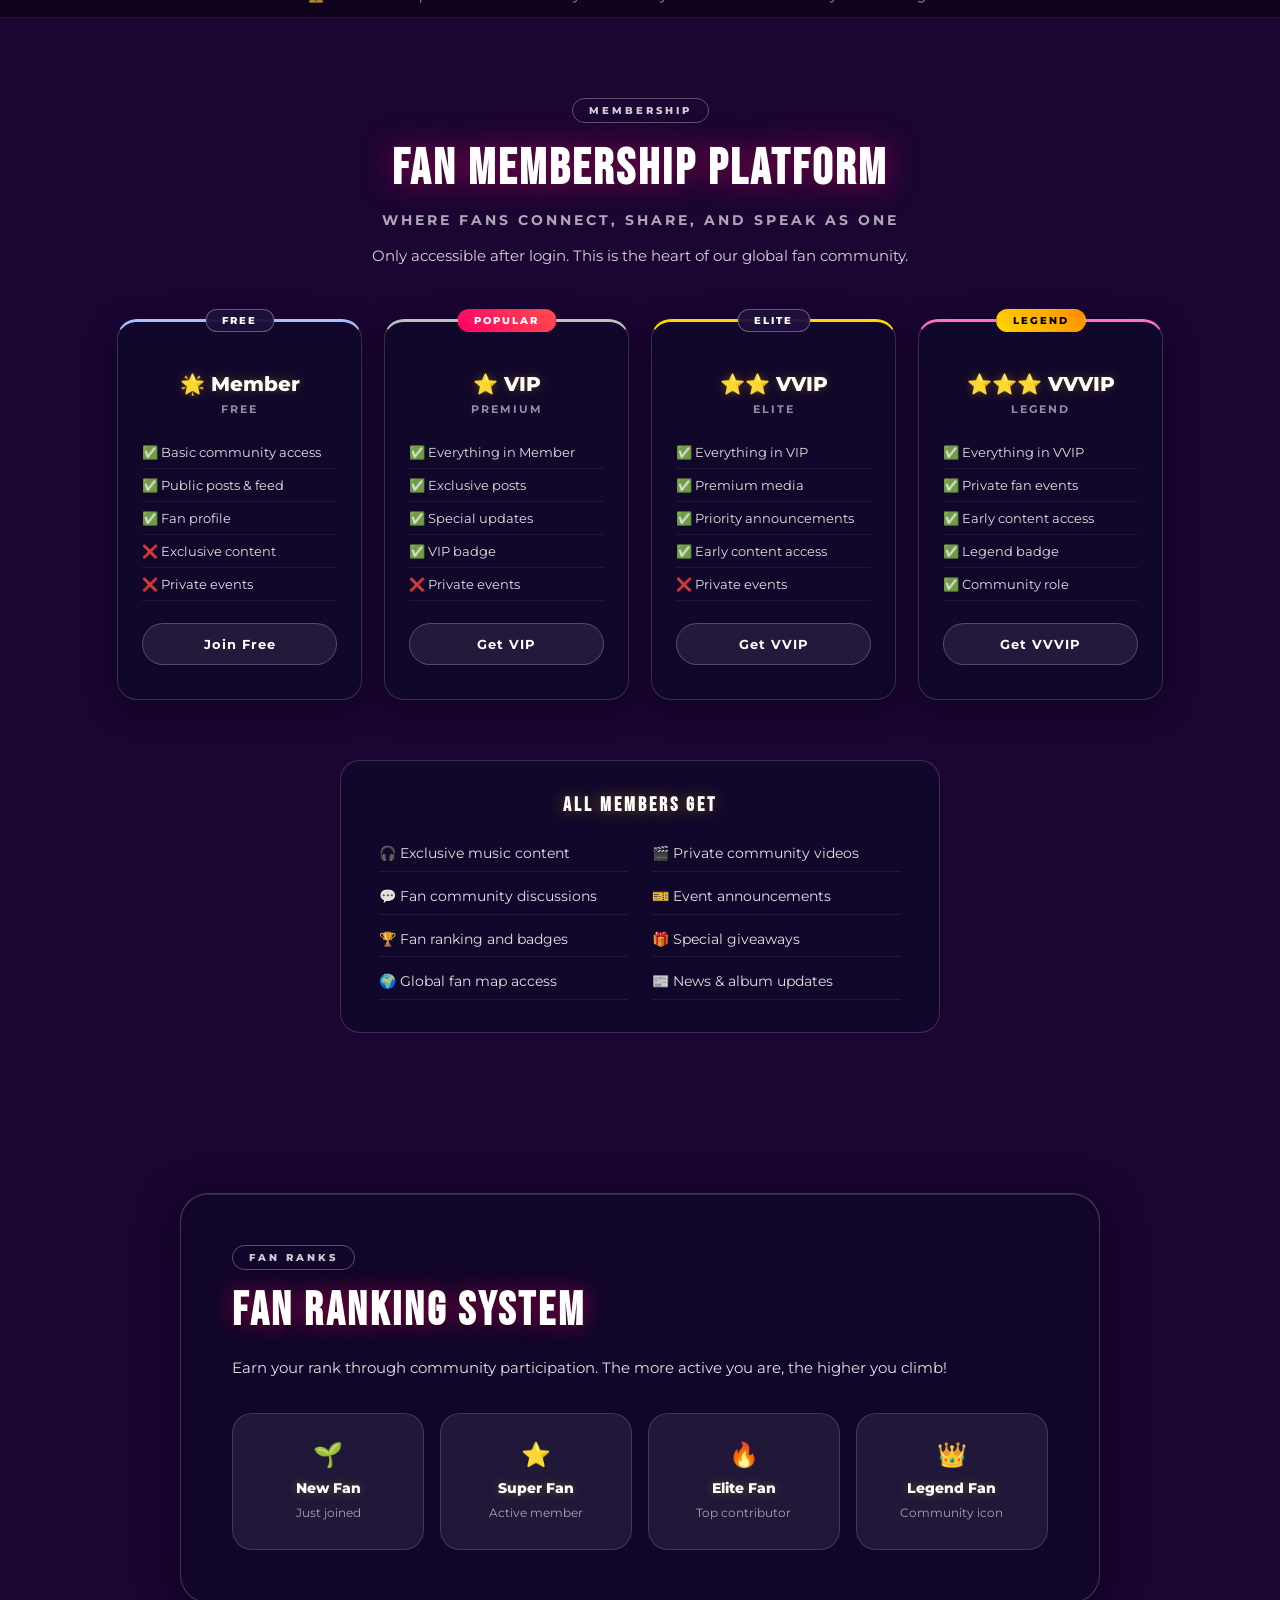
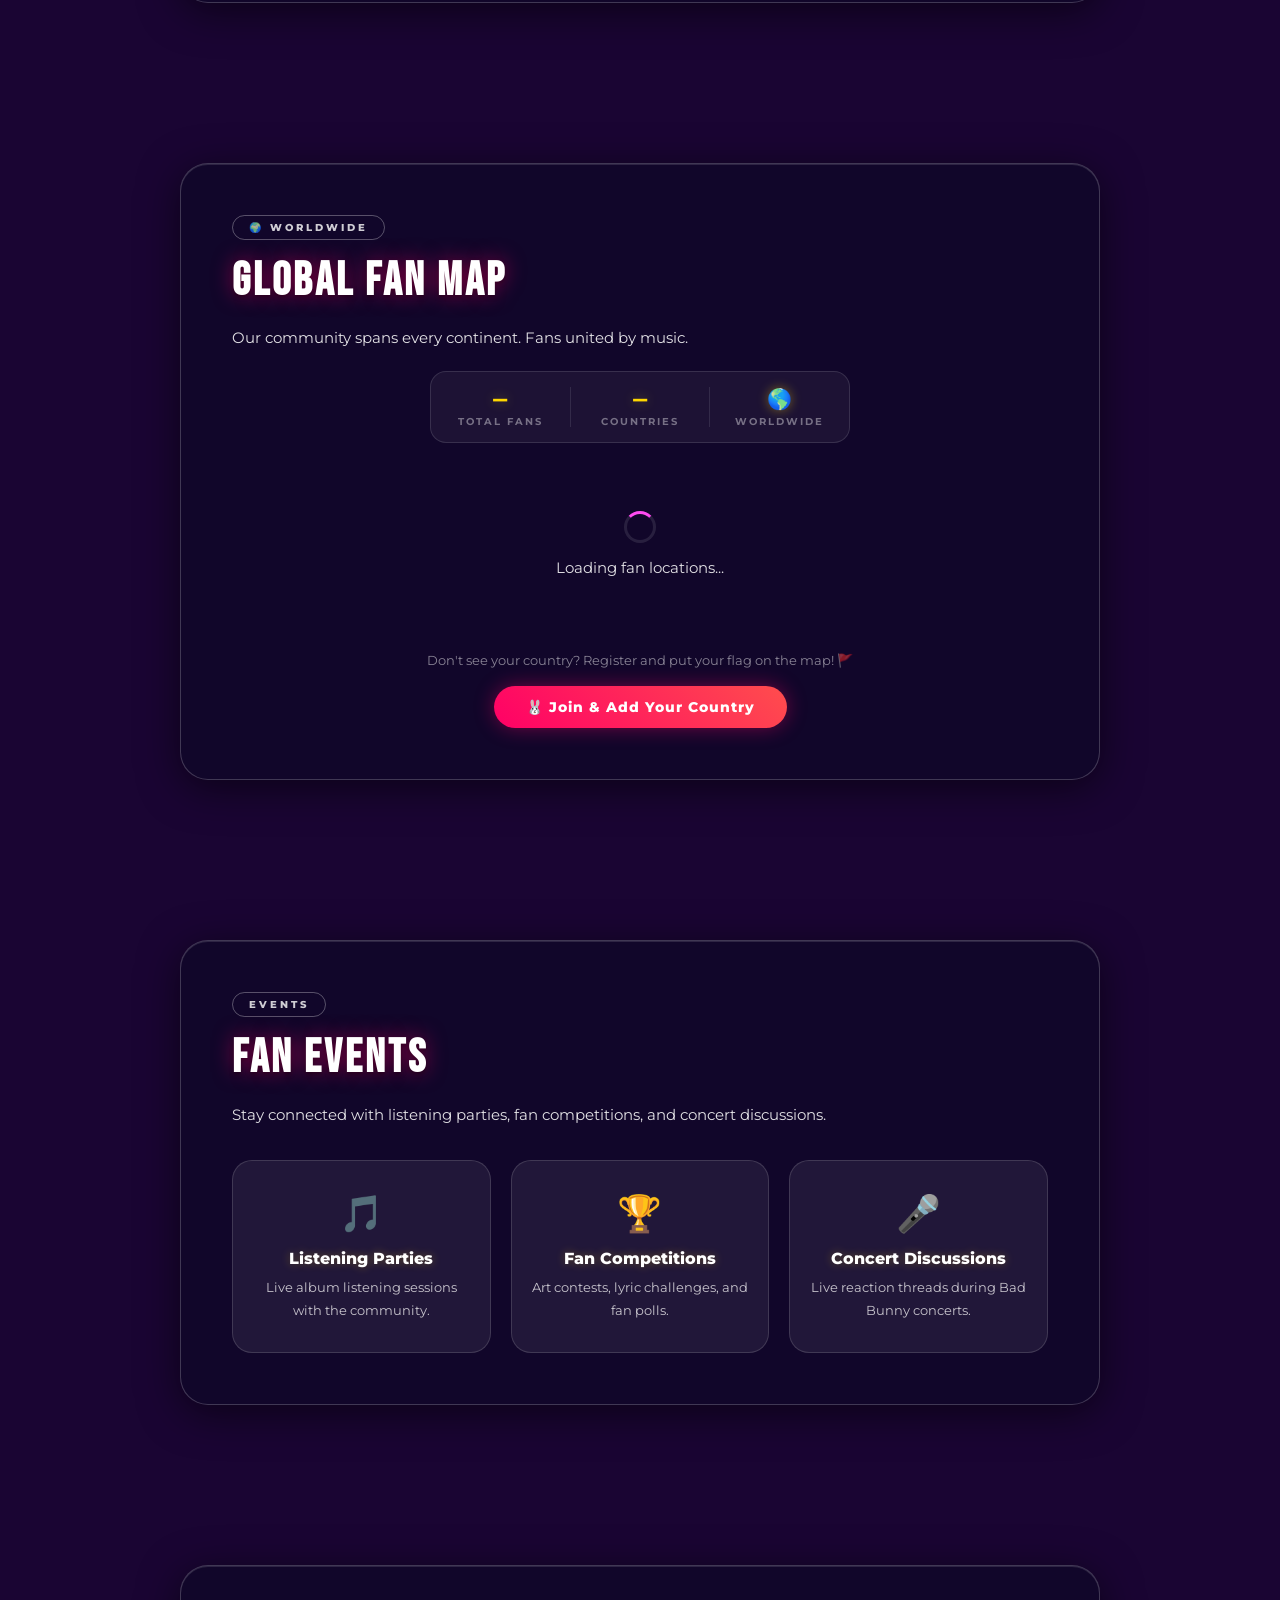
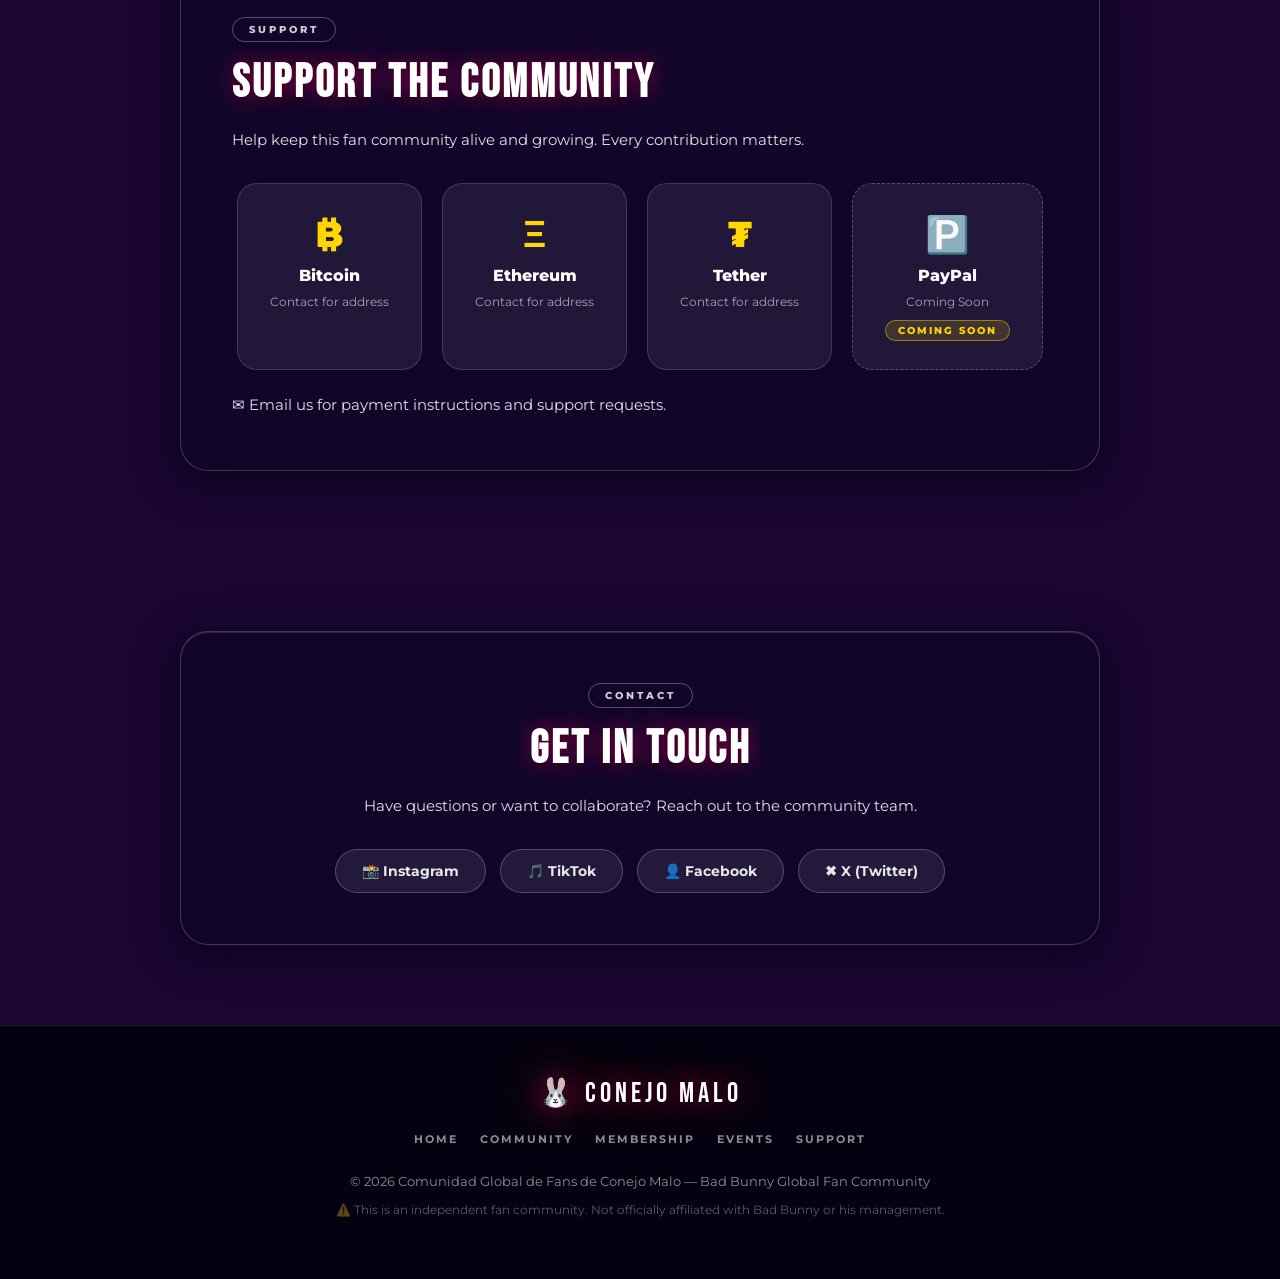
==== commit 47693946: "Update index.html" ====
--- a/index.html
+++ b/index.html
@@ -650,6 +650,7 @@
       <li><a href="media.html">MEDIA</a></li>
       <li><a href="tickets.html">TICKETS</a></li>
       <li><a href="events.html">EVENTS</a></li>
+      <li><a href="connect.html">CONNECTIONS</a></li>
       <li><a href="#membership" data-lang="navMembership">MEMBERSHIP</a></li>
       <li><a href="#support"    data-lang="navSupport">SUPPORT</a></li>
       <li><a href="#contact"    data-lang="navContact">CONTACT</a></li>
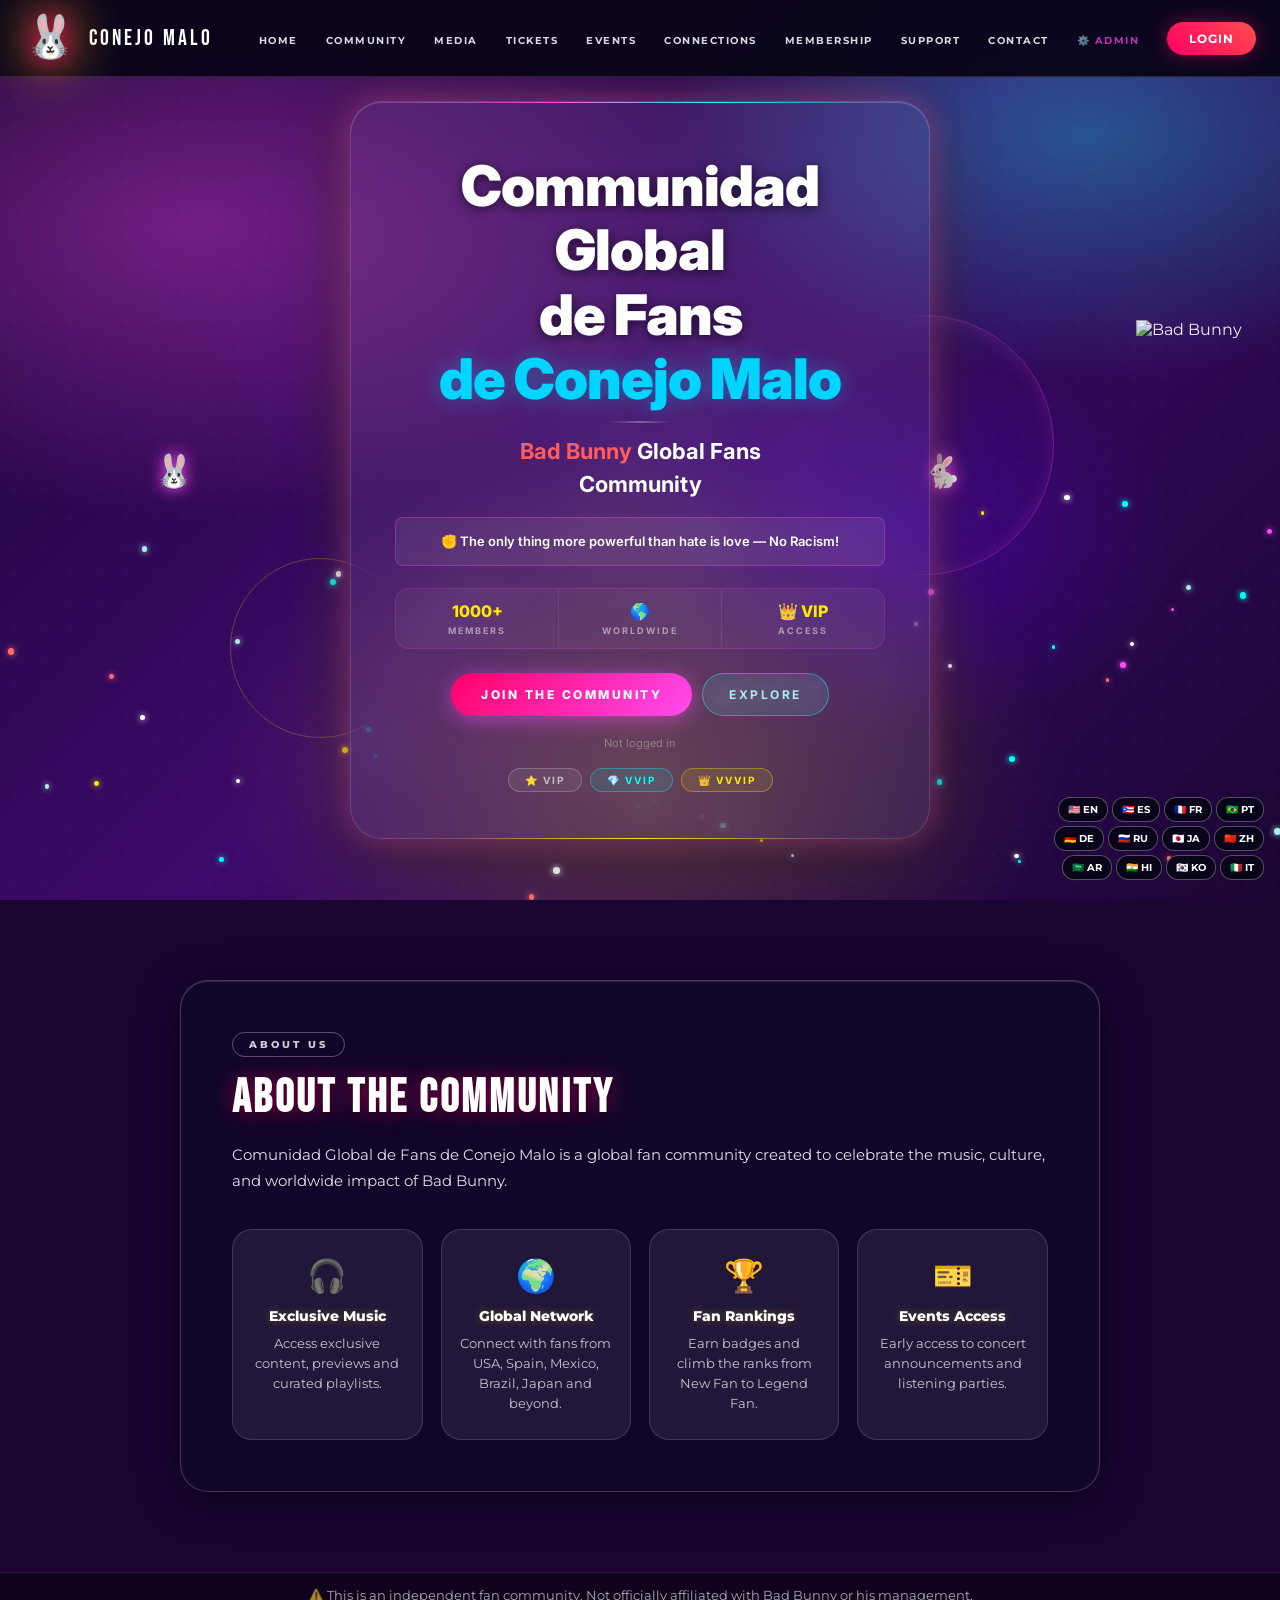
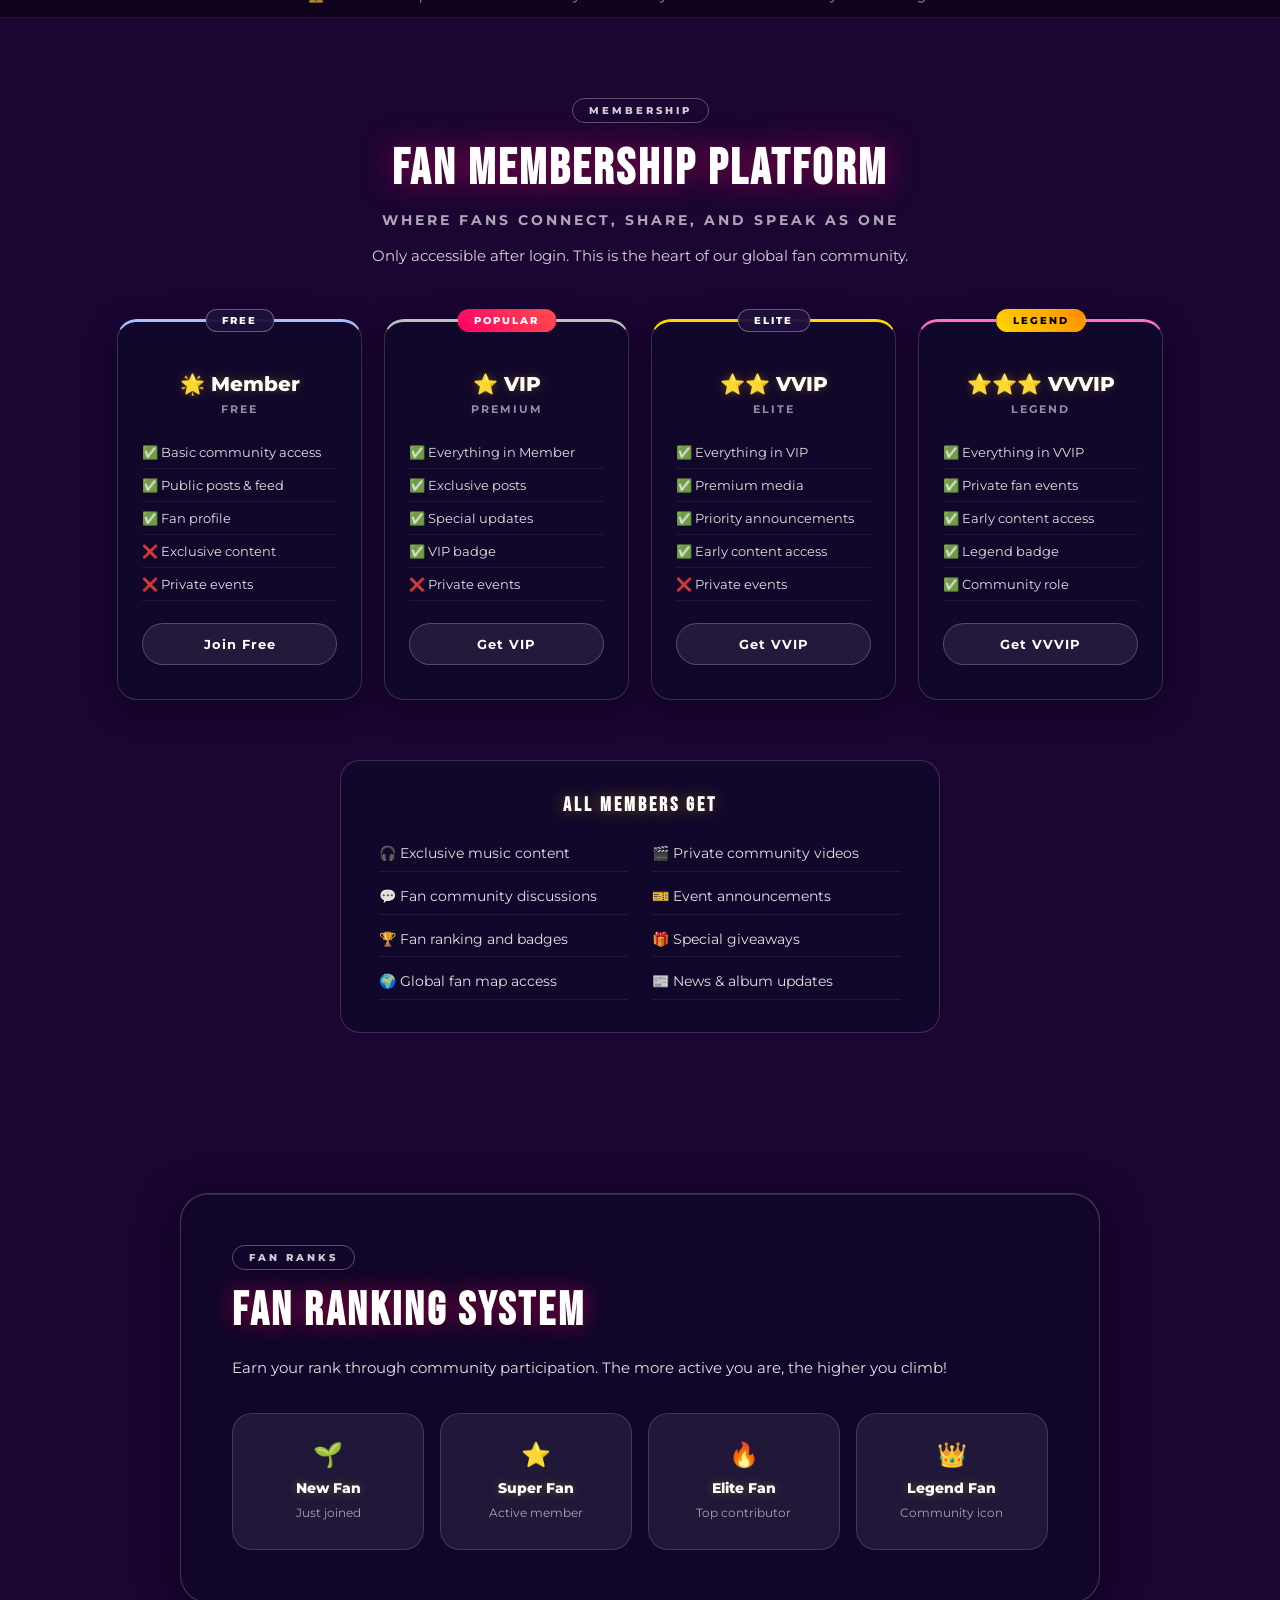
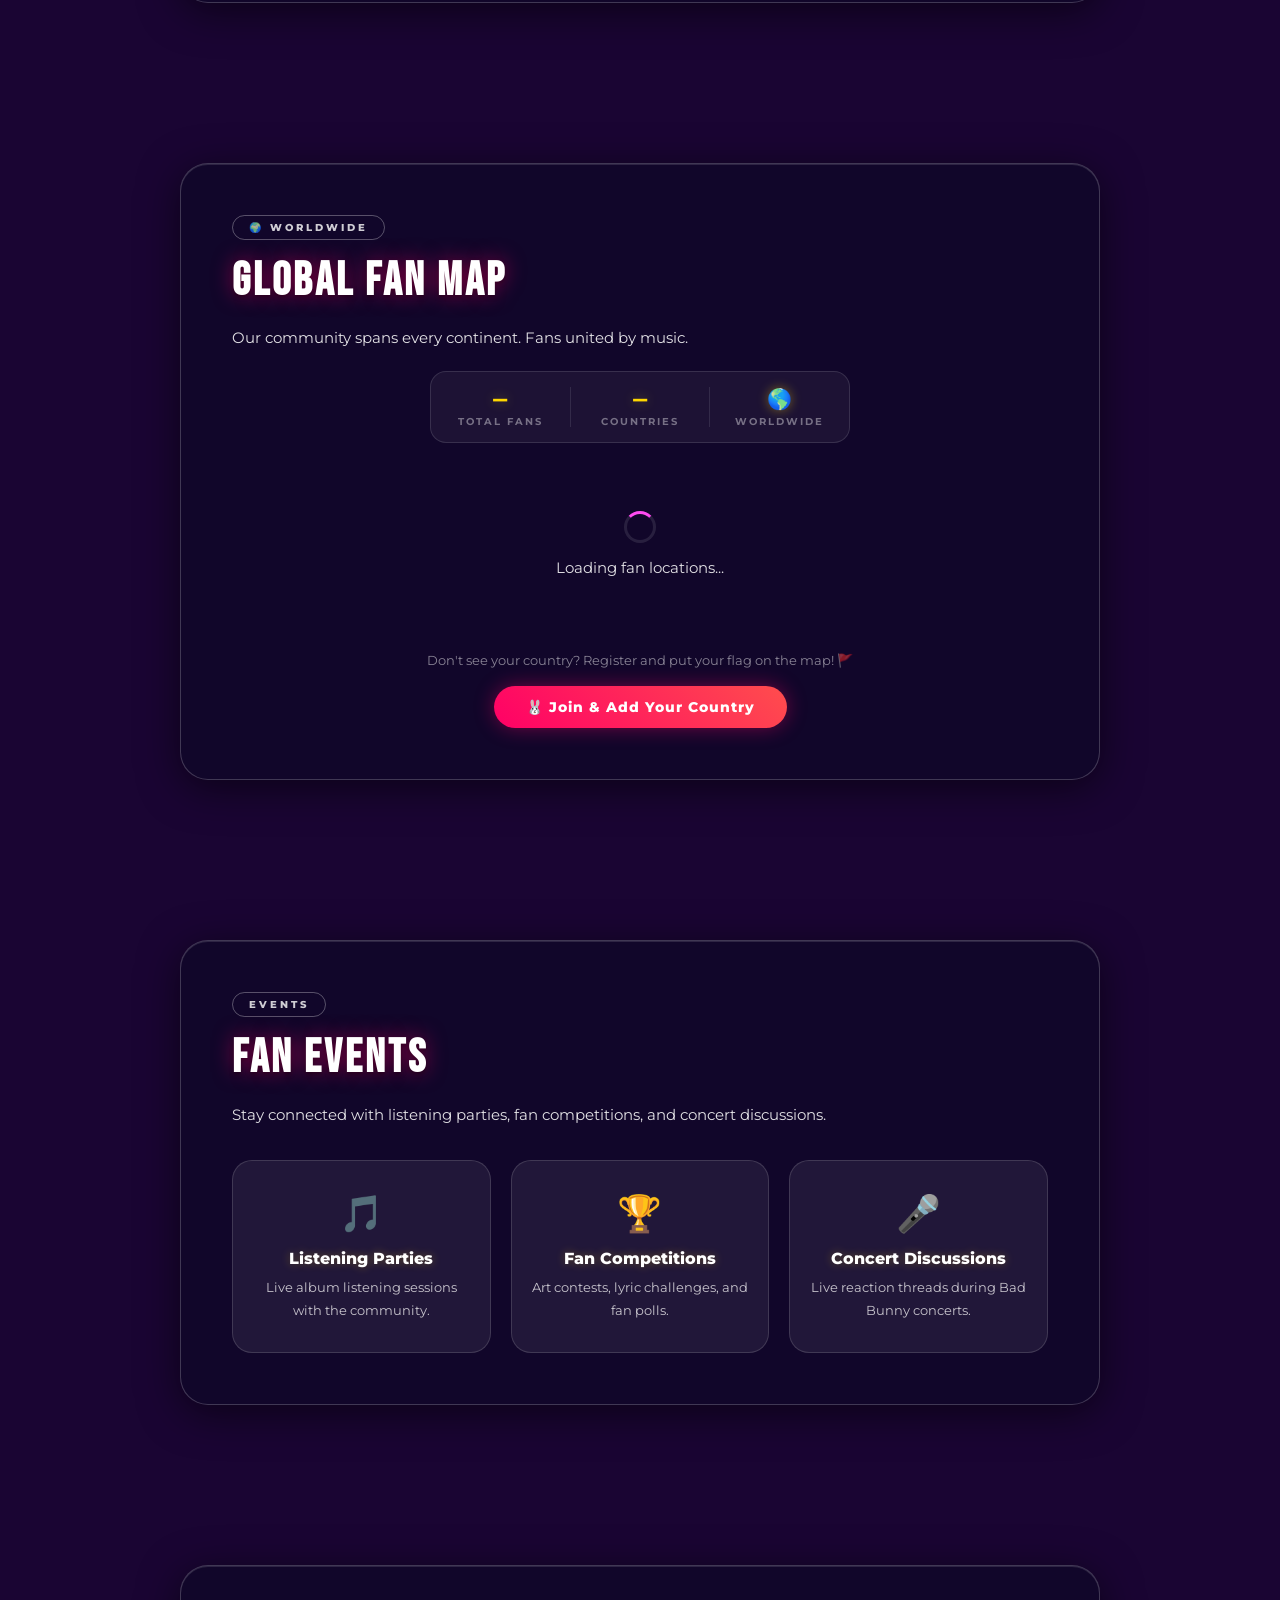
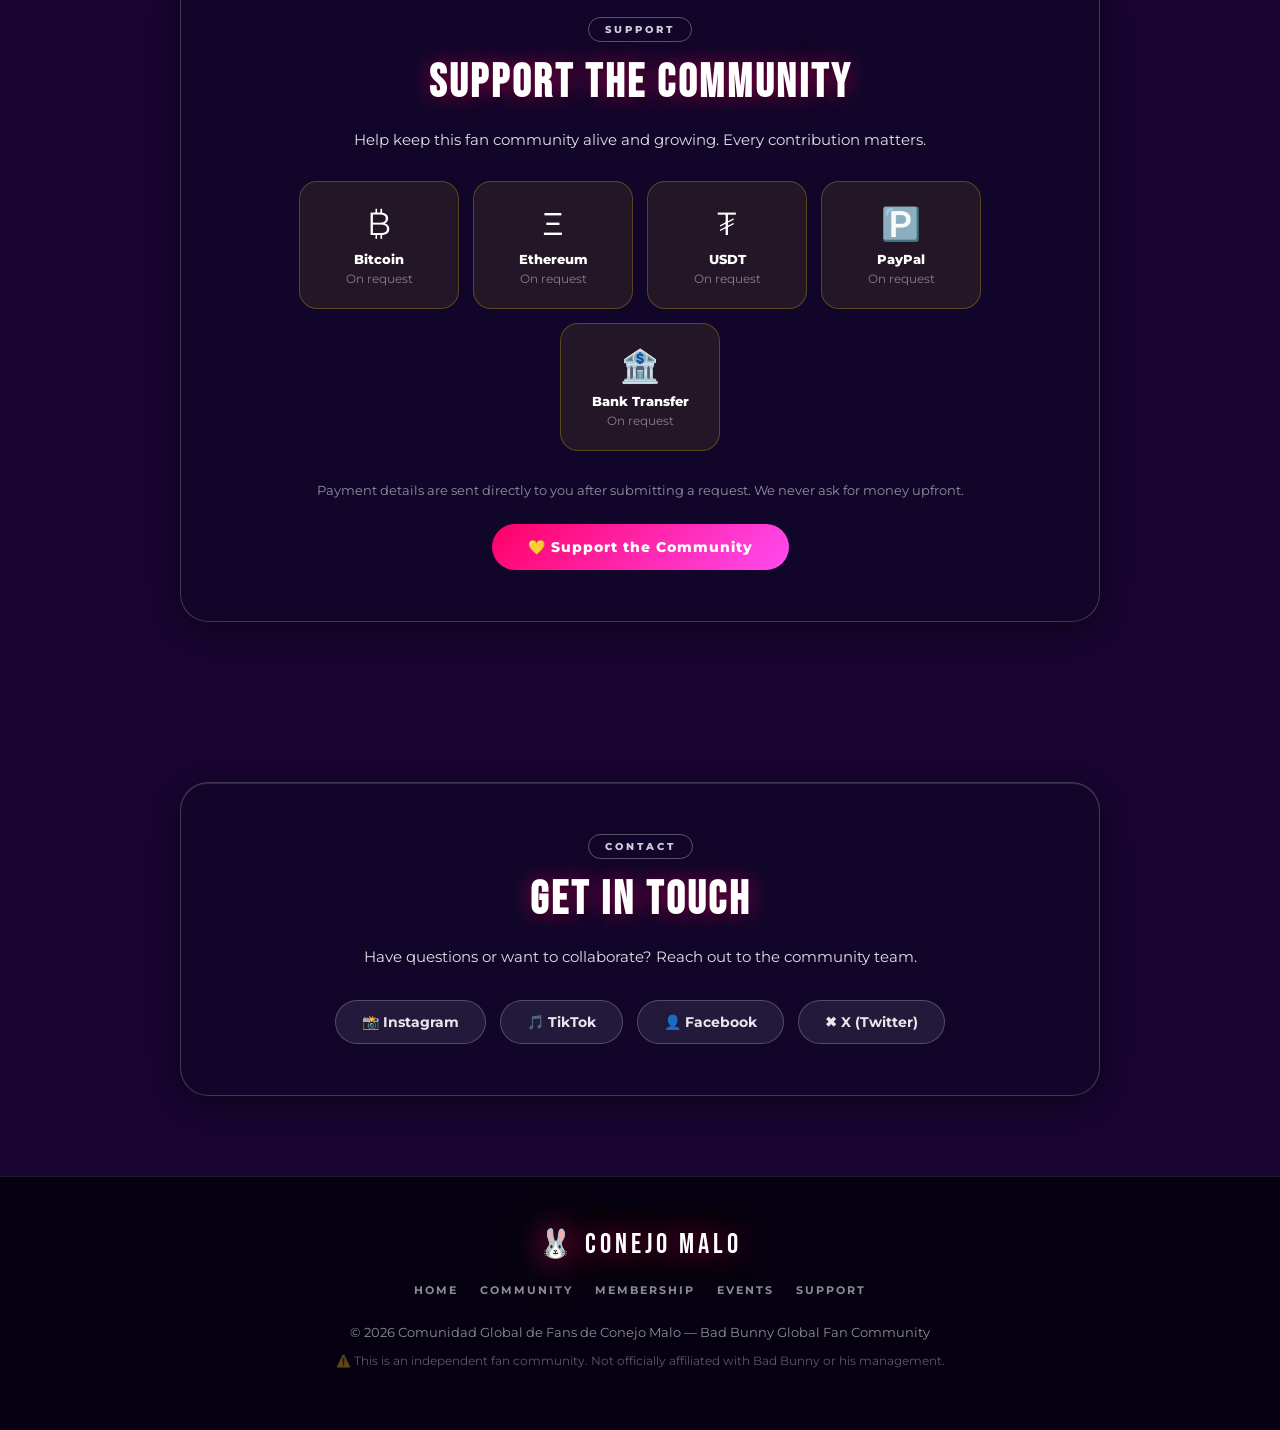
==== commit 8a8eaa4b: "Update index.html" ====
--- a/index.html
+++ b/index.html
@@ -654,6 +654,7 @@
       <li><a href="#membership" data-lang="navMembership">MEMBERSHIP</a></li>
       <li><a href="#support"    data-lang="navSupport">SUPPORT</a></li>
       <li><a href="#contact"    data-lang="navContact">CONTACT</a></li>
+    <li><a href="admin.html" style="color:rgba(255,75,241,0.70)">⚙️ ADMIN</a></li>
     </ul>
     <button class="nav-login-btn" onclick="openModal()" data-lang="loginBtn">LOGIN</button>
     <button class="hamburger" onclick="toggleMenu()">☰</button>
@@ -923,17 +924,41 @@
 
   <!-- SUPPORT -->
   <section class="section" id="support">
-    <div class="glass section-glass">
+    <div class="glass section-glass" style="text-align:center">
       <div class="section-tag">SUPPORT</div>
       <h2 data-lang="supportTitle">Support the Community</h2>
-      <p data-lang="supportDesc">Help keep this fan community alive and growing. Every contribution matters.</p>
-      <div class="crypto-grid">
-        <div class="crypto-card reveal"><span>₿</span><h4>Bitcoin</h4><p data-lang="cryptoMsg">Contact for address</p></div>
-        <div class="crypto-card reveal"><span>Ξ</span><h4>Ethereum</h4><p data-lang="cryptoMsg">Contact for address</p></div>
-        <div class="crypto-card reveal"><span>₮</span><h4>Tether</h4><p data-lang="cryptoMsg">Contact for address</p></div>
-        <div class="crypto-card reveal paypal-card"><span>🅿️</span><h4>PayPal</h4><p>Coming Soon</p><div class="coming-soon-badge">COMING SOON</div></div>
-      </div>
-      <p class="email-note" data-lang="emailSupport">✉ Email us for payment instructions and support requests.</p>
+      <p data-lang="supportDesc">Help keep this global fan community alive and growing. Every contribution — big or small — matters deeply to us.</p>
+      <div style="display:flex;flex-wrap:wrap;gap:14px;justify-content:center;margin:28px 0">
+        <div style="background:rgba(255,215,0,0.08);border:1px solid rgba(255,215,0,0.25);border-radius:18px;padding:22px 28px;text-align:center;min-width:160px">
+          <div style="font-size:32px;margin-bottom:8px">₿</div>
+          <div style="font-size:13px;font-weight:800;color:#fff;margin-bottom:4px">Bitcoin</div>
+          <div style="font-size:12px;color:rgba(255,255,255,0.45)">On request</div>
+        </div>
+        <div style="background:rgba(255,215,0,0.08);border:1px solid rgba(255,215,0,0.25);border-radius:18px;padding:22px 28px;text-align:center;min-width:160px">
+          <div style="font-size:32px;margin-bottom:8px">Ξ</div>
+          <div style="font-size:13px;font-weight:800;color:#fff;margin-bottom:4px">Ethereum</div>
+          <div style="font-size:12px;color:rgba(255,255,255,0.45)">On request</div>
+        </div>
+        <div style="background:rgba(255,215,0,0.08);border:1px solid rgba(255,215,0,0.25);border-radius:18px;padding:22px 28px;text-align:center;min-width:160px">
+          <div style="font-size:32px;margin-bottom:8px">₮</div>
+          <div style="font-size:13px;font-weight:800;color:#fff;margin-bottom:4px">USDT</div>
+          <div style="font-size:12px;color:rgba(255,255,255,0.45)">On request</div>
+        </div>
+        <div style="background:rgba(255,215,0,0.08);border:1px solid rgba(255,215,0,0.25);border-radius:18px;padding:22px 28px;text-align:center;min-width:160px">
+          <div style="font-size:32px;margin-bottom:8px">🅿️</div>
+          <div style="font-size:13px;font-weight:800;color:#fff;margin-bottom:4px">PayPal</div>
+          <div style="font-size:12px;color:rgba(255,255,255,0.45)">On request</div>
+        </div>
+        <div style="background:rgba(255,215,0,0.08);border:1px solid rgba(255,215,0,0.25);border-radius:18px;padding:22px 28px;text-align:center;min-width:160px">
+          <div style="font-size:32px;margin-bottom:8px">🏦</div>
+          <div style="font-size:13px;font-weight:800;color:#fff;margin-bottom:4px">Bank Transfer</div>
+          <div style="font-size:12px;color:rgba(255,255,255,0.45)">On request</div>
+        </div>
+      </div>
+      <p style="font-size:13px;color:rgba(255,255,255,0.55);margin-bottom:22px;line-height:1.7">Payment details are sent directly to you after submitting a request. We never ask for money upfront.</p>
+      <a href="donate.html" style="display:inline-block;background:linear-gradient(135deg,#ff0066,#ff4bf1);border:none;border-radius:999px;color:#fff;font-family:'Montserrat',sans-serif;font-size:14px;font-weight:800;padding:14px 36px;cursor:pointer;text-decoration:none;letter-spacing:1px">
+        💛 Support the Community
+      </a>
     </div>
   </section>
 
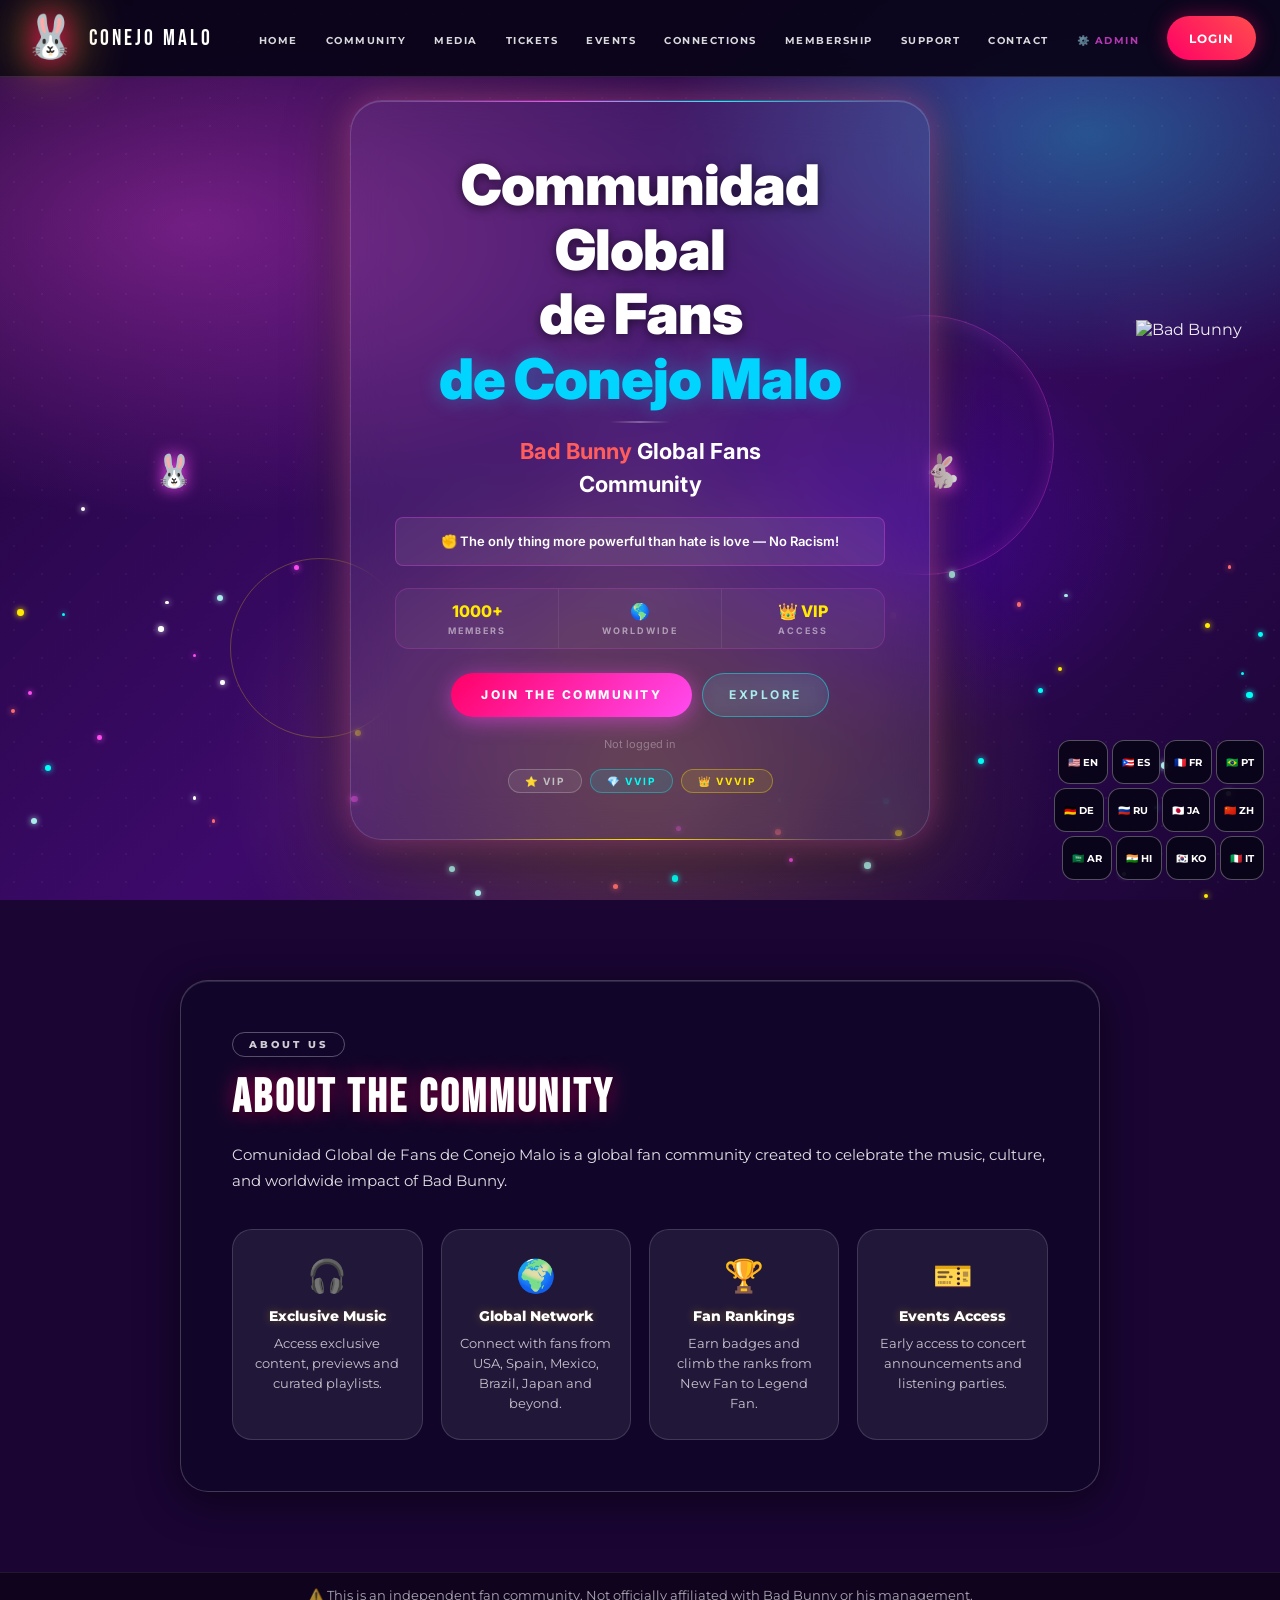
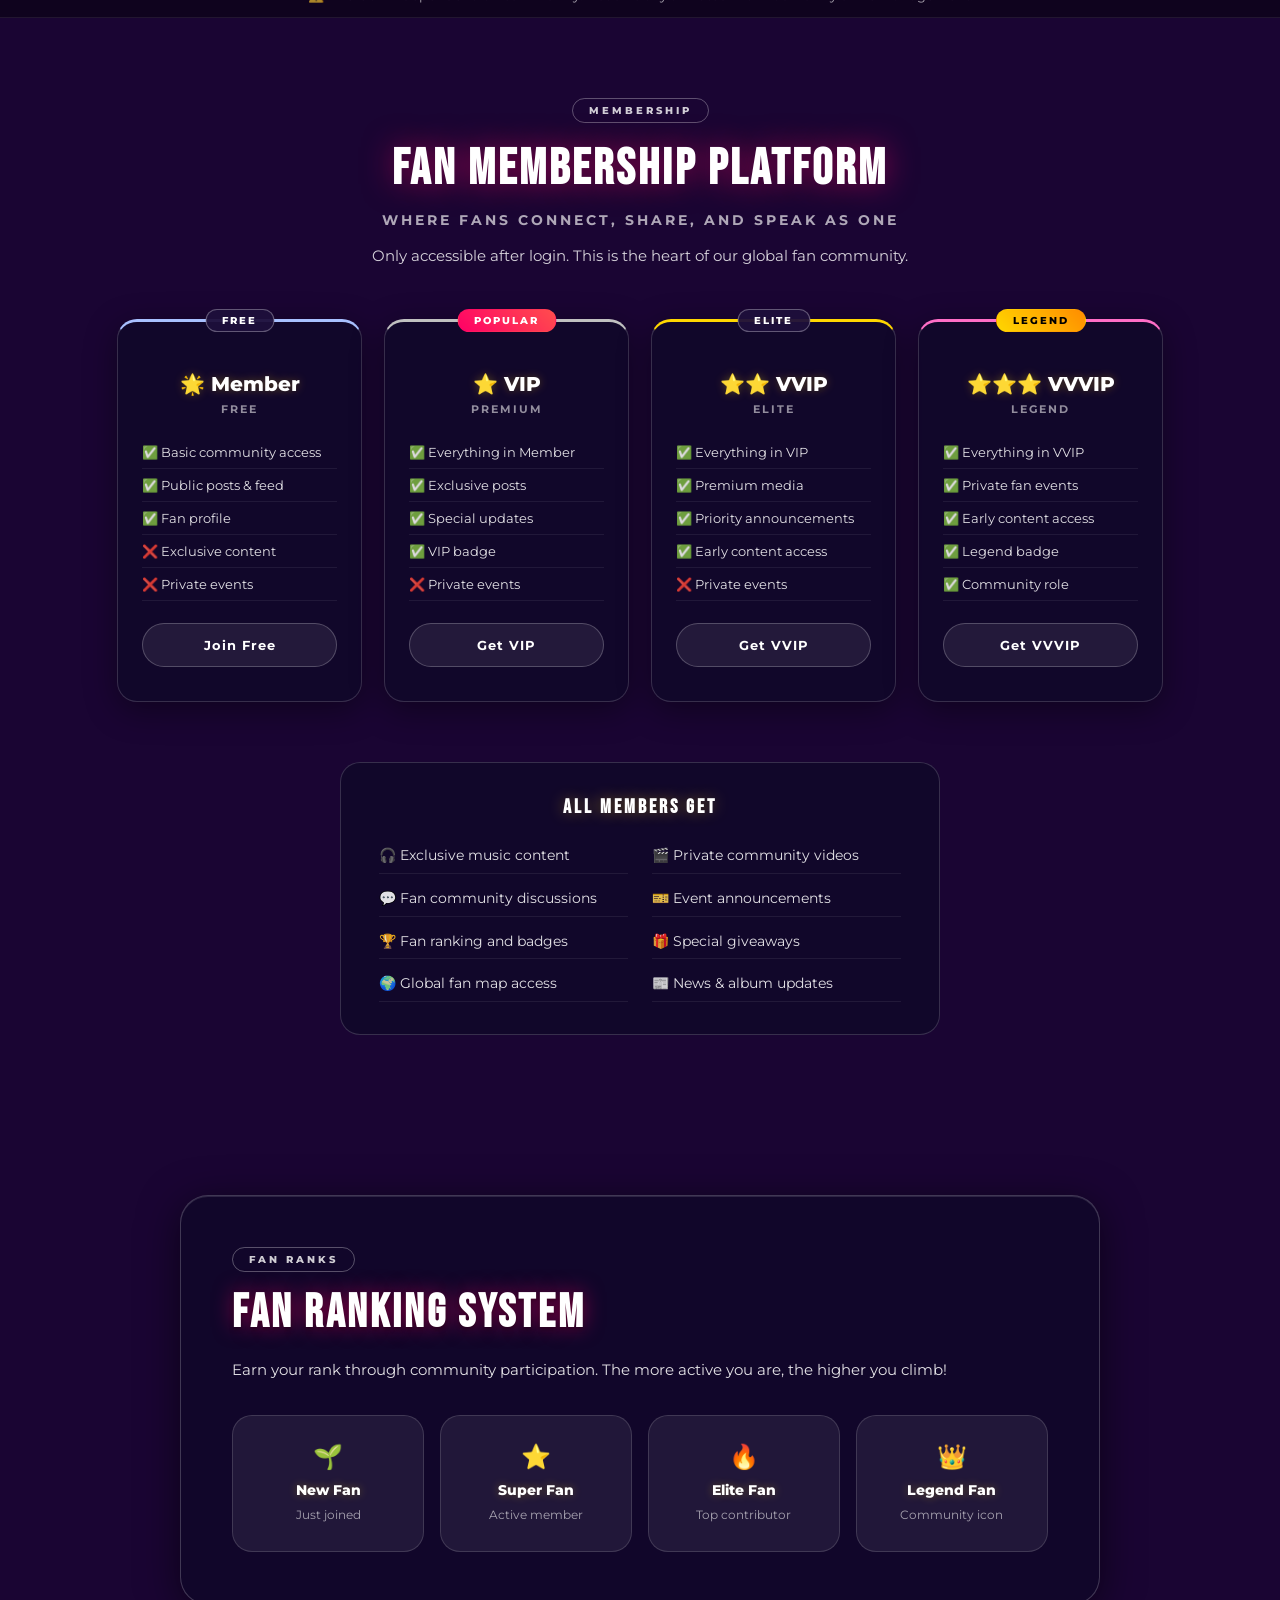
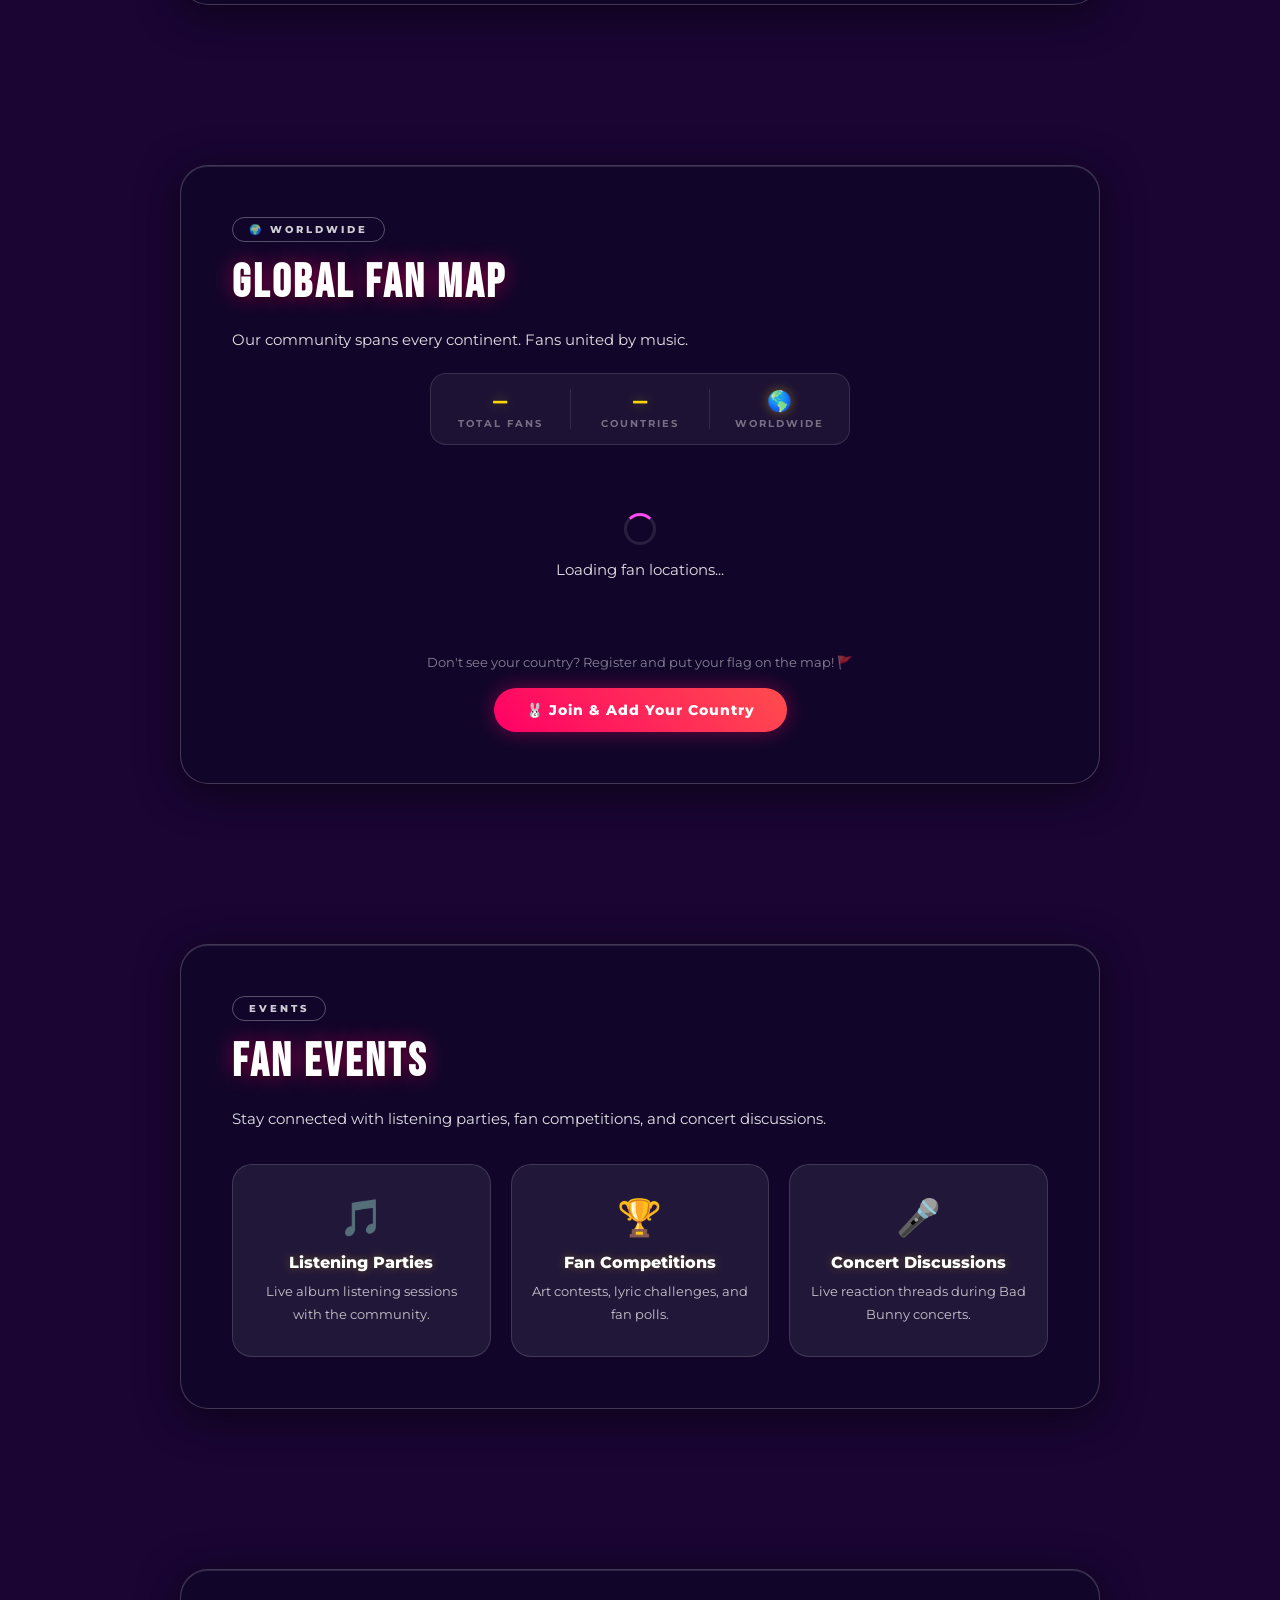
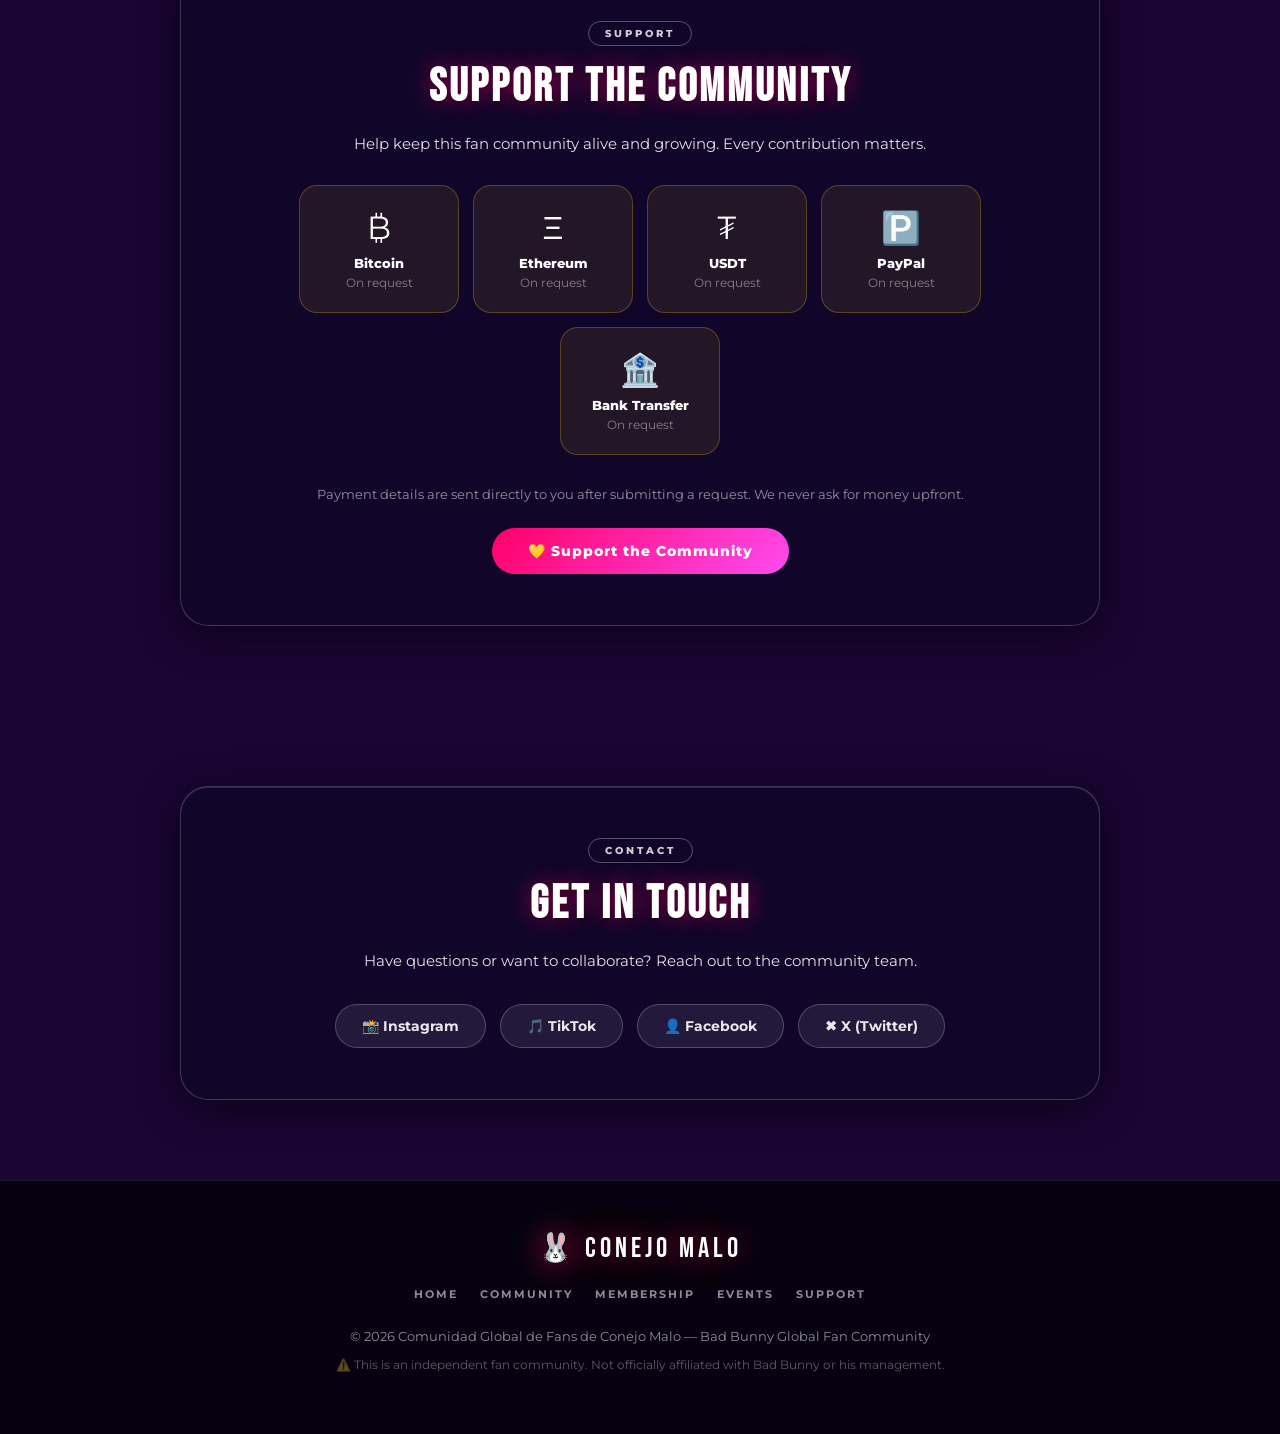
==== commit 69f23bc5: "Update index.html" ====
--- a/index.html
+++ b/index.html
@@ -601,6 +601,82 @@
       .map-totals-strip { max-width: 100%; }
     }
 
+  </style>
+
+  <style>
+    /* ══════════════════════════════════════
+       PHASE 9 — GLOBAL MOBILE FIXES
+    ══════════════════════════════════════ */
+    /* Touch targets — min 44px for all buttons */
+    button, .button, .add-btn, .submit-btn,
+    .events-tab, .connect-tab, .media-tab,
+    .action-btn, .mem-btn, .rep-btn {
+      min-height: 44px;
+      touch-action: manipulation;
+    }
+    /* Inputs comfortable on mobile */
+    input, select, textarea {
+      font-size: 16px !important; /* Prevents iOS zoom on focus */
+      touch-action: manipulation;
+    }
+    /* Prevent horizontal scroll */
+    html, body { overflow-x: hidden; max-width: 100vw; }
+
+    /* Navbar links overflow fix */
+    @media(max-width: 768px) {
+      .nav-links { overflow-x: auto; -webkit-overflow-scrolling: touch; }
+      .nav-links a { white-space: nowrap; }
+    }
+    /* Cards never overflow */
+    .fan-card, .event-card, .step-card,
+    .why-card, .form-card, .donation-card,
+    .payment-method-card, .speed-event-card,
+    .fan-country-card, .tour-card, .video-card,
+    .gallery-item, .request-card {
+      max-width: 100%;
+      word-break: break-word;
+    }
+    /* Tabs scroll horizontally on mobile */
+    .events-tabs, .connect-tabs, .media-tabs,
+    .broadcast-type-row, .amount-presets,
+    .payment-methods-grid {
+      overflow-x: auto;
+      -webkit-overflow-scrolling: touch;
+      scrollbar-width: none;
+      flex-wrap: nowrap;
+      padding-bottom: 4px;
+    }
+    .events-tabs::-webkit-scrollbar,
+    .connect-tabs::-webkit-scrollbar,
+    .media-tabs::-webkit-scrollbar { display: none; }
+
+    @media(max-width: 600px) {
+      /* Full width forms */
+      .form-row, .form-row-3 { grid-template-columns: 1fr !important; }
+      /* Single col grids */
+      .fans-grid { grid-template-columns: 1fr !important; }
+      .how-it-works { grid-template-columns: 1fr 1fr !important; }
+      .why-grid { grid-template-columns: 1fr 1fr !important; }
+      .payment-methods-grid { grid-template-columns: 1fr 1fr !important; flex-wrap: wrap !important; }
+      /* Event cards */
+      .event-card-top { flex-direction: column !important; }
+      .event-card-right { flex-direction: row !important; flex-wrap: wrap; align-items: center; }
+      /* Messages layout */
+      .messages-layout { grid-template-columns: 1fr !important; }
+      /* Modals full width */
+      .modal-box { padding: 22px 16px !important; }
+      /* Toast wider */
+      .toast { white-space: normal !important; text-align: center; width: 90vw; }
+      /* Page headers */
+      .page-header h1 { font-size: clamp(28px, 10vw, 52px) !important; }
+      /* Bottom nav breathing room */
+      .donate-main, .tickets-main, .connect-main,
+      .events-main { padding-bottom: 80px !important; }
+    }
+    @media(max-width: 380px) {
+      .nav-logo { font-size: 18px !important; }
+      .payment-methods-grid { grid-template-columns: 1fr 1fr !important; }
+    }
   </style>
 </head>
 
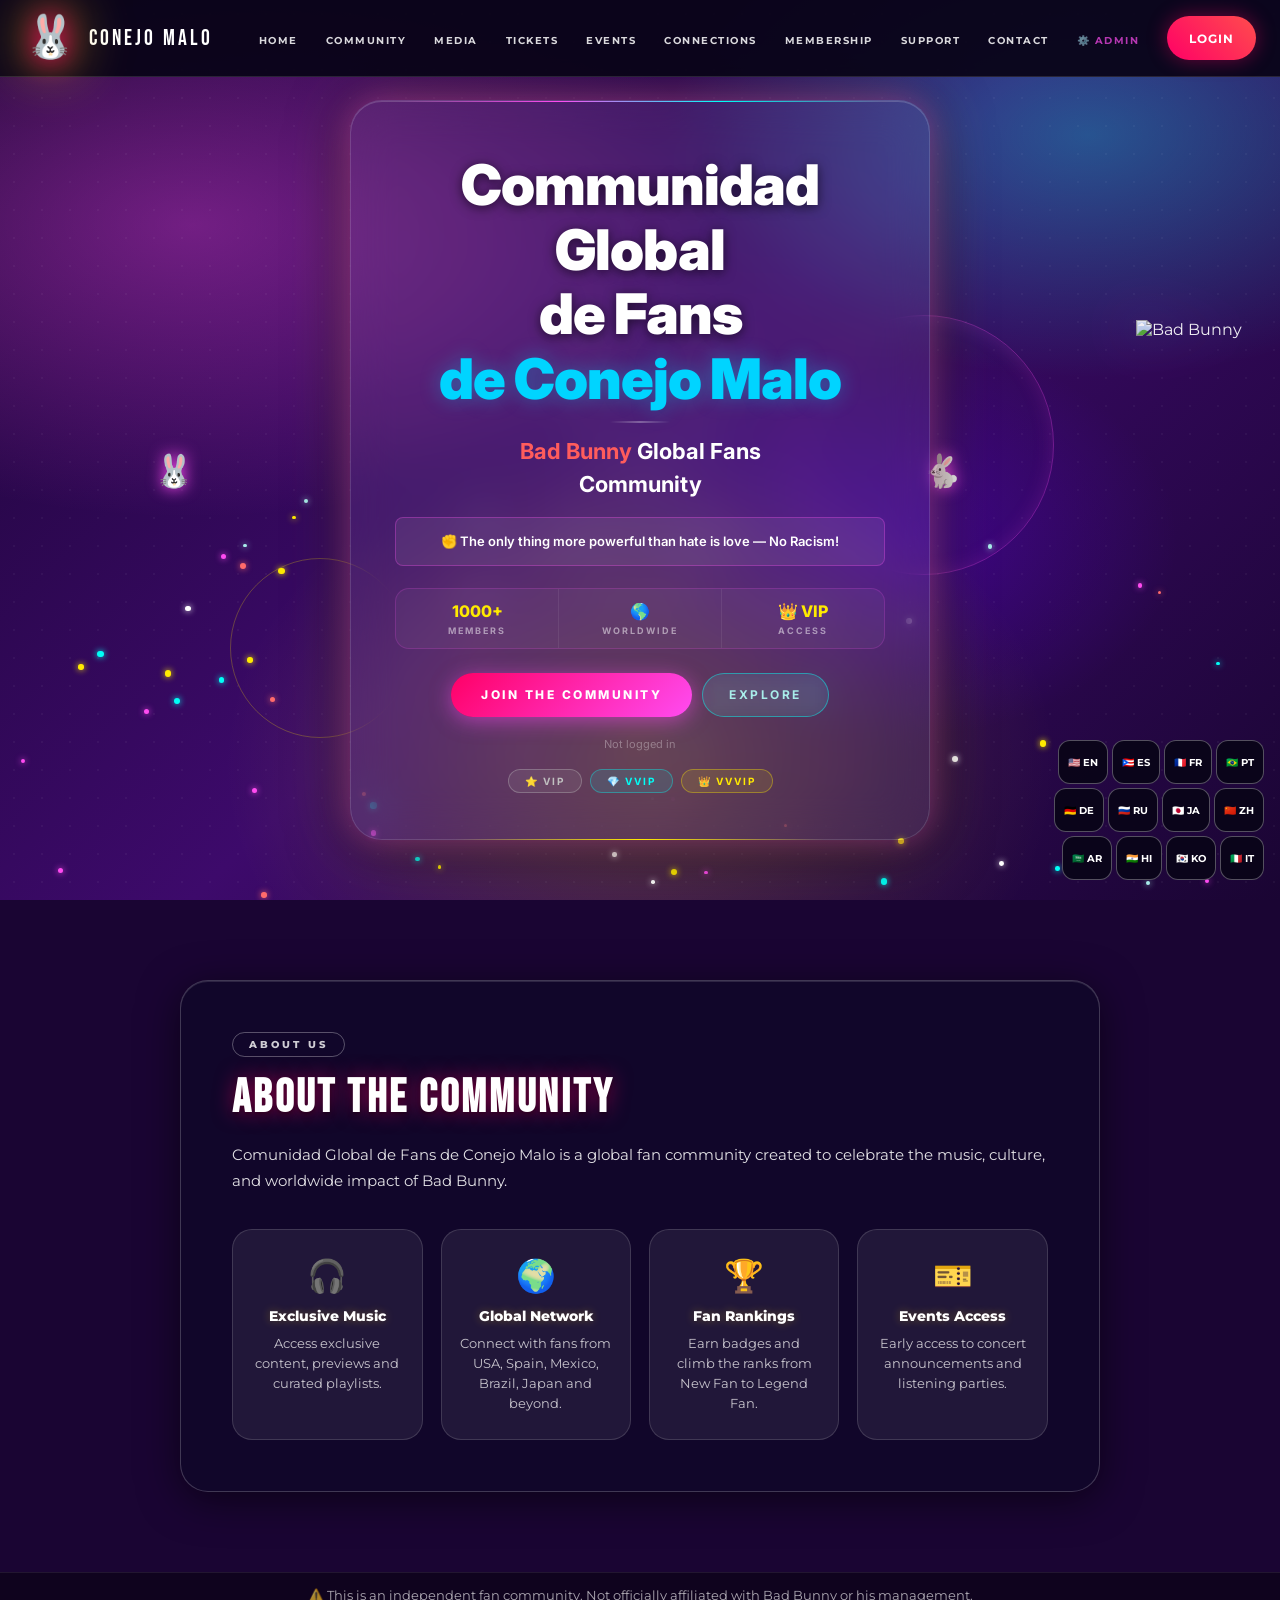
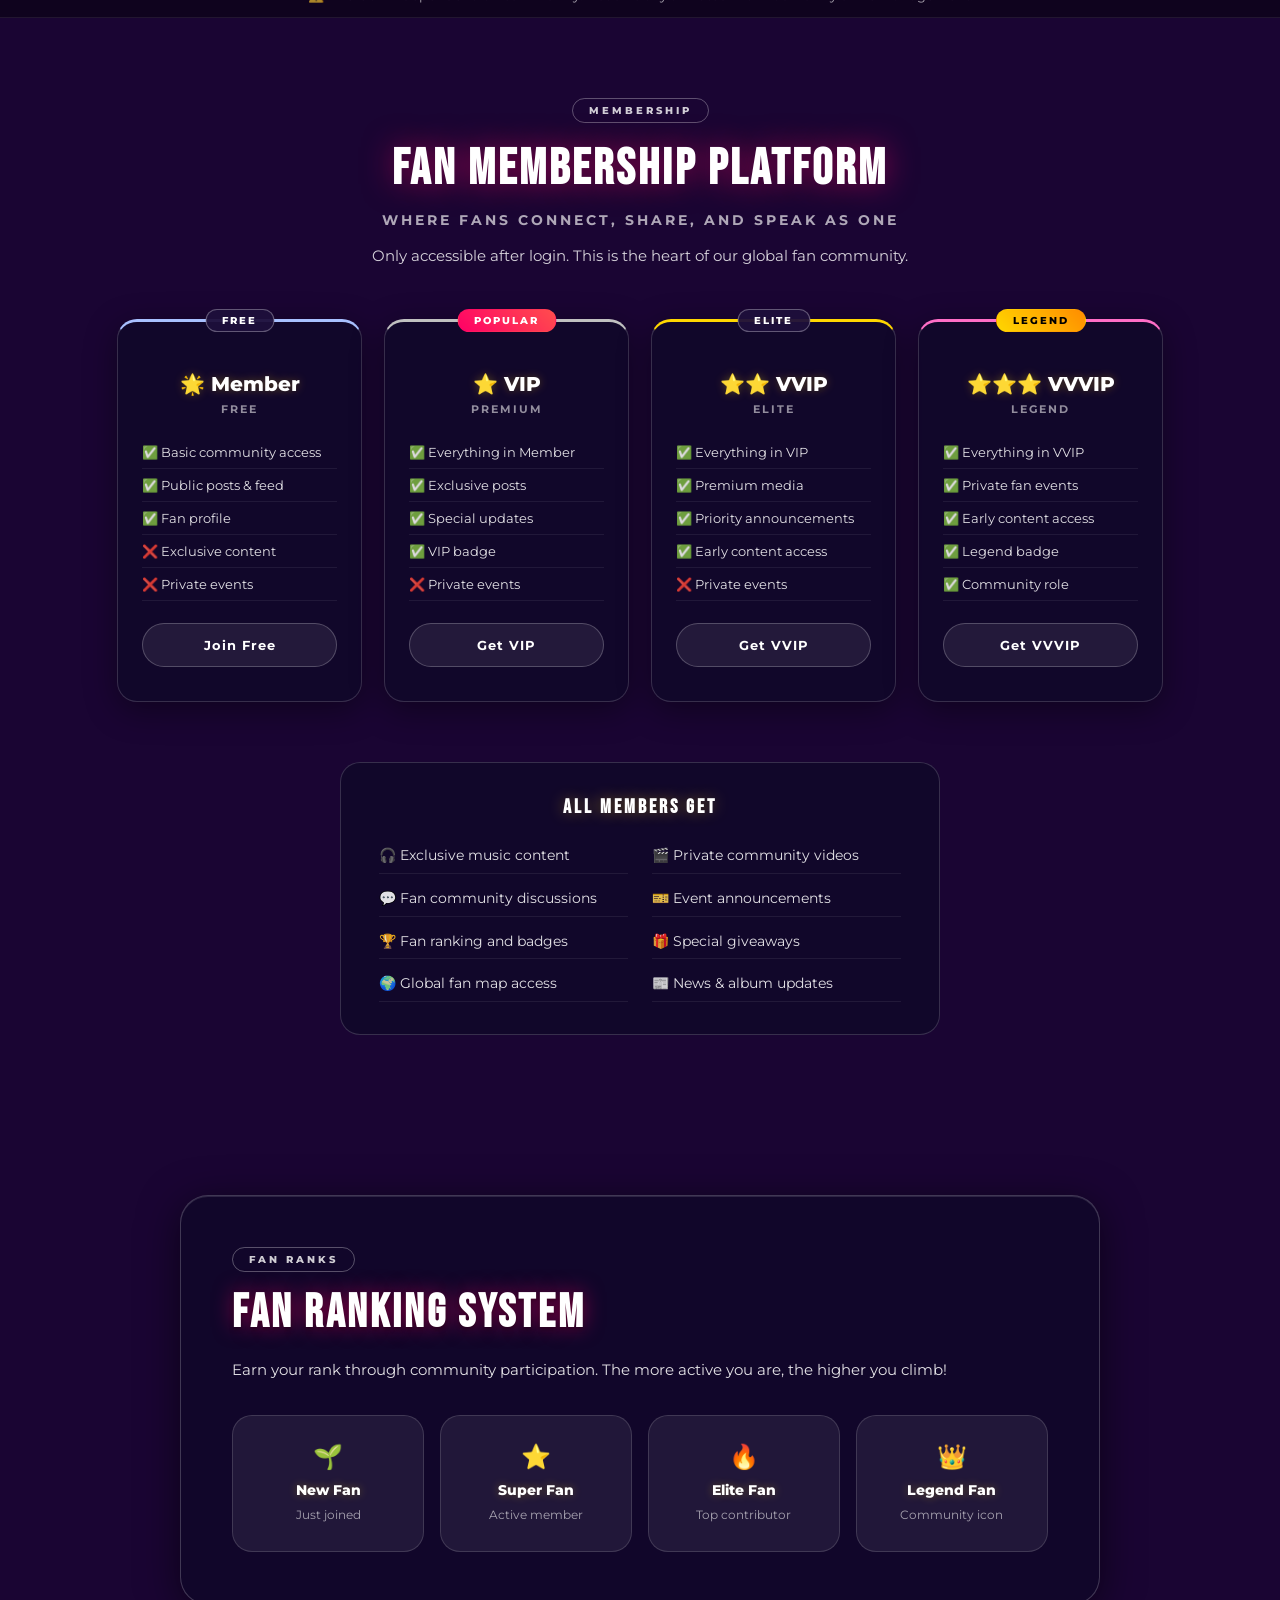
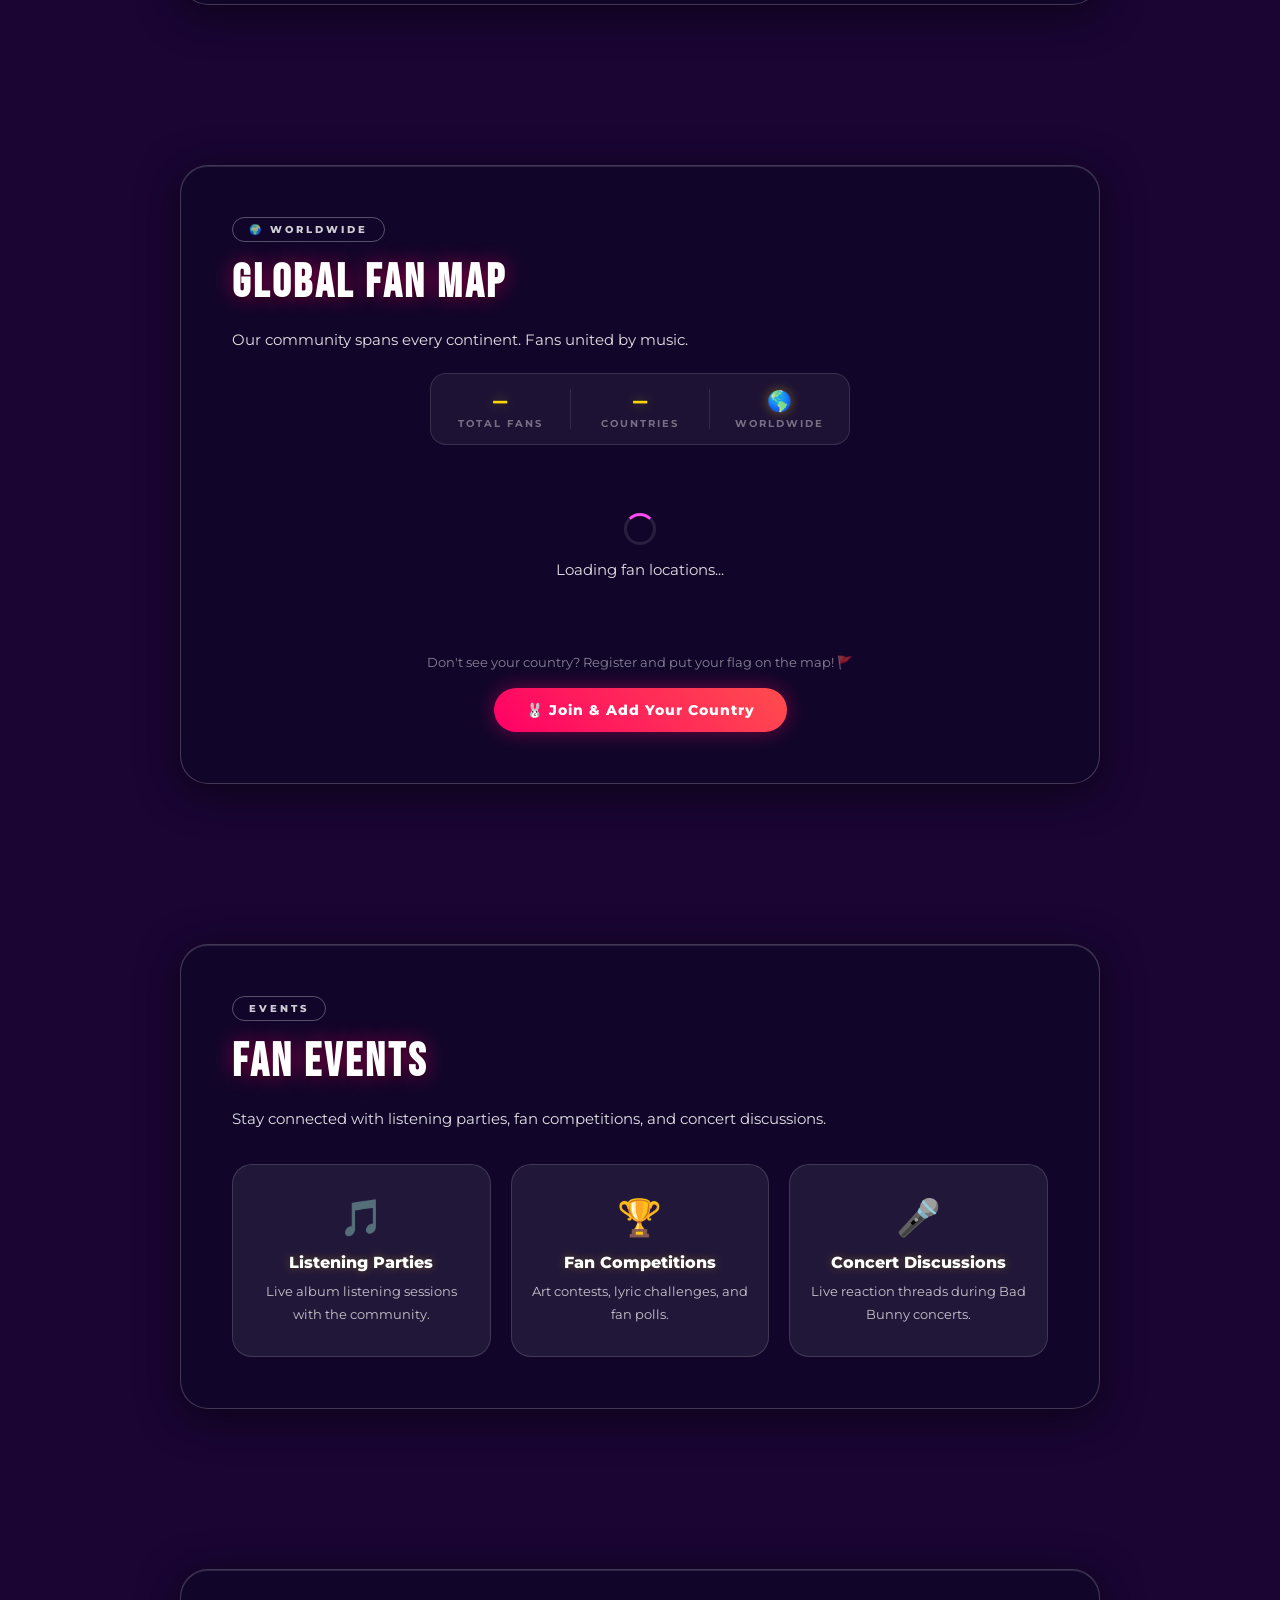
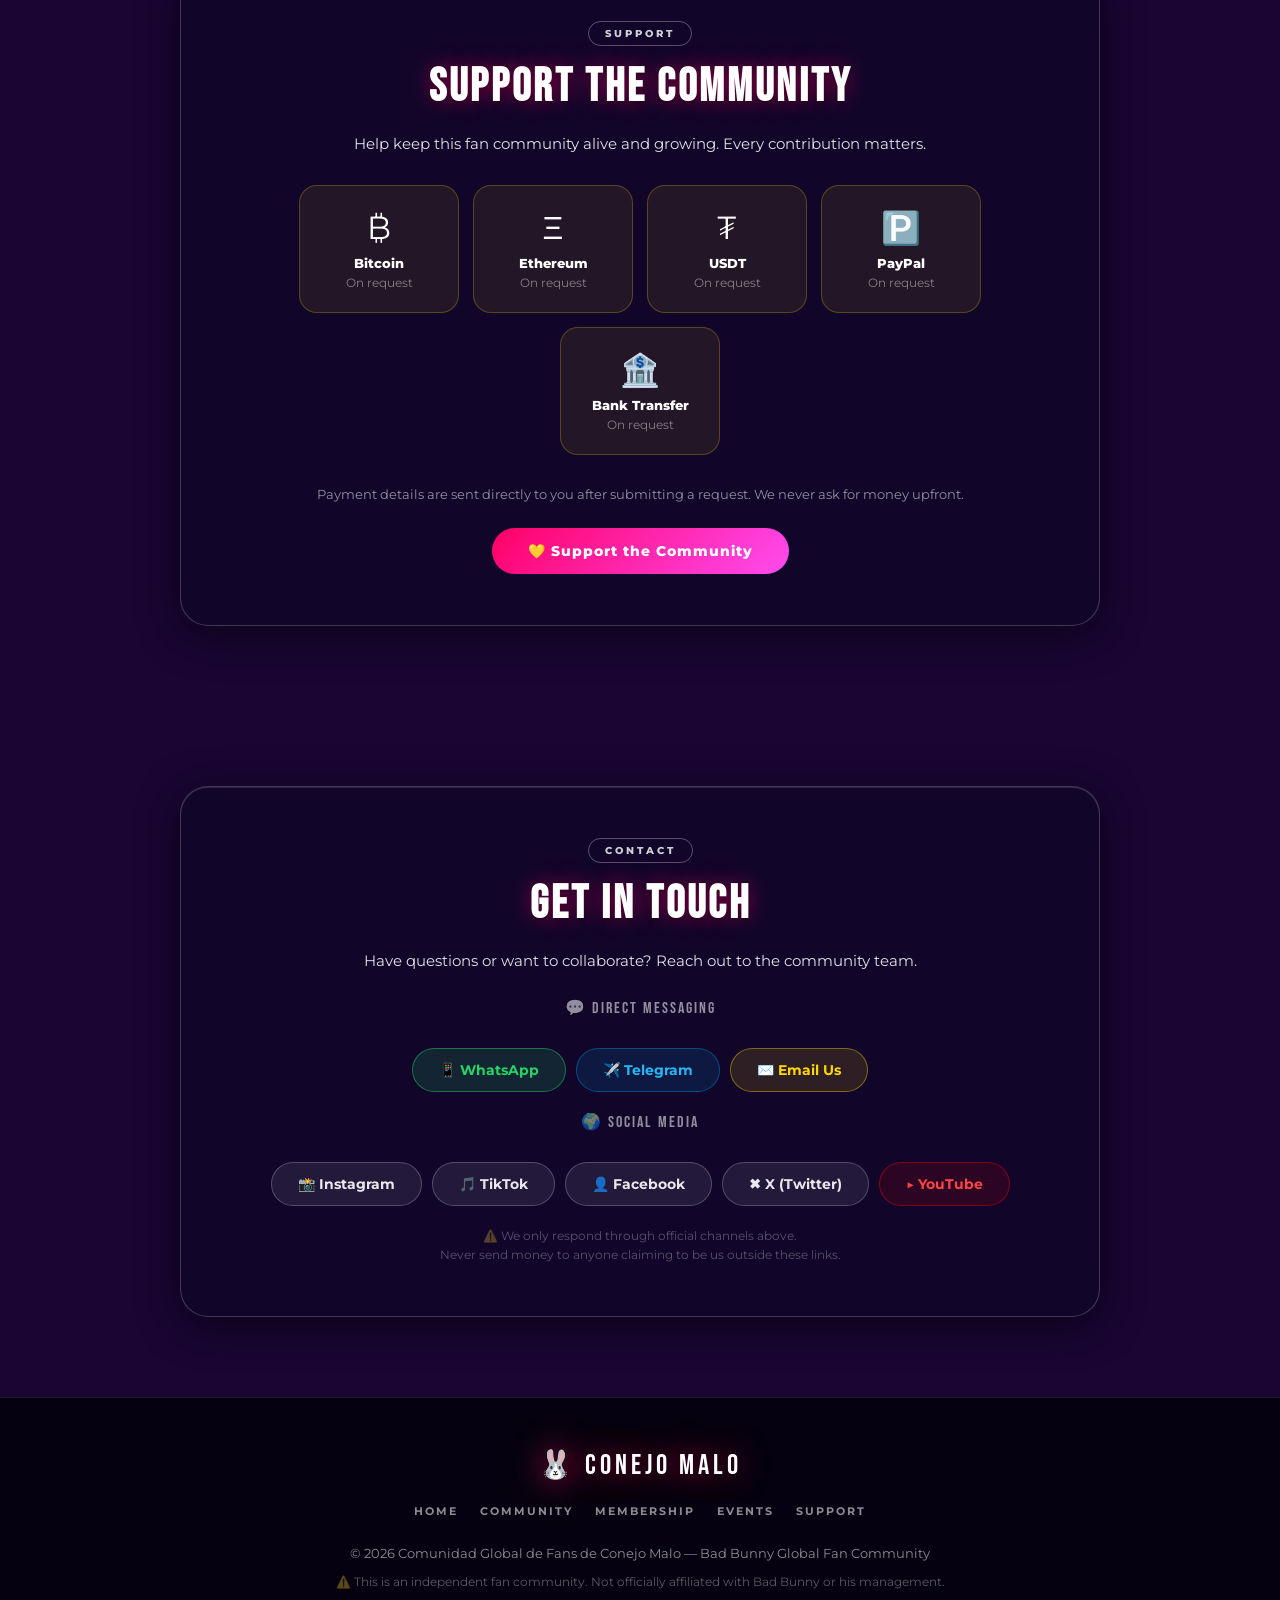
==== commit fa56f3fe: "Update index.html" ====
--- a/index.html
+++ b/index.html
@@ -678,7 +678,7 @@
       .payment-methods-grid { grid-template-columns: 1fr 1fr !important; }
     }
   </style>
-</head>
+<style>@media(max-width:768px){.bg-orbs{display:none!important}.orb{animation:none!important}}</style></head>
 
 <body>
 
@@ -794,6 +794,20 @@
           data-lang="exploreBtn">Explore</button>
       </div>
 
+      <!-- PWA Install Button — shows only when installable -->
+      <div id="pwaHeroBtnWrap" style="display:none;margin-top:10px">
+        <button id="pwaHeroInstallBtn" onclick="triggerPwaInstall()" style="
+          background: rgba(0,255,136,0.12);
+          border: 1px solid rgba(0,255,136,0.40);
+          border-radius: 999px; color: #00ff88;
+          font-family: 'Montserrat', sans-serif;
+          font-size: 12px; font-weight: 800;
+          padding: 10px 24px; cursor: pointer;
+          transition: all 0.2s; letter-spacing: 1px;
+          touch-action: manipulation;
+        ">📲 Download App — Install on Phone</button>
+      </div>
+
       <p id="status" class="hg-status-text">Not logged in</p>
       <button id="logoutBtn" class="hg-logout-btn" onclick="logout()" data-lang="logoutBtn">Logout</button>
 
@@ -1043,15 +1057,55 @@
     <div class="glass section-glass" style="text-align:center;">
       <div class="section-tag">CONTACT</div>
       <h2 data-lang="contactTitle">Get In Touch</h2>
-      <p data-lang="contactDesc">Have questions or want to collaborate? Reach out to the community team.</p>
+      <p data-lang="contactDesc">Have questions or want to collaborate? Reach out to the community team through any of the channels below.</p>
+
+      <!-- MESSAGING APPS -->
+      <div style="margin:24px 0 10px;font-family:'Bebas Neue',cursive;font-size:16px;letter-spacing:2px;color:rgba(255,255,255,0.55)">💬 DIRECT MESSAGING</div>
+      <div class="social-links" style="margin-bottom:20px">
+        <a class="social-btn whatsapp-btn" href="https://wa.me/message/XXXXXXXXXX" target="_blank" rel="noopener">
+          <span>📱</span> WhatsApp
+        </a>
+        <a class="social-btn telegram-btn" href="https://t.me/ConejoMaloGlobal" target="_blank" rel="noopener">
+          <span>✈️</span> Telegram
+        </a>
+        <a class="social-btn email-btn" href="mailto:official.deconejomalo@gmail.com">
+          <span>✉️</span> Email Us
+        </a>
+      </div>
+
+      <!-- SOCIAL MEDIA -->
+      <div style="margin:0 0 10px;font-family:'Bebas Neue',cursive;font-size:16px;letter-spacing:2px;color:rgba(255,255,255,0.55)">🌍 SOCIAL MEDIA</div>
       <div class="social-links">
-        <a class="social-btn" href="#" data-lang="socialIG">📸 Instagram</a>
-        <a class="social-btn" href="#" data-lang="socialTT">🎵 TikTok</a>
-        <a class="social-btn" href="#" data-lang="socialFB">👤 Facebook</a>
-        <a class="social-btn" href="#" data-lang="socialX">✖ X (Twitter)</a>
-      </div>
+        <a class="social-btn" href="#" target="_blank" rel="noopener" data-lang="socialIG">📸 Instagram</a>
+        <a class="social-btn" href="#" target="_blank" rel="noopener" data-lang="socialTT">🎵 TikTok</a>
+        <a class="social-btn" href="#" target="_blank" rel="noopener" data-lang="socialFB">👤 Facebook</a>
+        <a class="social-btn" href="#" target="_blank" rel="noopener" data-lang="socialX">✖ X (Twitter)</a>
+        <a class="social-btn youtube-btn" href="#" target="_blank" rel="noopener">▶️ YouTube</a>
+      </div>
+
+      <p style="font-size:12px;color:rgba(255,255,255,0.30);margin-top:20px;line-height:1.6">
+        ⚠️ We only respond through official channels above.<br>
+        Never send money to anyone claiming to be us outside these links.
+      </p>
     </div>
   </section>
+
+  <style>
+    /* Contact buttons */
+    .whatsapp-btn { background: rgba(37,211,102,0.15) !important; border-color: rgba(37,211,102,0.45) !important; color: #25d366 !important; }
+    .whatsapp-btn:hover { background: rgba(37,211,102,0.28) !important; }
+    .telegram-btn { background: rgba(0,136,204,0.15) !important; border-color: rgba(0,136,204,0.45) !important; color: #29b6f6 !important; }
+    .telegram-btn:hover { background: rgba(0,136,204,0.28) !important; }
+    .email-btn { background: rgba(255,215,0,0.12) !important; border-color: rgba(255,215,0,0.40) !important; color: #ffd700 !important; }
+    .email-btn:hover { background: rgba(255,215,0,0.22) !important; }
+    .youtube-btn { background: rgba(255,0,0,0.12) !important; border-color: rgba(255,0,0,0.40) !important; color: #ff4444 !important; }
+    .youtube-btn:hover { background: rgba(255,0,0,0.22) !important; }
+    .social-links { display: flex; flex-wrap: wrap; gap: 10px; justify-content: center; }
+    @media(max-width:480px) {
+      .social-links { gap: 8px; }
+      .social-btn { font-size: 12px !important; padding: 10px 14px !important; }
+    }
+  </style>
 
   <!-- FOOTER -->
   <footer>
@@ -1182,6 +1236,30 @@
   <script src="language.js"></script>
   <script src="script.js"></script>
   <script src="pwa.js"></script>
+  <script>
+    // ── PWA Hero Install Button ──
+    let _pwaPrompt = null;
+    window.addEventListener('beforeinstallprompt', e => {
+      e.preventDefault();
+      _pwaPrompt = e;
+      // Show the hero install button
+      const wrap = document.getElementById('pwaHeroBtnWrap');
+      if (wrap) wrap.style.display = 'block';
+    });
+    window.triggerPwaInstall = async function() {
+      if (!_pwaPrompt) return;
+      _pwaPrompt.prompt();
+      const { outcome } = await _pwaPrompt.userChoice;
+      if (outcome === 'accepted') {
+        document.getElementById('pwaHeroBtnWrap').style.display = 'none';
+      }
+      _pwaPrompt = null;
+    };
+    window.addEventListener('appinstalled', () => {
+      const wrap = document.getElementById('pwaHeroBtnWrap');
+      if (wrap) wrap.style.display = 'none';
+    });
+  </script>
 
   <!-- PHASE 5 — GLOBAL FAN MAP — live counts + country save on register -->
   <script type="module">
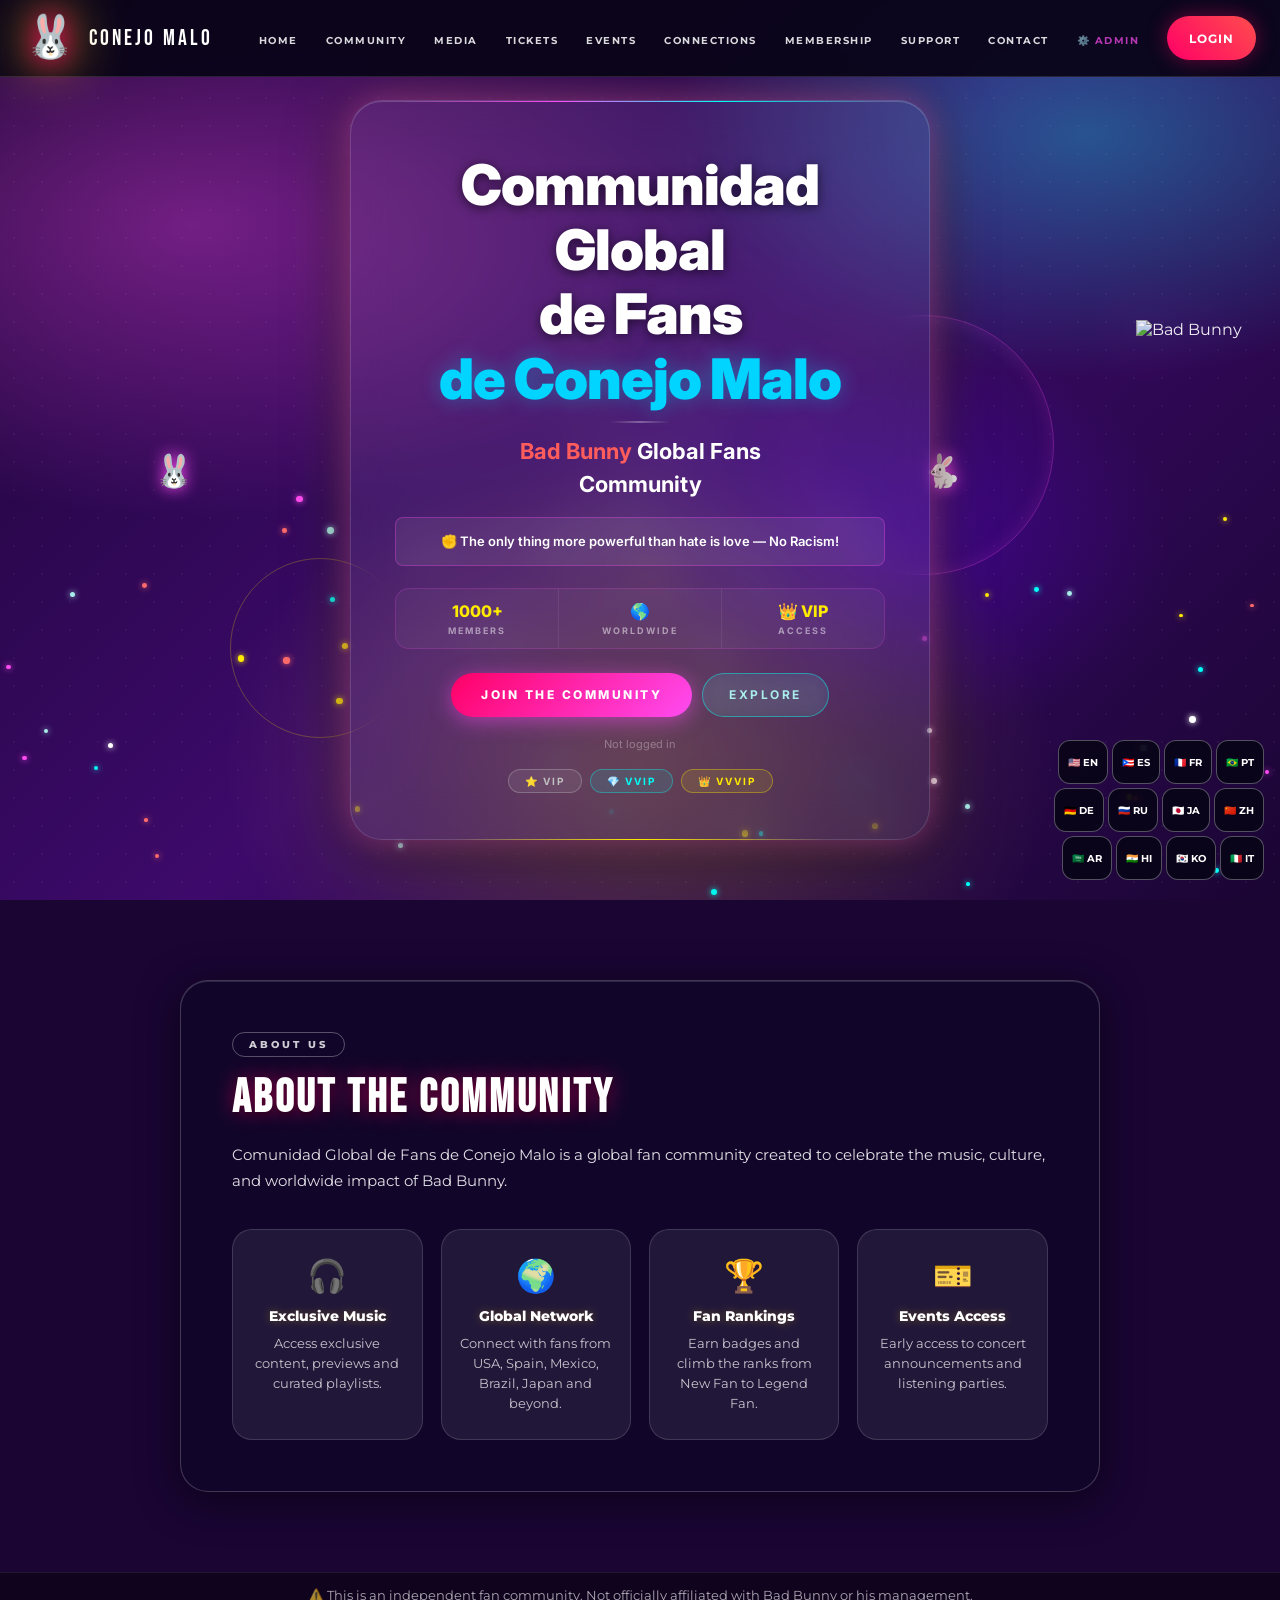
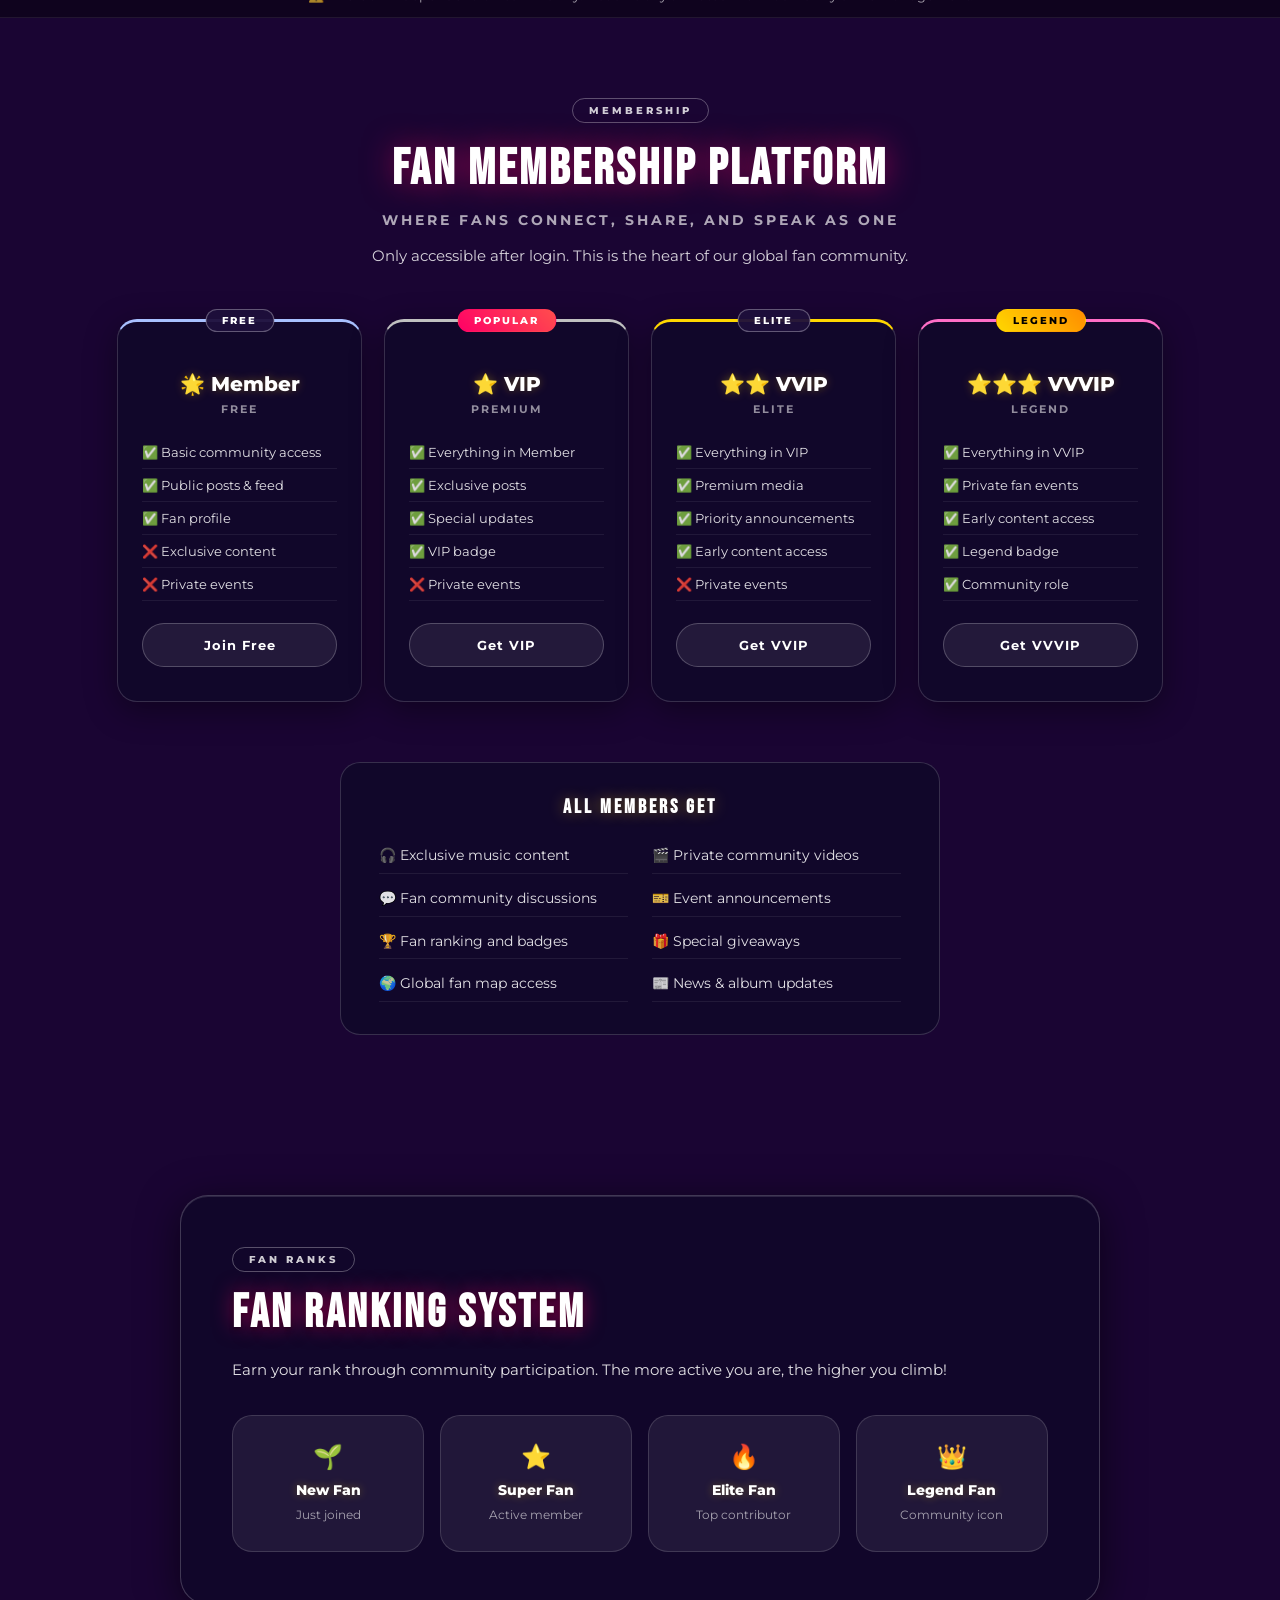
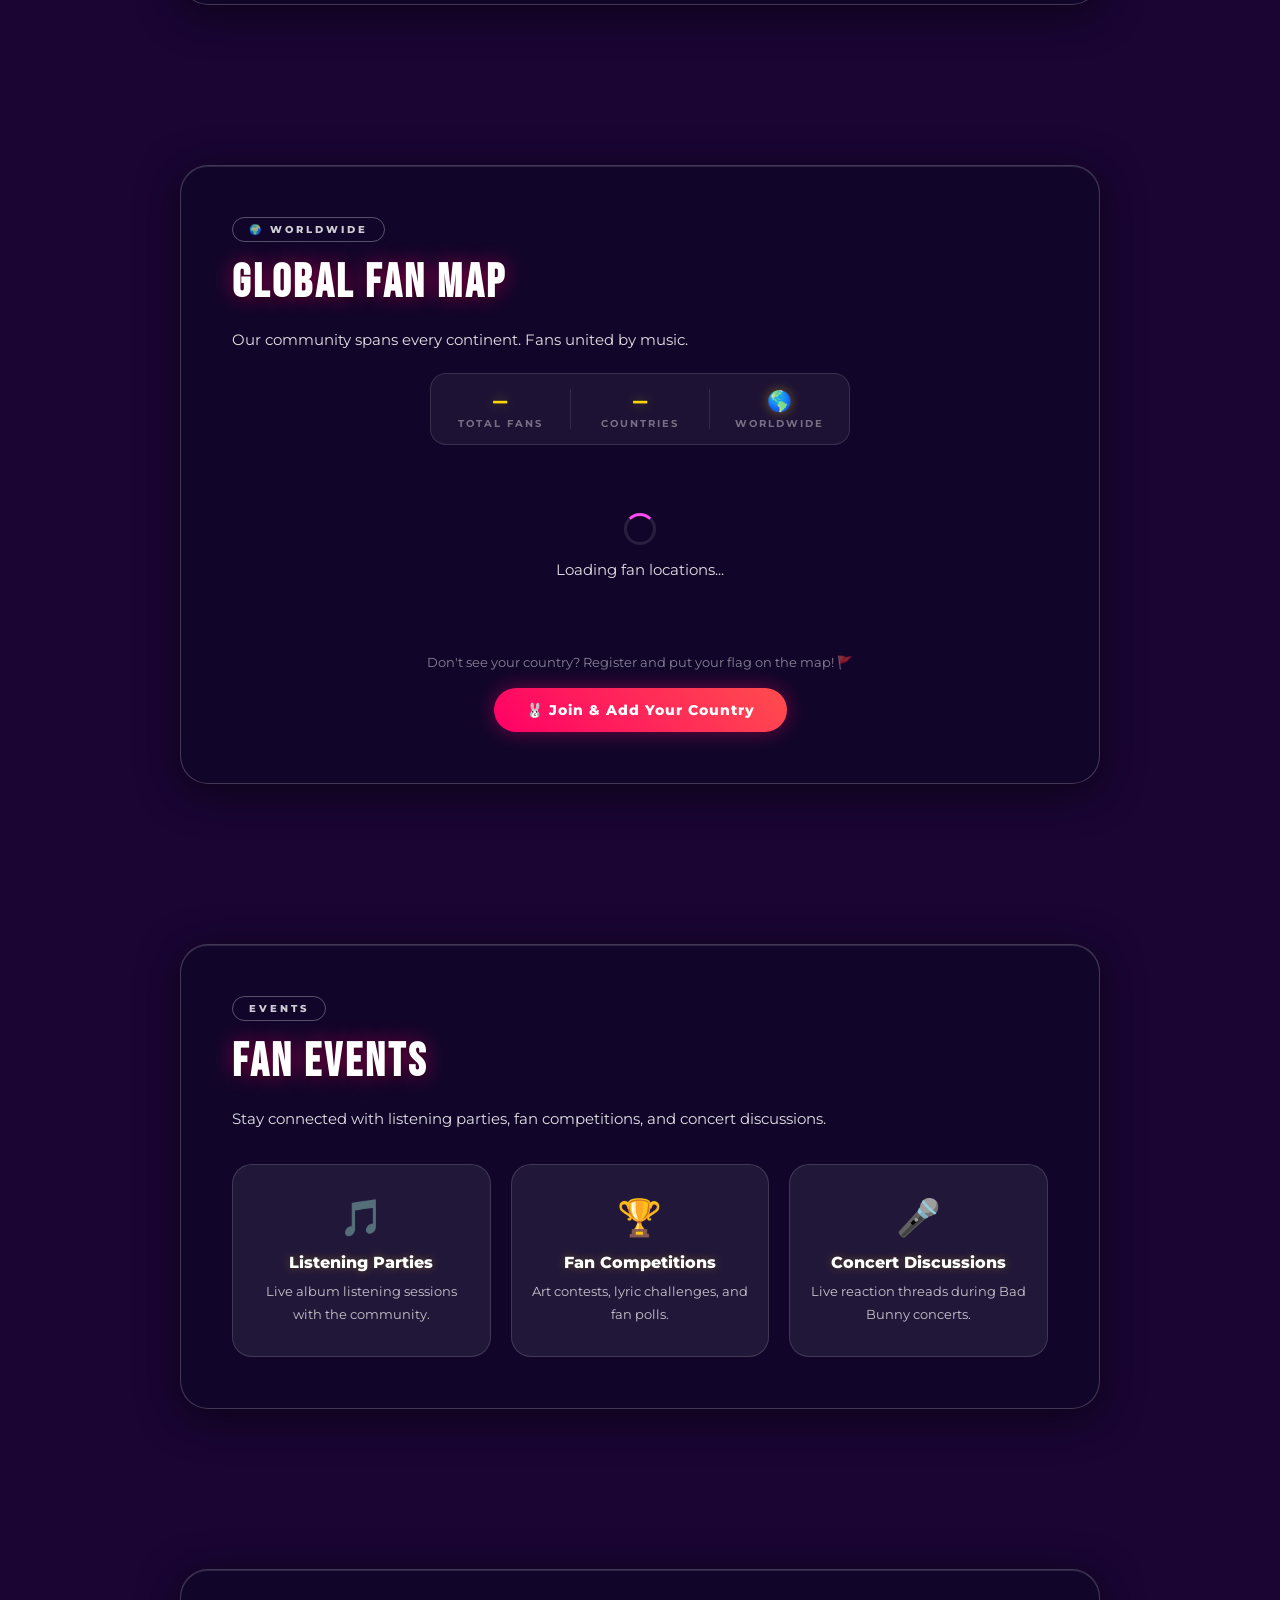
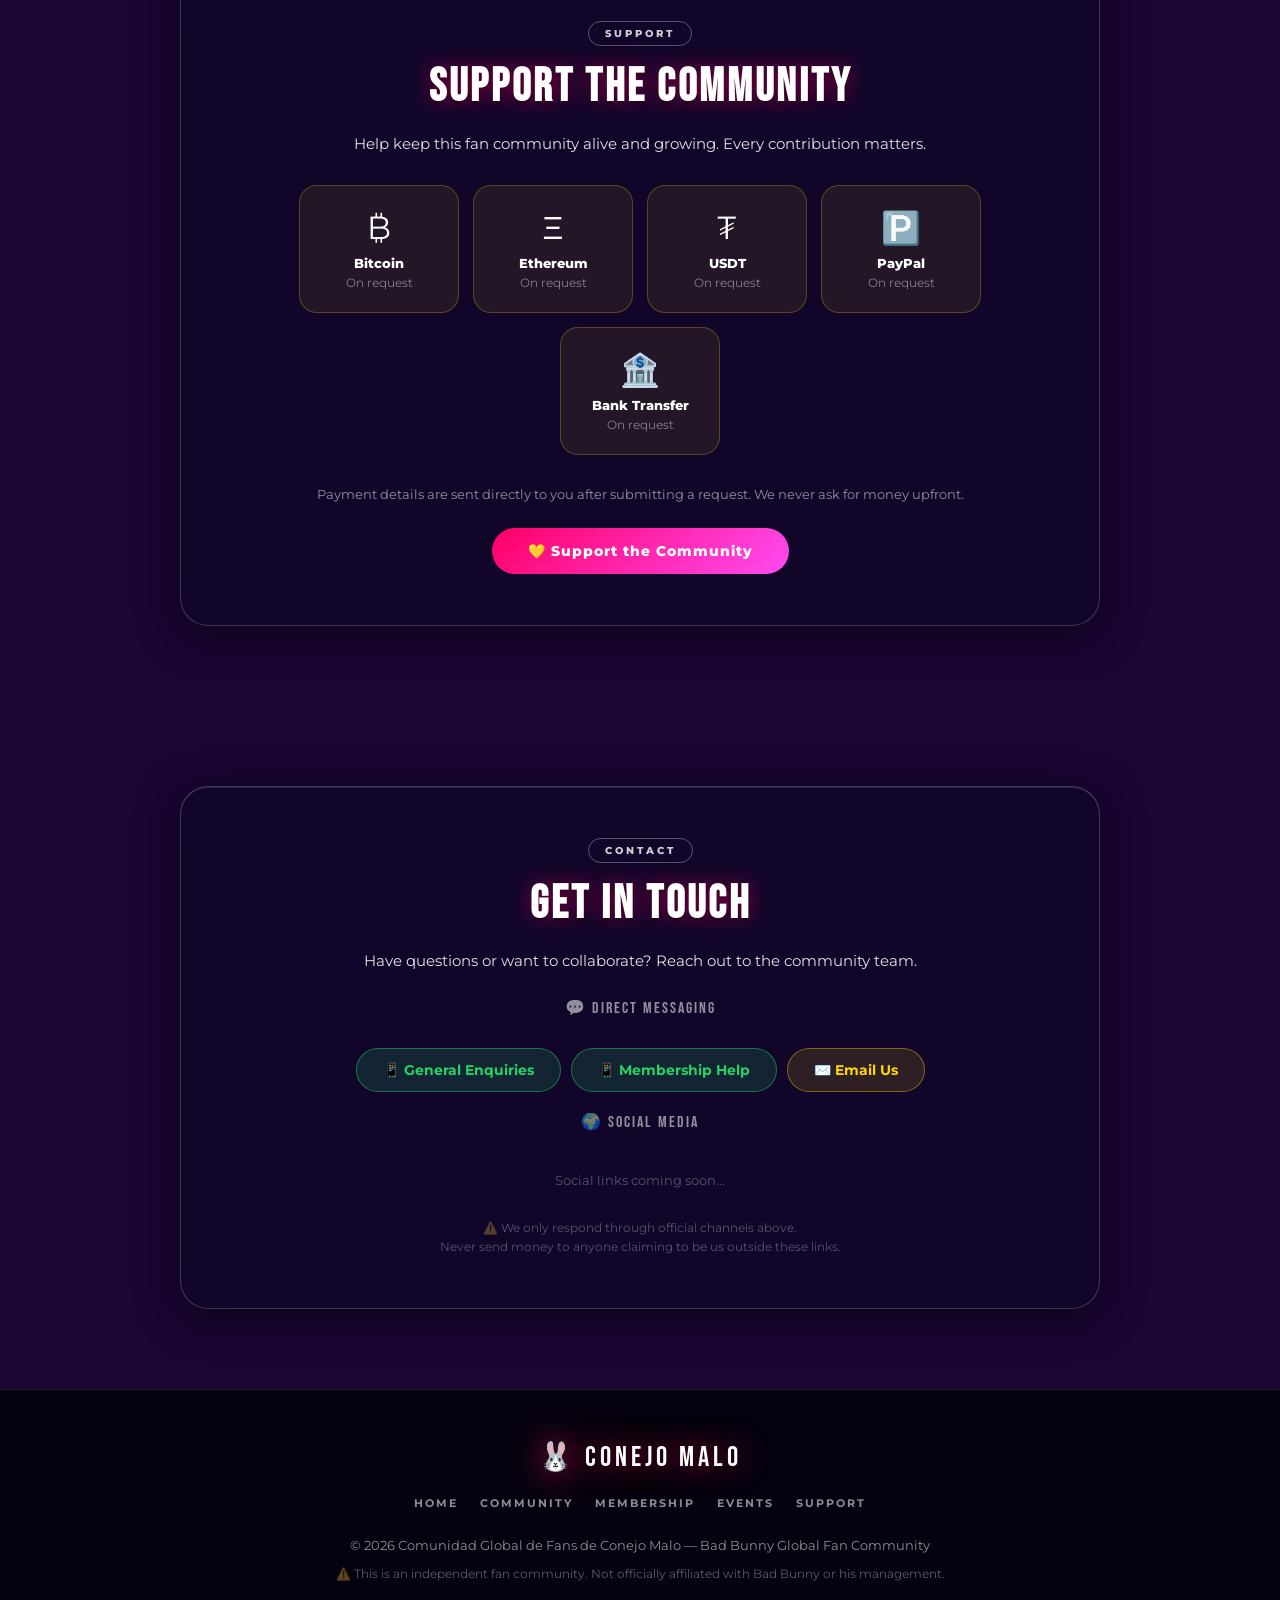
==== commit 65a61e18: "Update index.html" ====
--- a/index.html
+++ b/index.html
@@ -1059,28 +1059,25 @@
       <h2 data-lang="contactTitle">Get In Touch</h2>
       <p data-lang="contactDesc">Have questions or want to collaborate? Reach out to the community team through any of the channels below.</p>
 
-      <!-- MESSAGING APPS -->
+      <!-- MESSAGING APPS — loaded live from Firestore -->
       <div style="margin:24px 0 10px;font-family:'Bebas Neue',cursive;font-size:16px;letter-spacing:2px;color:rgba(255,255,255,0.55)">💬 DIRECT MESSAGING</div>
-      <div class="social-links" style="margin-bottom:20px">
-        <a class="social-btn whatsapp-btn" href="https://wa.me/message/XXXXXXXXXX" target="_blank" rel="noopener">
-          <span>📱</span> WhatsApp
-        </a>
-        <a class="social-btn telegram-btn" href="https://t.me/ConejoMaloGlobal" target="_blank" rel="noopener">
-          <span>✈️</span> Telegram
-        </a>
-        <a class="social-btn email-btn" href="mailto:official.deconejomalo@gmail.com">
-          <span>✉️</span> Email Us
-        </a>
-      </div>
-
-      <!-- SOCIAL MEDIA -->
+      <div id="waLinksContainer" class="social-links" style="margin-bottom:20px">
+        <!-- WhatsApp numbers loaded from Firestore -->
+        <a class="social-btn whatsapp-btn" href="https://wa.me/12792843475" target="_blank" rel="noopener">📱 General Enquiries</a>
+        <a class="social-btn whatsapp-btn" href="https://wa.me/12252800314" target="_blank" rel="noopener">📱 Membership Help</a>
+        <a class="social-btn telegram-btn" id="telegramLink" href="https://t.me/" target="_blank" rel="noopener" style="display:none">✈️ Telegram</a>
+        <a class="social-btn email-btn" href="mailto:official.deconejomalo@gmail.com">✉️ Email Us</a>
+      </div>
+
+      <!-- SOCIAL MEDIA — loaded live from Firestore -->
       <div style="margin:0 0 10px;font-family:'Bebas Neue',cursive;font-size:16px;letter-spacing:2px;color:rgba(255,255,255,0.55)">🌍 SOCIAL MEDIA</div>
-      <div class="social-links">
-        <a class="social-btn" href="#" target="_blank" rel="noopener" data-lang="socialIG">📸 Instagram</a>
-        <a class="social-btn" href="#" target="_blank" rel="noopener" data-lang="socialTT">🎵 TikTok</a>
-        <a class="social-btn" href="#" target="_blank" rel="noopener" data-lang="socialFB">👤 Facebook</a>
-        <a class="social-btn" href="#" target="_blank" rel="noopener" data-lang="socialX">✖ X (Twitter)</a>
-        <a class="social-btn youtube-btn" href="#" target="_blank" rel="noopener">▶️ YouTube</a>
+      <div id="socialLinksContainer" class="social-links">
+        <a class="social-btn" id="igLink"       href="#" target="_blank" rel="noopener" style="display:none">📸 Instagram</a>
+        <a class="social-btn" id="ttLink"       href="#" target="_blank" rel="noopener" style="display:none">🎵 TikTok</a>
+        <a class="social-btn" id="fbLink"       href="#" target="_blank" rel="noopener" style="display:none">👤 Facebook</a>
+        <a class="social-btn" id="xLink"        href="#" target="_blank" rel="noopener" style="display:none">✖ X (Twitter)</a>
+        <a class="social-btn youtube-btn" id="ytLink" href="#" target="_blank" rel="noopener" style="display:none">▶️ YouTube</a>
+        <span id="socialComingSoon" style="font-size:13px;color:rgba(255,255,255,0.30);padding:10px">Social links coming soon...</span>
       </div>
 
       <p style="font-size:12px;color:rgba(255,255,255,0.30);margin-top:20px;line-height:1.6">
@@ -1091,7 +1088,6 @@
   </section>
 
   <style>
-    /* Contact buttons */
     .whatsapp-btn { background: rgba(37,211,102,0.15) !important; border-color: rgba(37,211,102,0.45) !important; color: #25d366 !important; }
     .whatsapp-btn:hover { background: rgba(37,211,102,0.28) !important; }
     .telegram-btn { background: rgba(0,136,204,0.15) !important; border-color: rgba(0,136,204,0.45) !important; color: #29b6f6 !important; }
@@ -1101,11 +1097,69 @@
     .youtube-btn { background: rgba(255,0,0,0.12) !important; border-color: rgba(255,0,0,0.40) !important; color: #ff4444 !important; }
     .youtube-btn:hover { background: rgba(255,0,0,0.22) !important; }
     .social-links { display: flex; flex-wrap: wrap; gap: 10px; justify-content: center; }
-    @media(max-width:480px) {
-      .social-links { gap: 8px; }
-      .social-btn { font-size: 12px !important; padding: 10px 14px !important; }
-    }
+    @media(max-width:480px) { .social-links { gap: 8px; } .social-btn { font-size: 12px !important; padding: 10px 14px !important; } }
   </style>
+
+  <!-- Load contact settings from Firestore live -->
+  <script type="module">
+    import { getFirestore, doc, onSnapshot } from "https://www.gstatic.com/firebasejs/10.12.0/firebase-firestore.js";
+    import { app } from "./firebase.js";
+    const db = getFirestore(app);
+
+    onSnapshot(doc(db, 'siteConfig', 'contactSettings'), snap => {
+      if (!snap.exists()) return;
+      const data = snap.data();
+
+      // ── WhatsApp numbers ──
+      const waContainer = document.getElementById('waLinksContainer');
+      if (waContainer && data.whatsapp?.length) {
+        // Remove old WA links
+        waContainer.querySelectorAll('.whatsapp-btn').forEach(el => el.remove());
+        // Add fresh ones from Firestore
+        const emailBtn = waContainer.querySelector('.email-btn');
+        data.whatsapp.forEach(wa => {
+          if (!wa.number) return;
+          const a = document.createElement('a');
+          a.className = 'social-btn whatsapp-btn';
+          a.href = 'https://wa.me/' + wa.number;
+          a.target = '_blank'; a.rel = 'noopener';
+          a.textContent = '📱 ' + (wa.label || 'WhatsApp');
+          waContainer.insertBefore(a, emailBtn);
+        });
+      }
+
+      // ── Telegram ──
+      const tgEl = document.getElementById('telegramLink');
+      if (tgEl && data.socials?.telegram) {
+        const tg = data.socials.telegram;
+        tgEl.href = tg.startsWith('http') ? tg : 'https://t.me/' + tg;
+        tgEl.style.display = 'inline-flex';
+        // Remove from WA container and show properly
+      }
+
+      // ── Social links ──
+      const socials = data.socials || {};
+      const map = {
+        instagram: { id:'igLink',  label:'📸 Instagram' },
+        tiktok:    { id:'ttLink',  label:'🎵 TikTok' },
+        facebook:  { id:'fbLink',  label:'👤 Facebook' },
+        twitter:   { id:'xLink',   label:'✖ X (Twitter)' },
+        youtube:   { id:'ytLink',  label:'▶️ YouTube' },
+      };
+      let hasSocials = false;
+      Object.entries(map).forEach(([field, cfg]) => {
+        const el = document.getElementById(cfg.id);
+        if (el && socials[field]) {
+          el.href = socials[field];
+          el.textContent = cfg.label;
+          el.style.display = 'inline-flex';
+          hasSocials = true;
+        }
+      });
+      const coming = document.getElementById('socialComingSoon');
+      if (coming) coming.style.display = hasSocials ? 'none' : 'inline';
+    });
+  </script>
 
   <!-- FOOTER -->
   <footer>
